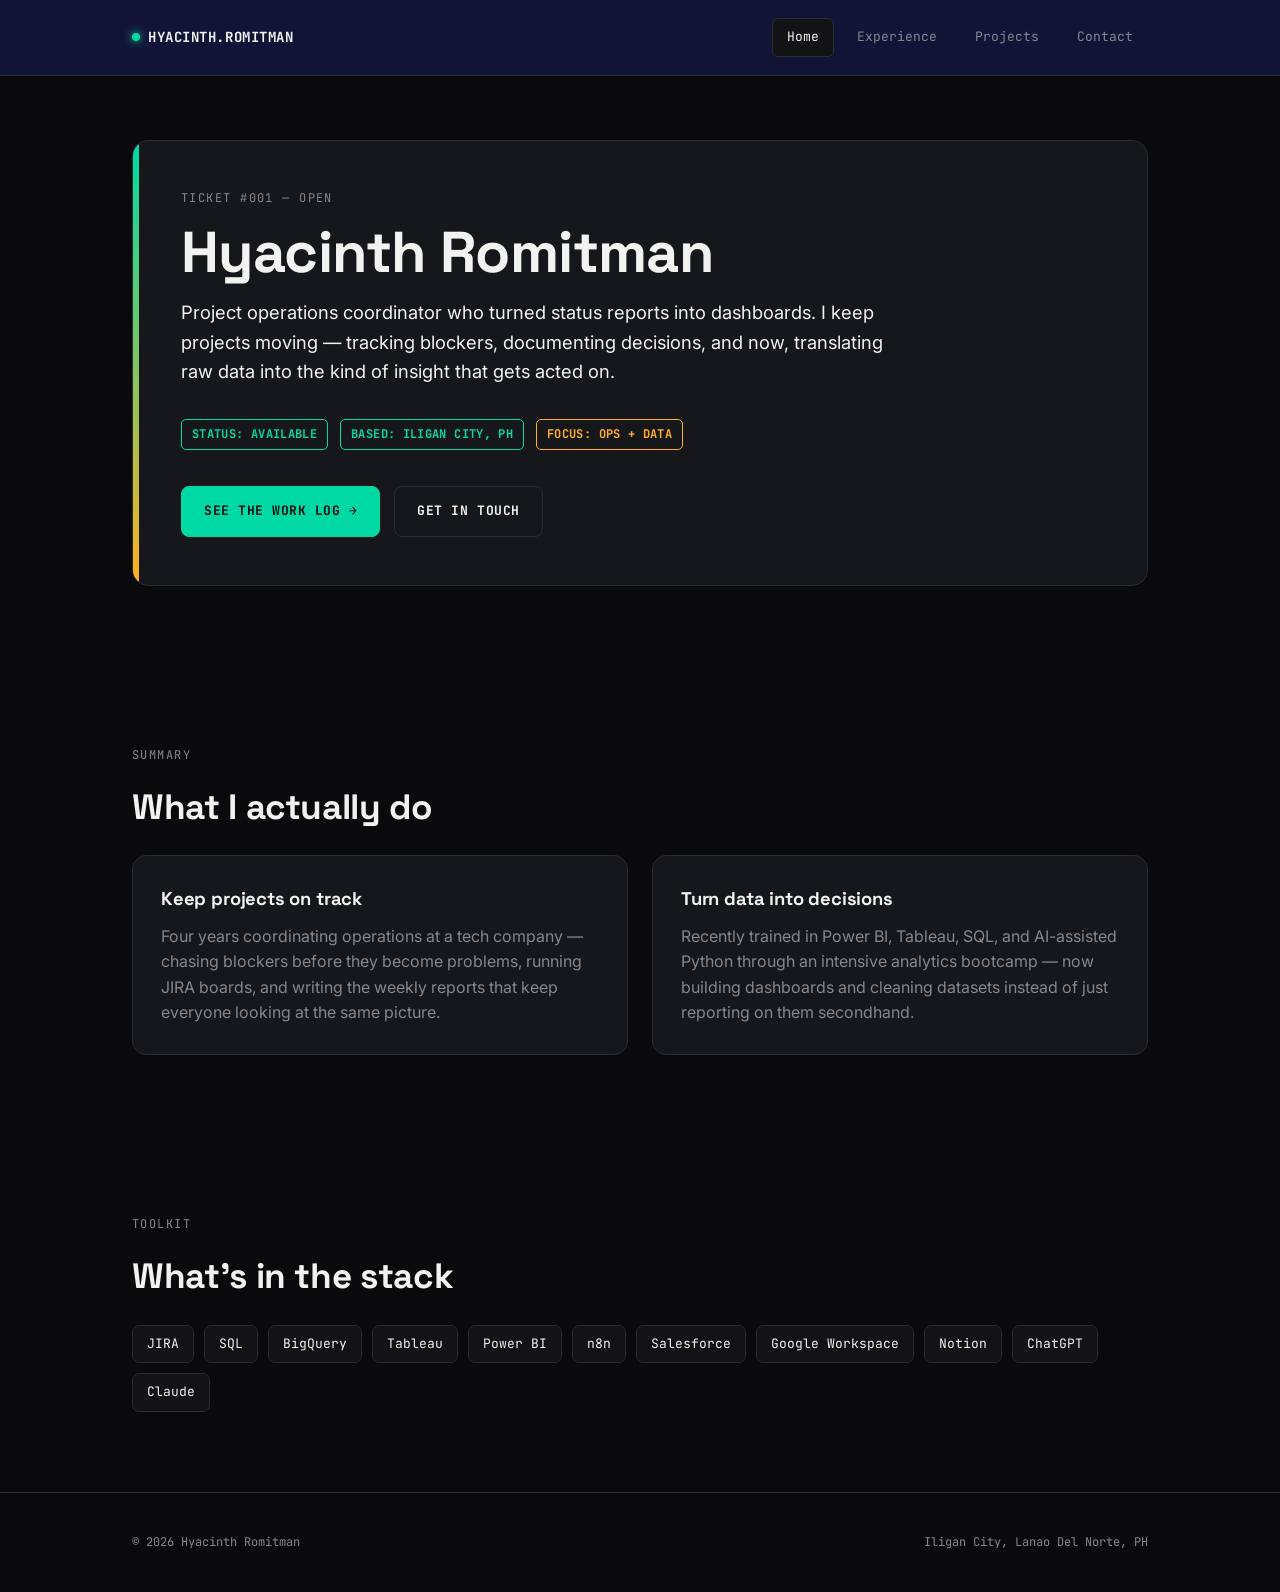
==== index.html @ 68352f59 "Add files via upload" ====
<!DOCTYPE html>
<html lang="en">
<head>
<meta charset="UTF-8">
<meta name="viewport" content="width=device-width, initial-scale=1.0">
<title>Hyacinth Romitman — Project Ops &amp; Data</title>
<link rel="stylesheet" href="style.css">
</head>
<body>

<nav class="statusbar">
  <div class="statusbar-inner">
    <div class="brand"><span class="dot"></span>HYACINTH.ROMITMAN</div>
    <div class="navlinks">
      <a href="index.html" class="active">Home</a>
      <a href="experience.html">Experience</a>
      <a href="projects.html">Projects</a>
      <a href="contact.html">Contact</a>
    </div>
  </div>
</nav>

<main class="wrap">

  <section style="padding-top:64px;">
    <div class="ticket">
      <span class="eyebrow">TICKET #001 — OPEN</span>
      <h1>Hyacinth Romitman</h1>
      <p class="lead" style="margin-top:16px;">
        Project operations coordinator who turned status reports into dashboards.
        I keep projects moving — tracking blockers, documenting decisions, and
        now, translating raw data into the kind of insight that gets acted on.
      </p>

      <div style="display:flex; gap:12px; margin-top:32px; flex-wrap:wrap;">
        <span class="chip teal">Status: Available</span>
        <span class="chip teal">Based: Iligan City, PH</span>
        <span class="chip yellow">Focus: Ops + Data</span>
      </div>

      <div style="margin-top:36px; display:flex; gap:14px; flex-wrap:wrap;">
        <a href="experience.html" class="btn">See the work log →</a>
        <a href="contact.html" class="btn ghost">Get in touch</a>
      </div>
    </div>
  </section>

  <section>
    <span class="eyebrow">SUMMARY</span>
    <h2>What I actually do</h2>
    <div class="grid grid-2">
      <div class="card">
        <h3>Keep projects on track</h3>
        <p style="margin-top:10px;">Four years coordinating operations at a tech company —
        chasing blockers before they become problems, running JIRA boards, and
        writing the weekly reports that keep everyone looking at the same picture.</p>
      </div>
      <div class="card">
        <h3>Turn data into decisions</h3>
        <p style="margin-top:10px;">Recently trained in Power BI, Tableau, SQL, and
        AI-assisted Python through an intensive analytics bootcamp — now building
        dashboards and cleaning datasets instead of just reporting on them secondhand.</p>
      </div>
    </div>
  </section>

  <section>
    <span class="eyebrow">TOOLKIT</span>
    <h2>What's in the stack</h2>
    <div class="skills">
      <span class="skill">JIRA</span>
      <span class="skill">SQL</span>
      <span class="skill">BigQuery</span>
      <span class="skill">Tableau</span>
      <span class="skill">Power BI</span>
      <span class="skill">n8n</span>
      <span class="skill">Salesforce</span>
      <span class="skill">Google Workspace</span>
      <span class="skill">Notion</span>
      <span class="skill">ChatGPT</span>
      <span class="skill">Claude</span>
    </div>
  </section>

</main>

<footer>
  <div class="wrap">
    <span>© 2026 Hyacinth Romitman</span>
    <span>Iligan City, Lanao Del Norte, PH</span>
  </div>
</footer>

</body>
</html>
---- style.css ----
/* ===================================================================
   HYACINTH ROMITMAN — PORTFOLIO
   Design concept: her world is ticket boards, sprints, and status
   reports — so the site borrows that language. Every section is
   framed like a ticket ("card"), status chips replace generic tags,
   and the palette is bold enough to read as a dashboard, not a resume.
=================================================================== */

@import url('https://fonts.googleapis.com/css2?family=Space+Grotesk:wght@500;600;700&family=Inter:wght@400;500;600&family=JetBrains+Mono:wght@500;700&display=swap');

:root{
  --bg:        #0A0A0D;
  --bg-alt:    #131316;
  --card:      #16171B;
  --ink:       #F2F2F0;
  --muted:     #85878E;
  --coral:     #5B5E68;
  --yellow:    #FFB020;
  --teal:      #00D9A3;
  --line:      #2A2C33;

  --display: 'Space Grotesk', sans-serif;
  --body:    'Inter', sans-serif;
  --mono:    'JetBrains Mono', monospace;
}

*{ box-sizing:border-box; margin:0; padding:0; }

html{ scroll-behavior:smooth; }

body{
  background:var(--bg);
  color:var(--ink);
  font-family:var(--body);
  line-height:1.6;
  -webkit-font-smoothing:antialiased;
}

/* subtle grid texture, like graph paper under a dashboard */
body::before{
  content:'';
  position:fixed; inset:0;
  background-image:
    linear-gradient(var(--line) 1px, transparent 1px),
    linear-gradient(90deg, var(--line) 1px, transparent 1px);
  background-size:48px 48px;
  opacity:0.06;
  pointer-events:none;
  z-index:0;
}

a{ color:inherit; text-decoration:none; }

img{ max-width:100%; display:block; }

.wrap{
  max-width:1080px;
  margin:0 auto;
  padding:0 32px;
  position:relative;
  z-index:1;
}

/* ---------- STATUS BAR / NAV ---------- */
.statusbar{
  position:sticky; top:0; z-index:50;
  background:rgba(20,22,59,0.92);
  backdrop-filter:blur(8px);
  border-bottom:1px solid var(--line);
}
.statusbar-inner{
  max-width:1080px; margin:0 auto; padding:18px 32px;
  display:flex; align-items:center; justify-content:space-between;
  gap:24px; flex-wrap:wrap;
}
.brand{
  font-family:var(--mono); font-weight:700; font-size:14px;
  letter-spacing:0.04em; color:var(--ink);
  display:flex; align-items:center; gap:8px;
}
.brand .dot{
  width:8px; height:8px; border-radius:50%;
  background:var(--teal);
  box-shadow:0 0 8px var(--teal);
  animation:pulse 2s ease-in-out infinite;
}
@keyframes pulse{ 0%,100%{opacity:1;} 50%{opacity:0.4;} }

.navlinks{ display:flex; gap:8px; font-family:var(--mono); font-size:13px; }
.navlinks a{
  padding:8px 14px; border-radius:6px;
  color:var(--muted);
  border:1px solid transparent;
  transition:all .15s ease;
}
.navlinks a:hover, .navlinks a.active{
  color:var(--ink); border-color:var(--line); background:var(--bg-alt);
}

/* ---------- TICKET CHIP (status labels) ---------- */
.chip{
  display:inline-flex; align-items:center; gap:6px;
  font-family:var(--mono); font-size:12px; font-weight:700;
  letter-spacing:0.03em; text-transform:uppercase;
  padding:5px 10px; border-radius:5px;
  border:1px solid currentColor;
}
.chip.coral{ color:var(--coral); }
.chip.yellow{ color:var(--yellow); }
.chip.teal{ color:var(--teal); }

/* ---------- HERO TICKET STUB ---------- */
.ticket{
  position:relative;
  background:var(--card);
  border:1px solid var(--line);
  border-radius:16px;
  padding:48px;
  overflow:hidden;
}
.ticket::before{
  content:'';
  position:absolute; left:0; top:0; bottom:0; width:6px;
  background:linear-gradient(180deg, var(--teal), var(--yellow));
}

/* perforated divider, echoes a ticket stub tear-line */
.perf{
  border:none;
  border-top:2px dashed var(--line);
  margin:40px 0;
}

/* ---------- HEADINGS ---------- */
h1,h2,h3{ font-family:var(--display); font-weight:700; letter-spacing:-0.01em; }
h1{ font-size:clamp(2.4rem, 5vw, 3.6rem); line-height:1.05; }
h2{ font-size:clamp(1.6rem, 3vw, 2.2rem); margin-bottom:20px; }
h3{ font-size:1.15rem; }

.eyebrow{
  font-family:var(--mono); font-size:12px; color:var(--muted);
  text-transform:uppercase; letter-spacing:0.12em; margin-bottom:14px;
  display:block;
}

p{ color:var(--muted); }
.lead{ font-size:1.15rem; color:var(--ink); max-width:60ch; }

section{ padding:80px 0; position:relative; z-index:1; }

/* ---------- BUTTONS ---------- */
.btn{
  display:inline-flex; align-items:center; gap:8px;
  font-family:var(--mono); font-weight:700; font-size:13px;
  text-transform:uppercase; letter-spacing:0.04em;
  padding:14px 22px; border-radius:8px;
  border:1px solid var(--teal); color:var(--bg);
  background:var(--teal);
  transition:transform .15s ease, box-shadow .15s ease;
}
.btn:hover{ transform:translateY(-2px); box-shadow:0 8px 20px rgba(0,217,163,0.25); }
.btn.ghost{
  background:transparent; color:var(--ink); border-color:var(--line);
}
.btn.ghost:hover{ border-color:var(--teal); color:var(--teal); box-shadow:none; }

/* ---------- CARDS GRID ---------- */
.grid{ display:grid; gap:24px; }
.grid-2{ grid-template-columns:repeat(2, 1fr); }
.grid-3{ grid-template-columns:repeat(3, 1fr); }

.card{
  background:var(--card);
  border:1px solid var(--line);
  border-radius:14px;
  padding:28px;
  transition:border-color .15s ease, transform .15s ease;
}
.card:hover{ border-color:var(--teal); transform:translateY(-3px); }

/* ---------- EXPERIENCE TIMELINE ---------- */
.job{
  border-left:2px solid var(--line);
  padding:4px 0 4px 28px;
  position:relative;
  margin-bottom:44px;
}
.job:last-child{ margin-bottom:0; }
.job::before{
  content:'';
  position:absolute; left:-7px; top:6px;
  width:12px; height:12px; border-radius:50%;
  background:var(--bg); border:2px solid var(--coral);
}
.job.current::before{ border-color:var(--teal); box-shadow:0 0 0 4px rgba(0,217,163,0.15); }
.job-meta{
  font-family:var(--mono); font-size:12px; color:var(--muted);
  margin-bottom:6px; display:flex; gap:10px; flex-wrap:wrap; align-items:center;
}
.job h3{ margin-bottom:4px; }
.job .role{ color:var(--muted); font-size:14px; margin-bottom:12px; }
.job ul{ list-style:none; }
.job li{
  color:var(--muted); font-size:14.5px; padding-left:20px; position:relative; margin-bottom:8px;
}
.job li::before{
  content:'→'; position:absolute; left:0; color:var(--yellow);
}

/* ---------- SKILL CHIPS ---------- */
.skillset{ margin-bottom:28px; }
.skillset .label{
  font-family:var(--mono); font-size:12px; color:var(--muted);
  text-transform:uppercase; letter-spacing:0.08em; margin-bottom:12px; display:block;
}
.skills{ display:flex; flex-wrap:wrap; gap:10px; }
.skill{
  font-family:var(--mono); font-size:13px;
  padding:8px 14px; border-radius:7px;
  background:var(--bg-alt); border:1px solid var(--line);
  color:var(--ink);
}

/* ---------- PROJECT CARD ---------- */
.project{
  background:var(--card); border:1px solid var(--line); border-radius:16px;
  padding:32px; margin-bottom:24px;
}
.project-head{
  display:flex; justify-content:space-between; align-items:flex-start;
  gap:16px; margin-bottom:16px; flex-wrap:wrap;
}
.project h3{ font-size:1.4rem; margin-bottom:6px; }
.project .stack{
  display:flex; flex-wrap:wrap; gap:8px; margin-top:18px;
}
.project .stack span{
  font-family:var(--mono); font-size:11.5px; color:var(--teal);
  border:1px solid var(--teal); padding:4px 9px; border-radius:5px;
}
.project .live-badge{
  font-family:var(--mono); font-size:11.5px; color:var(--yellow);
  border:1px solid var(--yellow); padding:4px 9px; border-radius:5px;
  display:inline-flex; align-items:center; gap:6px;
}
.project .live-badge .dot{
  width:6px; height:6px; border-radius:50%; background:var(--yellow);
  animation:pulse 2s ease-in-out infinite;
}

/* ---------- FOOTER ---------- */
footer{
  border-top:1px solid var(--line);
  padding:40px 0;
  font-family:var(--mono); font-size:12px; color:var(--muted);
}
footer .wrap{
  display:flex; justify-content:space-between; align-items:center; flex-wrap:wrap; gap:12px;
}

/* ---------- SCREENSHOT GALLERY (Off Duty) ---------- */
.shot-note{
  font-family:var(--mono); font-size:11px; color:var(--muted);
  margin:22px 0 14px; display:flex; align-items:center; gap:8px;
}
.shot-note .flag{ color:var(--yellow); }
.shot-grid{
  display:grid; grid-template-columns:1.3fr 1fr; gap:14px;
}
.shot-grid .wide{ grid-column:1 / -1; }
.shot{
  display:block; border-radius:10px; overflow:hidden;
  border:1px solid var(--line); background:var(--bg);
}
.shot img{ width:100%; display:block; }
.shot-cap{
  font-family:var(--mono); font-size:11px; color:var(--muted);
  padding:8px 12px; border-top:1px solid var(--line);
}

@media (max-width:700px){
  .shot-grid{ grid-template-columns:1fr; }
}

@media (max-width:760px){
  .grid-2, .grid-3{ grid-template-columns:1fr; }
  .ticket{ padding:28px; }
  .statusbar-inner{ padding:14px 20px; }
  .wrap{ padding:0 20px; }
  section{ padding:56px 0; }
}

/* respect reduced motion */
@media (prefers-reduced-motion: reduce){
  *{ animation:none !important; transition:none !important; }
  html{ scroll-behavior:auto; }
}
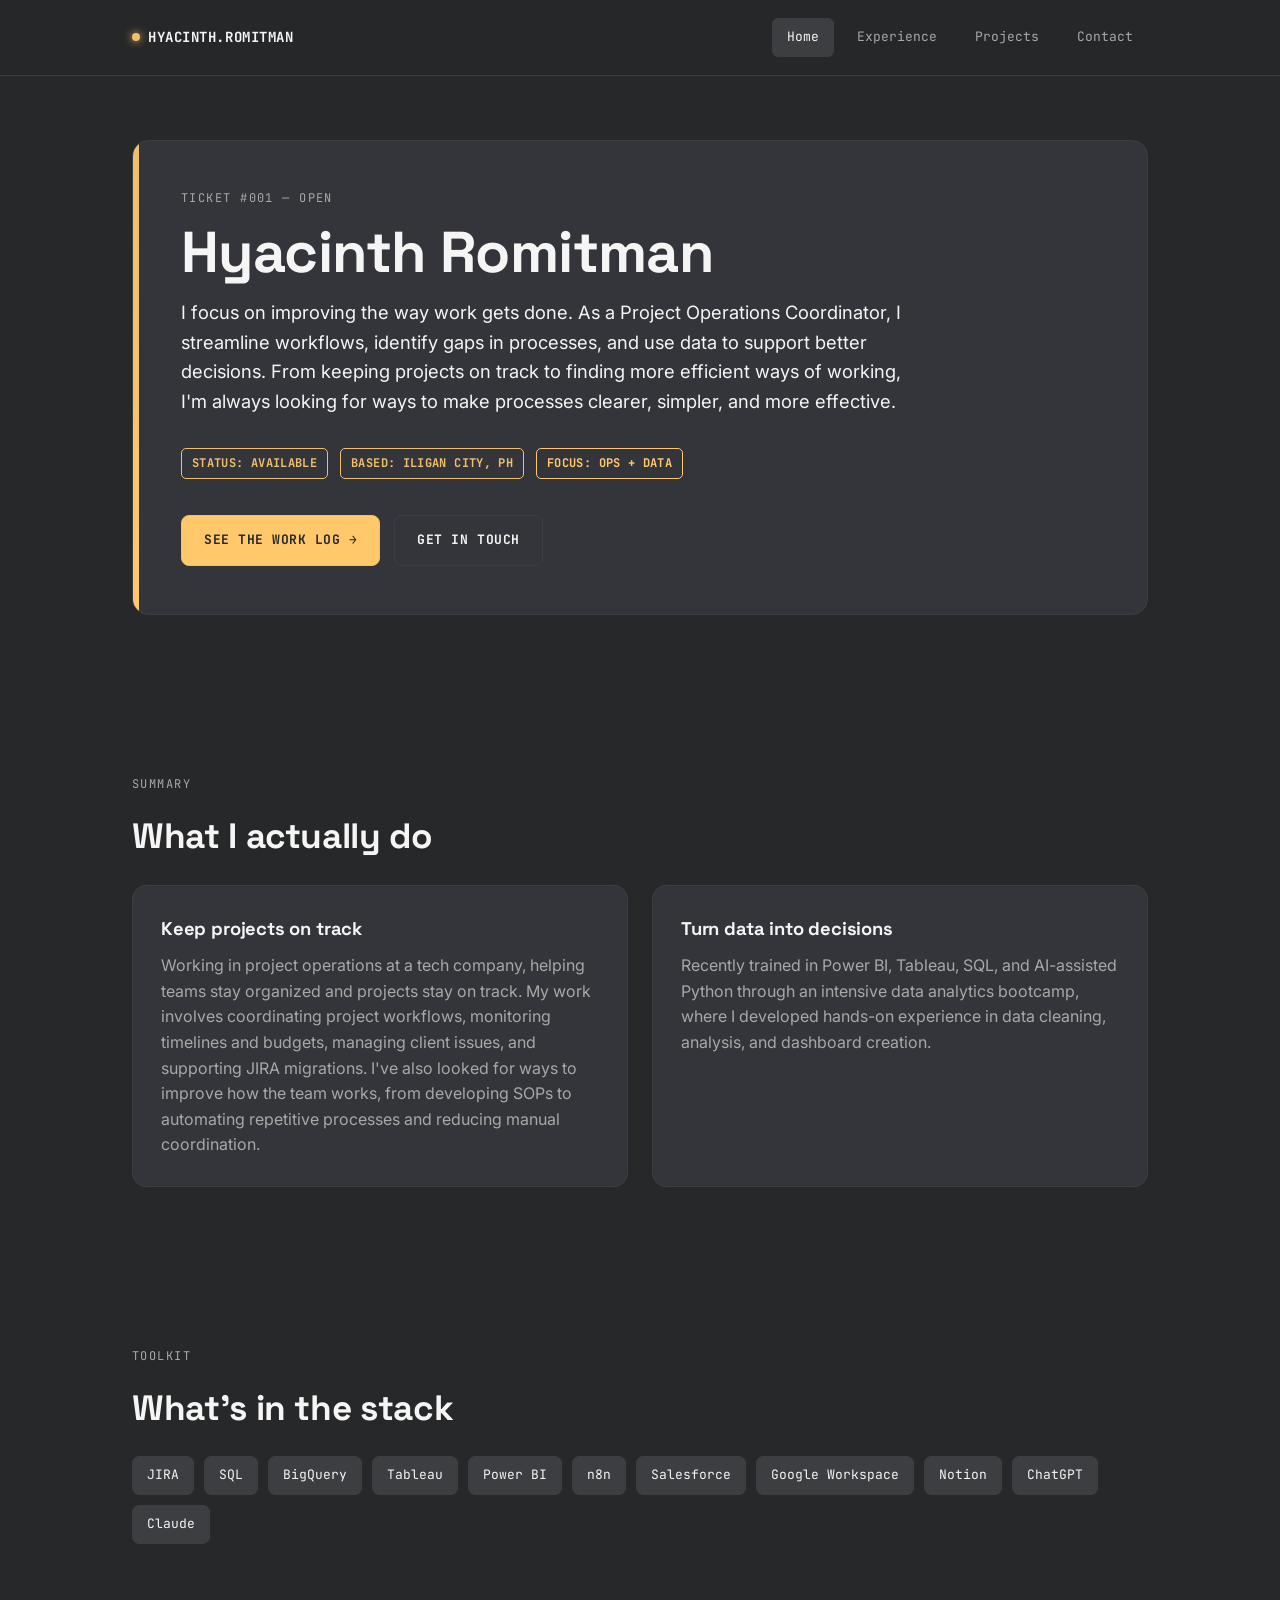
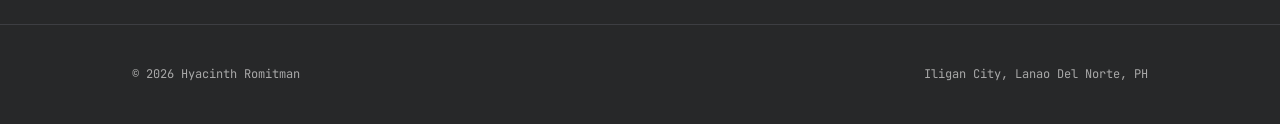
==== commit 0c237060: "Add files via upload" ====
--- a/index.html
+++ b/index.html
@@ -3,7 +3,13 @@
 <head>
 <meta charset="UTF-8">
 <meta name="viewport" content="width=device-width, initial-scale=1.0">
-<title>Hyacinth Romitman — Project Ops &amp; Data</title>
+<title>Hyacinth Romitman — Portfolio</title>
+<meta property="og:title" content="Hyacinth Romitman — Portfolio">
+<meta property="og:description" content="Project operations coordinator moving into data analytics. Experience, tools, and personal projects.">
+<meta property="og:type" content="website">
+<meta name="twitter:card" content="summary">
+<meta name="twitter:title" content="Hyacinth Romitman — Portfolio">
+<meta name="twitter:description" content="Project operations coordinator moving into data analytics. Experience, tools, and personal projects.">
 <link rel="stylesheet" href="style.css">
 </head>
 <body>
@@ -27,9 +33,11 @@
       <span class="eyebrow">TICKET #001 — OPEN</span>
       <h1>Hyacinth Romitman</h1>
       <p class="lead" style="margin-top:16px;">
-        Project operations coordinator who turned status reports into dashboards.
-        I keep projects moving — tracking blockers, documenting decisions, and
-        now, translating raw data into the kind of insight that gets acted on.
+        I focus on improving the way work gets done. As a Project Operations
+        Coordinator, I streamline workflows, identify gaps in processes, and
+        use data to support better decisions. From keeping projects on track
+        to finding more efficient ways of working, I'm always looking for
+        ways to make processes clearer, simpler, and more effective.
       </p>
 
       <div style="display:flex; gap:12px; margin-top:32px; flex-wrap:wrap;">
@@ -51,15 +59,20 @@
     <div class="grid grid-2">
       <div class="card">
         <h3>Keep projects on track</h3>
-        <p style="margin-top:10px;">Four years coordinating operations at a tech company —
-        chasing blockers before they become problems, running JIRA boards, and
-        writing the weekly reports that keep everyone looking at the same picture.</p>
+        <p style="margin-top:10px;">Working in project operations at a tech
+        company, helping teams stay organized and projects stay on track.
+        My work involves coordinating project workflows, monitoring timelines
+        and budgets, managing client issues, and supporting JIRA migrations.
+        I've also looked for ways to improve how the team works, from
+        developing SOPs to automating repetitive processes and reducing
+        manual coordination.</p>
       </div>
       <div class="card">
         <h3>Turn data into decisions</h3>
-        <p style="margin-top:10px;">Recently trained in Power BI, Tableau, SQL, and
-        AI-assisted Python through an intensive analytics bootcamp — now building
-        dashboards and cleaning datasets instead of just reporting on them secondhand.</p>
+        <p style="margin-top:10px;">Recently trained in Power BI, Tableau, SQL,
+        and AI-assisted Python through an intensive data analytics bootcamp,
+        where I developed hands-on experience in data cleaning, analysis, and
+        dashboard creation.</p>
       </div>
     </div>
   </section>
--- a/style.css
+++ b/style.css
@@ -9,15 +9,15 @@
 @import url('https://fonts.googleapis.com/css2?family=Space+Grotesk:wght@500;600;700&family=Inter:wght@400;500;600&family=JetBrains+Mono:wght@500;700&display=swap');
 
 :root{
-  --bg:        #0A0A0D;
-  --bg-alt:    #131316;
-  --card:      #16171B;
-  --ink:       #F2F2F0;
-  --muted:     #85878E;
-  --coral:     #5B5E68;
-  --yellow:    #FFB020;
-  --teal:      #00D9A3;
-  --line:      #2A2C33;
+  --bg:        #272829;
+  --bg-alt:    #3D3E42;
+  --card:      #34353A;
+  --ink:       #F5F5F5;
+  --muted:     #A8A8A8;
+  --coral:     #3D3E42;
+  --yellow:    #FFC86B;
+  --teal:      #F0BF6C;
+  --line:      #3D3E42;
 
   --display: 'Space Grotesk', sans-serif;
   --body:    'Inter', sans-serif;
@@ -64,7 +64,7 @@
 /* ---------- STATUS BAR / NAV ---------- */
 .statusbar{
   position:sticky; top:0; z-index:50;
-  background:rgba(20,22,59,0.92);
+  background:rgba(39,40,41,0.92);
   backdrop-filter:blur(8px);
   border-bottom:1px solid var(--line);
 }
@@ -155,10 +155,10 @@
   text-transform:uppercase; letter-spacing:0.04em;
   padding:14px 22px; border-radius:8px;
   border:1px solid var(--teal); color:var(--bg);
-  background:var(--teal);
+  background:var(--yellow);
   transition:transform .15s ease, box-shadow .15s ease;
 }
-.btn:hover{ transform:translateY(-2px); box-shadow:0 8px 20px rgba(0,217,163,0.25); }
+.btn:hover{ transform:translateY(-2px); box-shadow:0 8px 20px rgba(255,200,107,0.3); }
 .btn.ghost{
   background:transparent; color:var(--ink); border-color:var(--line);
 }
@@ -192,7 +192,7 @@
   width:12px; height:12px; border-radius:50%;
   background:var(--bg); border:2px solid var(--coral);
 }
-.job.current::before{ border-color:var(--teal); box-shadow:0 0 0 4px rgba(0,217,163,0.15); }
+.job.current::before{ border-color:var(--teal); box-shadow:0 0 0 4px rgba(240,191,108,0.18); }
 .job-meta{
   font-family:var(--mono); font-size:12px; color:var(--muted);
   margin-bottom:6px; display:flex; gap:10px; flex-wrap:wrap; align-items:center;
@@ -221,31 +221,87 @@
   color:var(--ink);
 }
 
-/* ---------- PROJECT CARD ---------- */
-.project{
+/* ---------- CERTIFICATION CARD ---------- */
+.cert-card{
+  background:var(--card); border:1px solid var(--line); border-radius:14px;
+  padding:28px; margin-bottom:20px;
+}
+.cert-head{
+  display:flex; justify-content:space-between; align-items:flex-start;
+  gap:16px; flex-wrap:wrap;
+}
+.cert-btn:disabled{
+  opacity:0.4; cursor:not-allowed;
+}
+.cert-btn:disabled:hover{ border-color:var(--line); color:var(--ink); }
+
+/* ---------- PROJECT TILES + MODAL ---------- */
+.project-grid{
+  display:grid; grid-template-columns:repeat(2, 1fr); gap:24px;
+}
+.project-tile{
   background:var(--card); border:1px solid var(--line); border-radius:16px;
-  padding:32px; margin-bottom:24px;
-}
+  overflow:hidden; cursor:pointer;
+  transition:border-color .15s ease, transform .15s ease;
+}
+.project-tile:hover{ border-color:var(--teal); transform:translateY(-3px); }
+.tile-thumb{
+  aspect-ratio:16/9; overflow:hidden; background:var(--bg);
+  display:flex; align-items:center; justify-content:center;
+}
+.tile-thumb img{ width:100%; height:100%; object-fit:cover; display:block; }
+.tile-placeholder{
+  font-family:var(--display); font-weight:700; font-size:48px;
+  color:var(--line); letter-spacing:0.05em;
+}
+.tile-body{ padding:22px; }
+
 .project-head{
   display:flex; justify-content:space-between; align-items:flex-start;
   gap:16px; margin-bottom:16px; flex-wrap:wrap;
 }
-.project h3{ font-size:1.4rem; margin-bottom:6px; }
-.project .stack{
-  display:flex; flex-wrap:wrap; gap:8px; margin-top:18px;
-}
-.project .stack span{
+.project-head h3{ font-size:1.4rem; margin-bottom:6px; }
+.stack{ display:flex; flex-wrap:wrap; gap:8px; margin-top:18px; }
+.stack span{
   font-family:var(--mono); font-size:11.5px; color:var(--teal);
   border:1px solid var(--teal); padding:4px 9px; border-radius:5px;
 }
-.project .live-badge{
+.live-badge{
   font-family:var(--mono); font-size:11.5px; color:var(--yellow);
   border:1px solid var(--yellow); padding:4px 9px; border-radius:5px;
-  display:inline-flex; align-items:center; gap:6px;
-}
-.project .live-badge .dot{
+  display:inline-flex; align-items:center; gap:6px; flex-shrink:0;
+}
+.live-badge .dot{
   width:6px; height:6px; border-radius:50%; background:var(--yellow);
   animation:pulse 2s ease-in-out infinite;
+}
+
+.project-modal{
+  display:none;
+  position:fixed; inset:0; z-index:300;
+  background:rgba(10,10,11,0.82);
+  align-items:flex-start; justify-content:center;
+  padding:60px 20px; overflow-y:auto;
+}
+.project-modal.active{ display:flex; }
+.project-modal-panel{
+  position:relative;
+  background:var(--card); border:1px solid var(--line); border-radius:16px;
+  max-width:820px; width:100%; padding:40px;
+}
+.project-modal-close{
+  position:absolute; top:20px; right:20px;
+  width:38px; height:38px; border-radius:50%;
+  background:var(--bg-alt); border:1px solid var(--line); color:var(--ink);
+  font-size:15px; cursor:pointer;
+  display:flex; align-items:center; justify-content:center;
+  transition:border-color .15s ease, color .15s ease;
+}
+.project-modal-close:hover{ border-color:var(--teal); color:var(--teal); }
+
+@media (max-width:760px){
+  .project-grid{ grid-template-columns:1fr; }
+  .project-modal-panel{ padding:26px; }
 }
 
 /* ---------- FOOTER ---------- */
@@ -272,7 +328,8 @@
   display:block; border-radius:10px; overflow:hidden;
   border:1px solid var(--line); background:var(--bg);
 }
-.shot img{ width:100%; display:block; }
+.shot img{ width:100%; display:block; cursor:zoom-in; transition:opacity .15s ease; }
+.shot img:hover{ opacity:0.85; }
 .shot-cap{
   font-family:var(--mono); font-size:11px; color:var(--muted);
   padding:8px 12px; border-top:1px solid var(--line);
@@ -281,6 +338,81 @@
 @media (max-width:700px){
   .shot-grid{ grid-template-columns:1fr; }
 }
+
+/* ---------- CAROUSEL (Off Duty screenshots) ---------- */
+.carousel{
+  position:relative;
+  margin-top:24px;
+  background:var(--bg); border:1px solid var(--line); border-radius:12px;
+  padding:20px 56px 52px;
+}
+.carousel-track{ position:relative; min-height:1px; }
+.carousel-slide{ display:none; }
+.carousel-slide.active{ display:block; }
+.carousel-slide img{
+  width:100%; display:block; border-radius:8px; cursor:zoom-in;
+  transition:opacity .15s ease;
+}
+.carousel-slide img:hover{ opacity:0.88; }
+.carousel-slide .shot-cap{
+  font-family:var(--mono); font-size:11px; color:var(--muted);
+  padding:12px 2px 0;
+}
+.carousel-arrow{
+  position:absolute; top:calc(50% - 22px); transform:translateY(-50%);
+  width:38px; height:38px; border-radius:50%;
+  background:var(--card); border:1px solid var(--line); color:var(--ink);
+  font-size:20px; line-height:1; cursor:pointer;
+  display:flex; align-items:center; justify-content:center;
+  transition:border-color .15s ease, color .15s ease;
+  z-index:2;
+}
+.carousel-arrow:hover{ border-color:var(--teal); color:var(--teal); }
+.carousel-arrow.prev{ left:10px; }
+.carousel-arrow.next{ right:10px; }
+.carousel-dots{
+  position:absolute; bottom:18px; left:0; right:0;
+  display:flex; justify-content:center; gap:8px;
+}
+.carousel-dot{
+  width:8px; height:8px; border-radius:50%;
+  background:var(--line); cursor:pointer;
+  transition:background .15s ease, transform .15s ease;
+}
+.carousel-dot:hover{ transform:scale(1.2); }
+.carousel-dot.active{ background:var(--teal); }
+
+@media (max-width:700px){
+  .carousel{ padding:16px 44px 46px; }
+  .carousel-arrow{ width:32px; height:32px; font-size:16px; }
+}
+
+/* ---------- LIGHTBOX ---------- */
+.lightbox{
+  display:none;
+  position:fixed; inset:0; z-index:200;
+  background:rgba(5,5,7,0.92);
+  align-items:center; justify-content:center;
+  padding:40px;
+  cursor:zoom-out;
+}
+.lightbox.active{ display:flex; }
+.lightbox img{
+  max-width:100%; max-height:100%;
+  border-radius:8px;
+  border:1px solid var(--line);
+  box-shadow:0 20px 60px rgba(0,0,0,0.5);
+  cursor:default;
+}
+.lightbox-close{
+  position:absolute; top:24px; right:28px;
+  width:40px; height:40px; border-radius:50%;
+  background:var(--card); border:1px solid var(--line); color:var(--ink);
+  font-size:16px; cursor:pointer;
+  display:flex; align-items:center; justify-content:center;
+  transition:border-color .15s ease, color .15s ease;
+}
+.lightbox-close:hover{ border-color:var(--teal); color:var(--teal); }
 
 @media (max-width:760px){
   .grid-2, .grid-3{ grid-template-columns:1fr; }
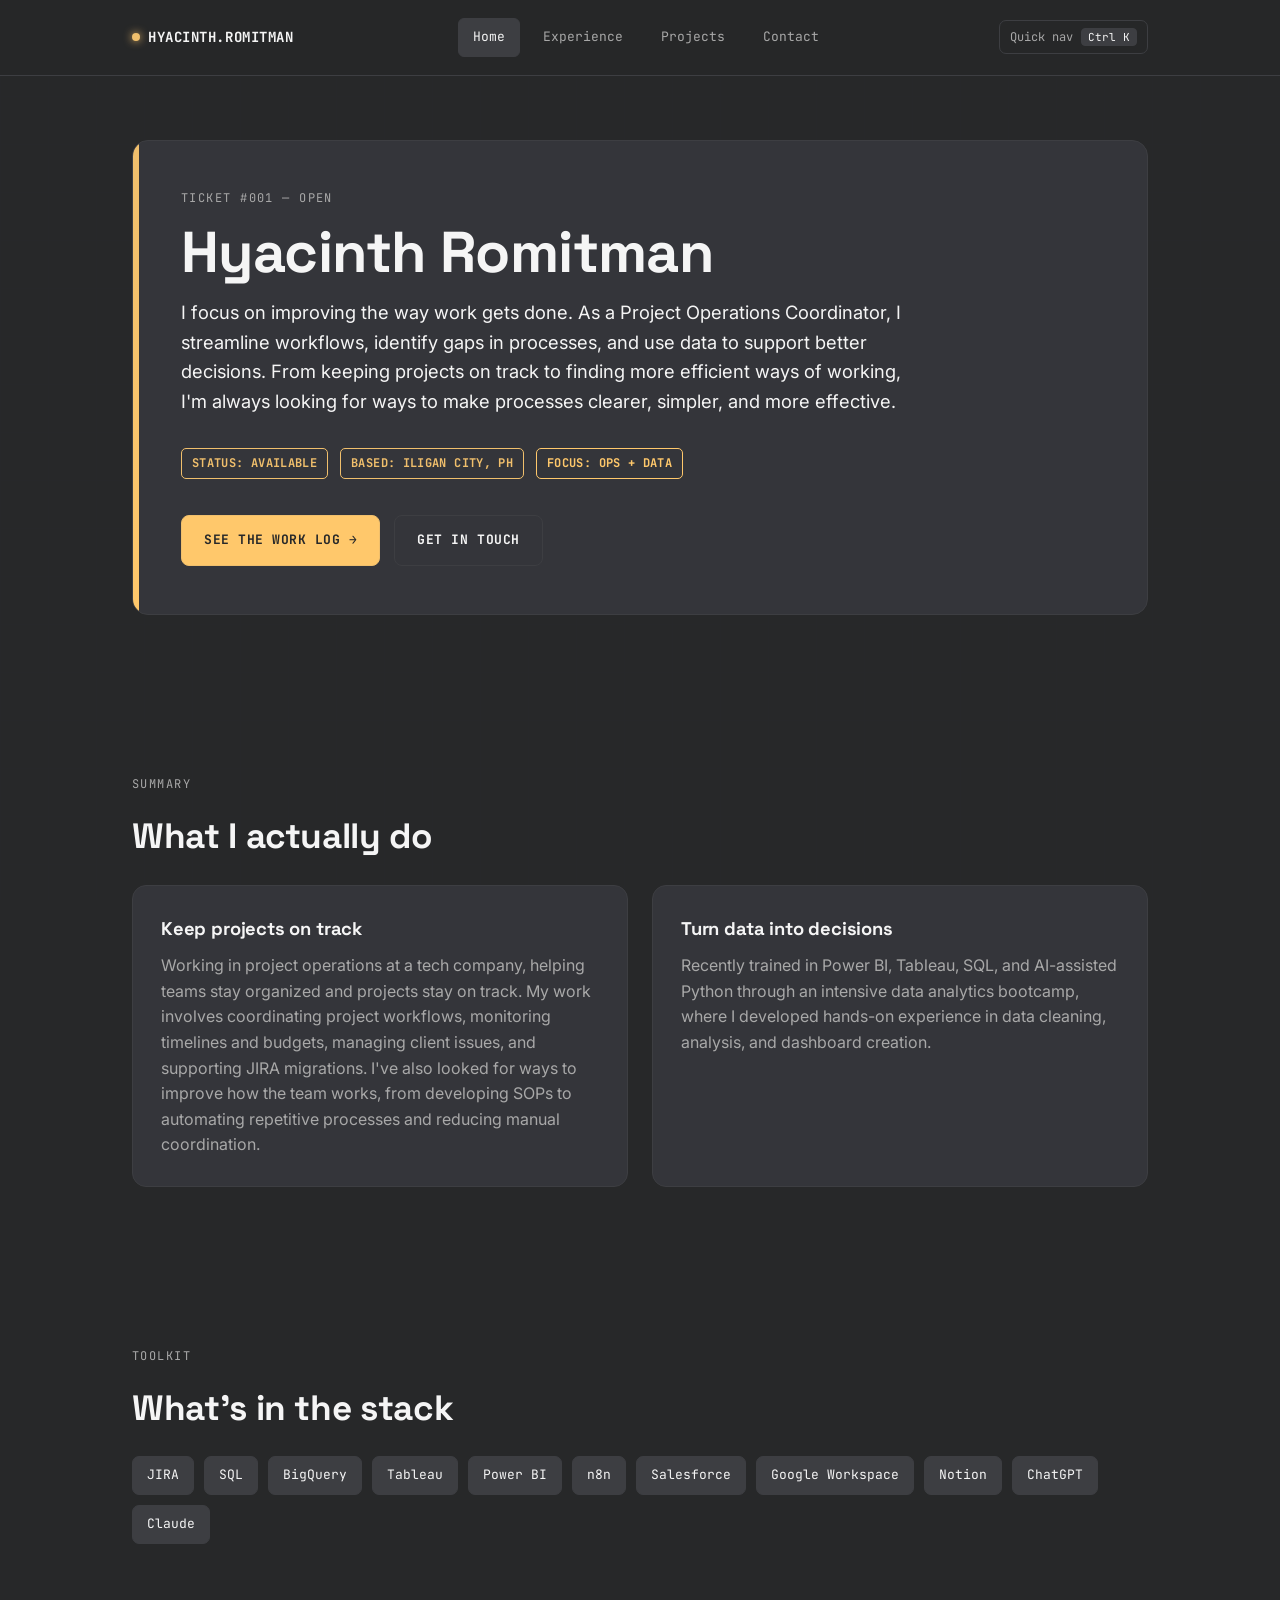
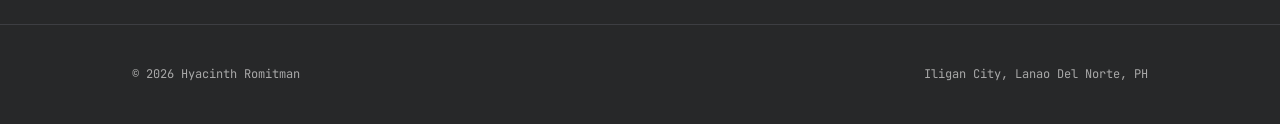
==== commit 9c60a2ea: "Add files via upload" ====
--- a/index.html
+++ b/index.html
@@ -23,6 +23,7 @@
       <a href="projects.html">Projects</a>
       <a href="contact.html">Contact</a>
     </div>
+    <button class="cmdk-trigger" data-cmdk-trigger type="button">Quick nav <span class="cmdk-key">Ctrl K</span></button>
   </div>
 </nav>
 
@@ -53,7 +54,7 @@
     </div>
   </section>
 
-  <section>
+  <section id="what-i-do">
     <span class="eyebrow">SUMMARY</span>
     <h2>What I actually do</h2>
     <div class="grid grid-2">
@@ -77,7 +78,7 @@
     </div>
   </section>
 
-  <section>
+  <section id="toolkit">
     <span class="eyebrow">TOOLKIT</span>
     <h2>What's in the stack</h2>
     <div class="skills">
@@ -104,5 +105,13 @@
   </div>
 </footer>
 
+<script>
+window.pageCommands = [
+  { label: 'Jump to What I Do', hint: 'Section', action: () => document.getElementById('what-i-do').scrollIntoView({behavior:'smooth'}) },
+  { label: 'Jump to Toolkit', hint: 'Section', action: () => document.getElementById('toolkit').scrollIntoView({behavior:'smooth'}) }
+];
+</script>
+<script src="command-palette.js"></script>
+
 </body>
 </html>
--- a/style.css
+++ b/style.css
@@ -235,6 +235,32 @@
 }
 .cert-btn:disabled:hover{ border-color:var(--line); color:var(--ink); }
 
+/* ---------- TESTIMONIAL CARD ---------- */
+.testimonial-grid{
+  display:grid; grid-template-columns:repeat(2, 1fr); gap:24px;
+}
+.testimonial-card{
+  background:var(--card); border:1px solid var(--line); border-radius:16px;
+  padding:32px; position:relative;
+}
+.quote-mark{
+  font-family:var(--display); font-weight:700; font-size:64px; line-height:1;
+  color:var(--teal); opacity:0.55; margin-bottom:-6px;
+}
+.testimonial-text{
+  font-size:1.02rem; color:var(--ink); line-height:1.75; font-style:italic;
+}
+.testimonial-attr{
+  margin-top:22px; display:flex; flex-direction:column; gap:3px;
+}
+.testimonial-attr strong{
+  font-family:var(--display); font-size:14px; color:var(--ink); font-weight:700;
+}
+.testimonial-attr span{
+  font-family:var(--mono); font-size:11px; color:var(--muted);
+  text-transform:uppercase; letter-spacing:0.05em;
+}
+
 /* ---------- PROJECT TILES + MODAL ---------- */
 .project-grid{
   display:grid; grid-template-columns:repeat(2, 1fr); gap:24px;
@@ -250,6 +276,11 @@
   display:flex; align-items:center; justify-content:center;
 }
 .tile-thumb img{ width:100%; height:100%; object-fit:cover; display:block; }
+.tile-thumb.icon{ padding:36px; }
+.tile-thumb.icon img{
+  width:auto; height:100%; max-width:60%; object-fit:contain;
+  border-radius:22%;
+}
 .tile-placeholder{
   font-family:var(--display); font-weight:700; font-size:48px;
   color:var(--line); letter-spacing:0.05em;
@@ -302,6 +333,7 @@
 @media (max-width:760px){
   .project-grid{ grid-template-columns:1fr; }
   .project-modal-panel{ padding:26px; }
+  .testimonial-grid{ grid-template-columns:1fr; }
 }
 
 /* ---------- FOOTER ---------- */
@@ -387,10 +419,63 @@
   .carousel-arrow{ width:32px; height:32px; font-size:16px; }
 }
 
+/* ---------- COMMAND PALETTE ---------- */
+.cmdk-trigger{
+  display:inline-flex; align-items:center; gap:8px;
+  font-family:var(--mono); font-size:12px; color:var(--muted);
+  background:transparent; border:1px solid var(--line); border-radius:7px;
+  padding:7px 10px; cursor:pointer;
+  transition:border-color .15s ease, color .15s ease;
+}
+.cmdk-trigger:hover{ border-color:var(--teal); color:var(--ink); }
+.cmdk-key{
+  font-family:var(--mono); font-size:11px; color:var(--ink);
+  background:var(--bg-alt); border:1px solid var(--line); border-radius:4px;
+  padding:1px 6px;
+}
+
+.cmdk-overlay{
+  display:none;
+  position:fixed; inset:0; z-index:500;
+  background:rgba(10,10,11,0.75);
+  align-items:flex-start; justify-content:center;
+  padding-top:14vh;
+}
+.cmdk-overlay.active{ display:flex; }
+.cmdk-panel{
+  width:100%; max-width:560px; margin:0 20px;
+  background:var(--card); border:1px solid var(--line); border-radius:14px;
+  overflow:hidden;
+  box-shadow:0 20px 60px rgba(0,0,0,0.5);
+}
+.cmdk-input{
+  width:100%; box-sizing:border-box;
+  background:transparent; border:none; border-bottom:1px solid var(--line);
+  outline:none; color:var(--ink);
+  font-family:var(--body); font-size:15px;
+  padding:18px 20px;
+}
+.cmdk-input::placeholder{ color:var(--muted); }
+.cmdk-list{ max-height:340px; overflow-y:auto; padding:8px; }
+.cmdk-item{
+  display:flex; justify-content:space-between; align-items:center;
+  padding:11px 12px; border-radius:8px; cursor:pointer;
+  font-family:var(--body); font-size:14px; color:var(--ink);
+}
+.cmdk-item.active{ background:var(--bg-alt); }
+.cmdk-hint{
+  font-family:var(--mono); font-size:10.5px; color:var(--muted);
+  text-transform:uppercase; letter-spacing:0.05em;
+}
+.cmdk-empty{
+  padding:24px 12px; text-align:center;
+  font-family:var(--mono); font-size:12.5px; color:var(--muted);
+}
+
 /* ---------- LIGHTBOX ---------- */
 .lightbox{
   display:none;
-  position:fixed; inset:0; z-index:200;
+  position:fixed; inset:0; z-index:400;
   background:rgba(5,5,7,0.92);
   align-items:center; justify-content:center;
   padding:40px;
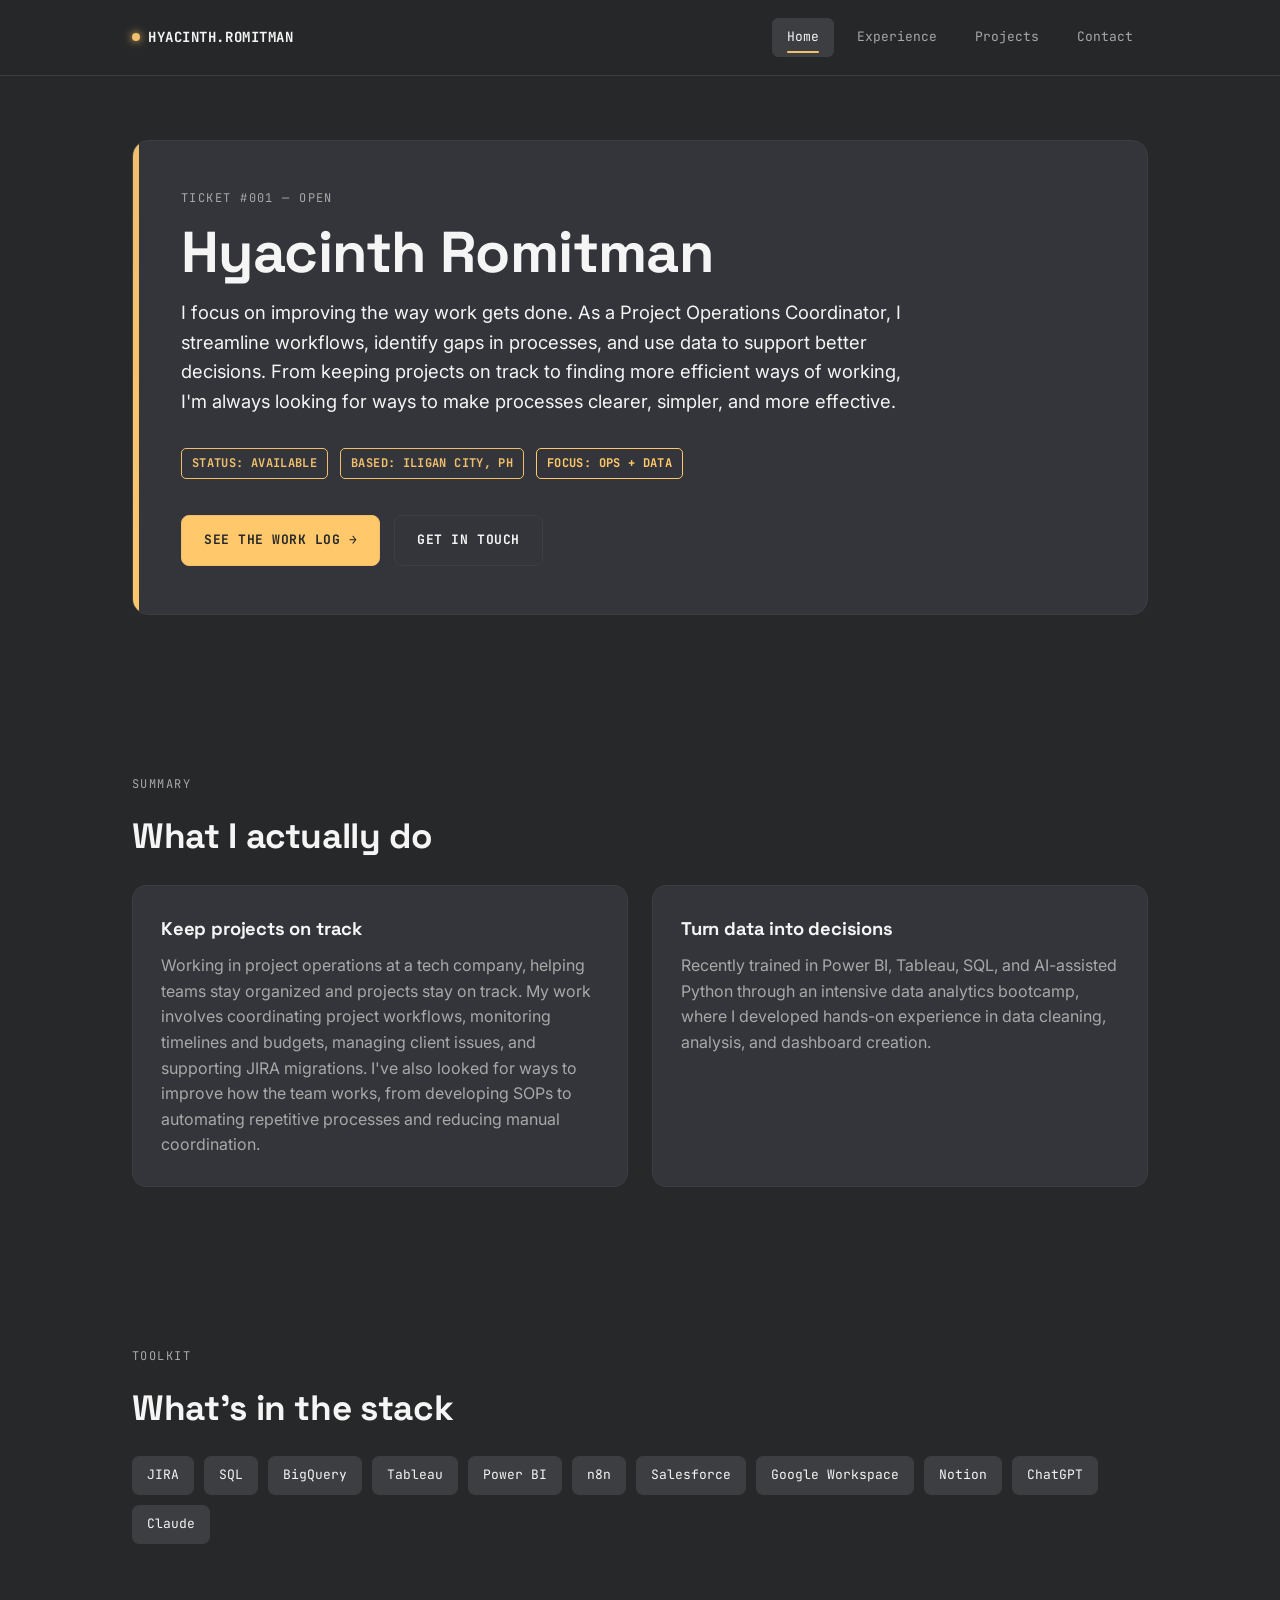
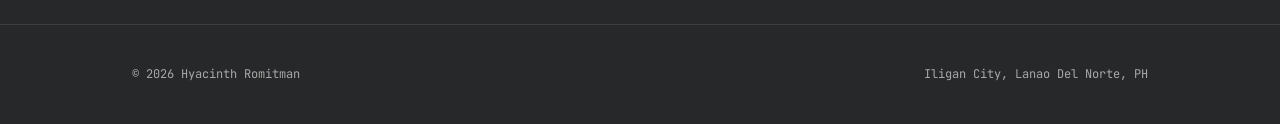
==== commit 79d07cc0: "Add files via upload" ====
--- a/index.html
+++ b/index.html
@@ -23,7 +23,6 @@
       <a href="projects.html">Projects</a>
       <a href="contact.html">Contact</a>
     </div>
-    <button class="cmdk-trigger" data-cmdk-trigger type="button">Quick nav <span class="cmdk-key">Ctrl K</span></button>
   </div>
 </nav>
 
@@ -105,13 +104,7 @@
   </div>
 </footer>
 
-<script>
-window.pageCommands = [
-  { label: 'Jump to What I Do', hint: 'Section', action: () => document.getElementById('what-i-do').scrollIntoView({behavior:'smooth'}) },
-  { label: 'Jump to Toolkit', hint: 'Section', action: () => document.getElementById('toolkit').scrollIntoView({behavior:'smooth'}) }
-];
-</script>
-<script src="command-palette.js"></script>
+<script src="interactions.js"></script>
 
 </body>
 </html>
--- a/style.css
+++ b/style.css
@@ -88,6 +88,7 @@
 
 .navlinks{ display:flex; gap:8px; font-family:var(--mono); font-size:13px; }
 .navlinks a{
+  position:relative;
   padding:8px 14px; border-radius:6px;
   color:var(--muted);
   border:1px solid transparent;
@@ -96,6 +97,14 @@
 .navlinks a:hover, .navlinks a.active{
   color:var(--ink); border-color:var(--line); background:var(--bg-alt);
 }
+.navlinks a::after{
+  content:'';
+  position:absolute; left:14px; right:14px; bottom:3px; height:2px;
+  background:var(--teal); border-radius:2px;
+  transform:scaleX(0); transform-origin:left;
+  transition:transform .25s cubic-bezier(.34,1.56,.64,1);
+}
+.navlinks a:hover::after, .navlinks a.active::after{ transform:scaleX(1); }
 
 /* ---------- TICKET CHIP (status labels) ---------- */
 .chip{
@@ -117,12 +126,27 @@
   border-radius:16px;
   padding:48px;
   overflow:hidden;
+  --mx:50%; --my:50%;
 }
 .ticket::before{
   content:'';
   position:absolute; left:0; top:0; bottom:0; width:6px;
-  background:linear-gradient(180deg, var(--teal), var(--yellow));
-}
+  background:linear-gradient(180deg, var(--teal), var(--yellow), var(--teal));
+  background-size:100% 240%;
+  animation:shimmerStripe 7s ease-in-out infinite;
+}
+@keyframes shimmerStripe{
+  0%,100%{ background-position:0% 0%; }
+  50%{ background-position:0% 100%; }
+}
+.ticket::after{
+  content:'';
+  position:absolute; inset:0;
+  background:radial-gradient(circle at var(--mx) var(--my), rgba(240,191,108,0.16), transparent 55%);
+  opacity:0; transition:opacity .3s ease;
+  pointer-events:none;
+}
+.ticket:hover::after{ opacity:1; }
 
 /* perforated divider, echoes a ticket stub tear-line */
 .perf{
@@ -174,9 +198,9 @@
   border:1px solid var(--line);
   border-radius:14px;
   padding:28px;
-  transition:border-color .15s ease, transform .15s ease;
-}
-.card:hover{ border-color:var(--teal); transform:translateY(-3px); }
+  transition:border-color .2s ease, transform .35s cubic-bezier(.34,1.56,.64,1);
+}
+.card:hover{ border-color:var(--teal); transform:translateY(-4px); }
 
 /* ---------- EXPERIENCE TIMELINE ---------- */
 .job{
@@ -268,14 +292,15 @@
 .project-tile{
   background:var(--card); border:1px solid var(--line); border-radius:16px;
   overflow:hidden; cursor:pointer;
-  transition:border-color .15s ease, transform .15s ease;
-}
-.project-tile:hover{ border-color:var(--teal); transform:translateY(-3px); }
+  transition:border-color .2s ease, transform .35s cubic-bezier(.34,1.56,.64,1);
+}
+.project-tile:hover{ border-color:var(--teal); transform:translateY(-5px); }
+.project-tile:hover .tile-thumb img{ transform:scale(1.05); }
 .tile-thumb{
   aspect-ratio:16/9; overflow:hidden; background:var(--bg);
   display:flex; align-items:center; justify-content:center;
 }
-.tile-thumb img{ width:100%; height:100%; object-fit:cover; display:block; }
+.tile-thumb img{ width:100%; height:100%; object-fit:cover; display:block; transition:transform .4s ease; }
 .tile-thumb.icon{ padding:36px; }
 .tile-thumb.icon img{
   width:auto; height:100%; max-width:60%; object-fit:contain;
@@ -419,59 +444,6 @@
   .carousel-arrow{ width:32px; height:32px; font-size:16px; }
 }
 
-/* ---------- COMMAND PALETTE ---------- */
-.cmdk-trigger{
-  display:inline-flex; align-items:center; gap:8px;
-  font-family:var(--mono); font-size:12px; color:var(--muted);
-  background:transparent; border:1px solid var(--line); border-radius:7px;
-  padding:7px 10px; cursor:pointer;
-  transition:border-color .15s ease, color .15s ease;
-}
-.cmdk-trigger:hover{ border-color:var(--teal); color:var(--ink); }
-.cmdk-key{
-  font-family:var(--mono); font-size:11px; color:var(--ink);
-  background:var(--bg-alt); border:1px solid var(--line); border-radius:4px;
-  padding:1px 6px;
-}
-
-.cmdk-overlay{
-  display:none;
-  position:fixed; inset:0; z-index:500;
-  background:rgba(10,10,11,0.75);
-  align-items:flex-start; justify-content:center;
-  padding-top:14vh;
-}
-.cmdk-overlay.active{ display:flex; }
-.cmdk-panel{
-  width:100%; max-width:560px; margin:0 20px;
-  background:var(--card); border:1px solid var(--line); border-radius:14px;
-  overflow:hidden;
-  box-shadow:0 20px 60px rgba(0,0,0,0.5);
-}
-.cmdk-input{
-  width:100%; box-sizing:border-box;
-  background:transparent; border:none; border-bottom:1px solid var(--line);
-  outline:none; color:var(--ink);
-  font-family:var(--body); font-size:15px;
-  padding:18px 20px;
-}
-.cmdk-input::placeholder{ color:var(--muted); }
-.cmdk-list{ max-height:340px; overflow-y:auto; padding:8px; }
-.cmdk-item{
-  display:flex; justify-content:space-between; align-items:center;
-  padding:11px 12px; border-radius:8px; cursor:pointer;
-  font-family:var(--body); font-size:14px; color:var(--ink);
-}
-.cmdk-item.active{ background:var(--bg-alt); }
-.cmdk-hint{
-  font-family:var(--mono); font-size:10.5px; color:var(--muted);
-  text-transform:uppercase; letter-spacing:0.05em;
-}
-.cmdk-empty{
-  padding:24px 12px; text-align:center;
-  font-family:var(--mono); font-size:12.5px; color:var(--muted);
-}
-
 /* ---------- LIGHTBOX ---------- */
 .lightbox{
   display:none;
@@ -507,6 +479,27 @@
   section{ padding:56px 0; }
 }
 
+/* ---------- SCROLL REVEAL + LOAD MOTION ---------- */
+/* Gated behind .js-ready (added by interactions.js) so content is fully
+   visible by default if JS is ever unavailable — never hidden forever. */
+.js-ready .reveal{
+  opacity:0; transform:translateY(24px);
+  transition:opacity .6s cubic-bezier(.16,1,.3,1), transform .6s cubic-bezier(.16,1,.3,1);
+}
+.js-ready .reveal.in-view{ opacity:1; transform:translateY(0); }
+
+.js-ready .skillset .skill{
+  opacity:0; transform:translateY(8px);
+  transition:opacity .4s ease, transform .4s ease;
+}
+.js-ready .skillset.in-view .skill{ opacity:1; transform:translateY(0); }
+
+body{ animation:pageFadeIn .5s ease both; }
+@keyframes pageFadeIn{
+  from{ opacity:0; transform:translateY(6px); }
+  to{ opacity:1; transform:translateY(0); }
+}
+
 /* respect reduced motion */
 @media (prefers-reduced-motion: reduce){
   *{ animation:none !important; transition:none !important; }
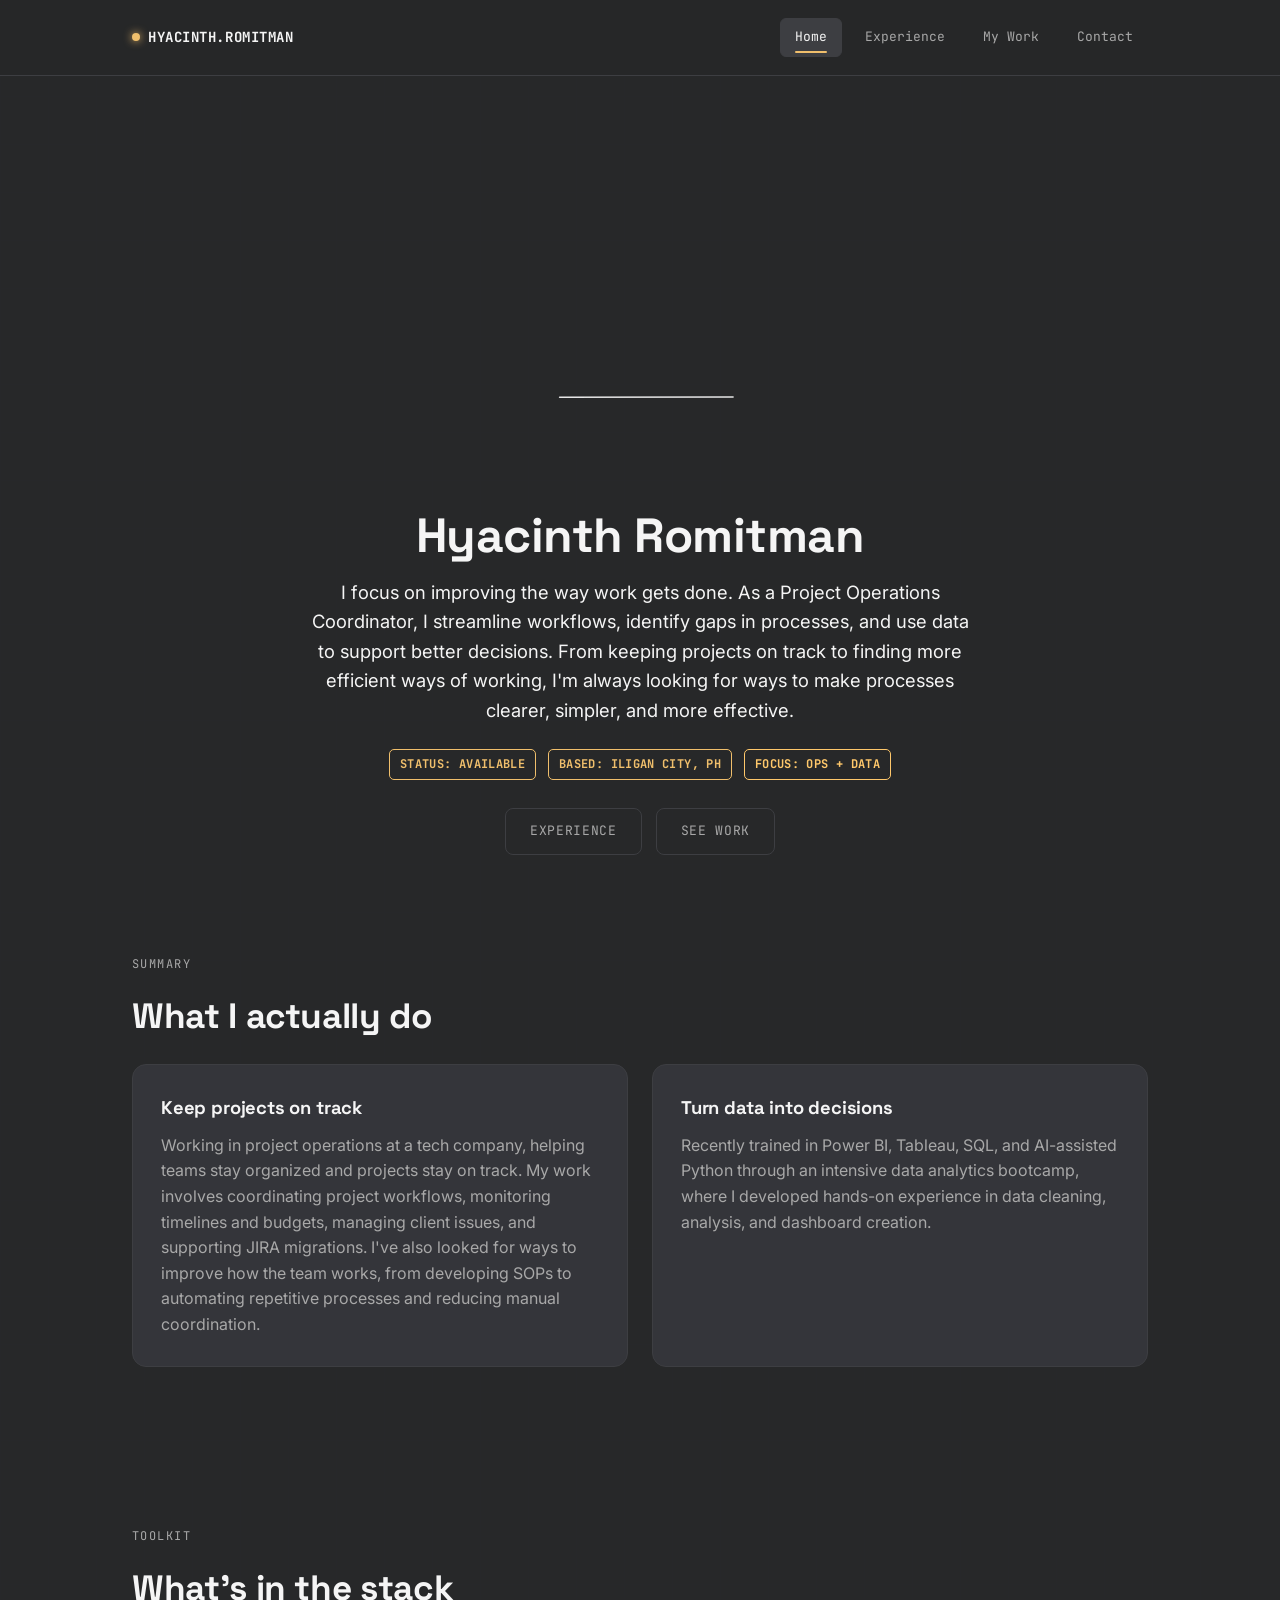
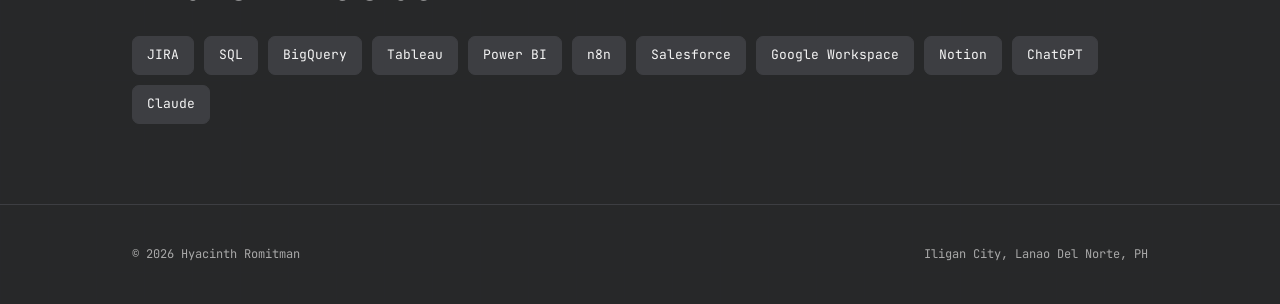
==== commit 3b9e5722: "Add files via upload" ====
--- a/index.html
+++ b/index.html
@@ -20,7 +20,7 @@
     <div class="navlinks">
       <a href="index.html" class="active">Home</a>
       <a href="experience.html">Experience</a>
-      <a href="projects.html">Projects</a>
+      <a href="projects.html">My Work</a>
       <a href="contact.html">Contact</a>
     </div>
   </div>
@@ -28,27 +28,30 @@
 
 <main class="wrap">
 
-  <section style="padding-top:64px;">
-    <div class="ticket">
-      <span class="eyebrow">TICKET #001 — OPEN</span>
+  <section class="hero-stage" style="padding-top:48px;">
+    <div class="hero-illo-wrap" id="hero-illo-wrap">
+      <svg class="illo illo-a" id="illo-a" viewBox="0 0 760.239 799.616" xmlns="http://www.w3.org/2000/svg"><g transform="translate(-417.288 -143.963)"><g transform="translate(417.288 233.883)"><rect width="220.76" height="122.745" rx="6" fill="#e6e6e6"/><rect width="213.342" height="114.427" rx="4" transform="translate(3.822 4.271)" fill="#fff"/><g transform="translate(26.304 33.203)"><path d="M715.379,329.316a1.254,1.254,0,0,1-.234-1.076,29.7,29.7,0,0,0,0-13.794,1.254,1.254,0,0,1,.235-1.076,1.233,1.233,0,0,1,.972-.469h11.573a1.249,1.249,0,0,1,1.23,1.047,48.614,48.614,0,0,1,0,14.8,1.249,1.249,0,0,1-1.23,1.047H716.351A1.233,1.233,0,0,1,715.379,329.316Z" transform="translate(-715.109 -312.9)" fill="#F0BF6C"/><path d="M734.776,329.52h-6.1a.858.858,0,0,1-.857-.857V328.3a.858.858,0,0,1,.857-.857h6.1a.858.858,0,0,1,.857.857v.364A.858.858,0,0,1,734.776,329.52Z" transform="translate(-724.192 -323.29)" fill="#fff"/><path d="M734.776,342.069h-6.1a.858.858,0,0,1-.857-.857v-.363a.858.858,0,0,1,.857-.857h6.1a.858.858,0,0,1,.857.857v.364A.858.858,0,0,1,734.776,342.069Z" transform="translate(-724.192 -332.256)" fill="#fff"/></g><path d="M538.555,272.485H351.147a.31.31,0,1,1,0-.62H538.555a.31.31,0,1,1,0,.62Z" transform="translate(-334.521 -254.721)" fill="#3f3d56"/><path d="M522.148,341.028a.31.31,0,0,1-.31-.31V238.805a.31.31,0,0,1,.62,0V340.718a.31.31,0,0,1-.31.31Z" transform="translate(-452.551 -231.688)" fill="#3f3d56"/><path d="M673.148,341.028a.31.31,0,0,1-.31-.31V238.805a.31.31,0,0,1,.62,0V340.718a.31.31,0,0,1-.31.31Z" transform="translate(-556.776 -231.688)" fill="#3f3d56"/><path d="M824.148,341.028a.31.31,0,0,1-.31-.31V238.805a.31.31,0,0,1,.62,0V340.718a.31.31,0,0,1-.31.31Z" transform="translate(-661.003 -231.688)" fill="#3f3d56"/><path d="M773.429,393.108H762.111a1.4,1.4,0,0,1-1.394-1.394V378.357a1.4,1.4,0,0,1,1.394-1.394h11.318a1.4,1.4,0,0,1,1.394,1.394v13.357A1.4,1.4,0,0,1,773.429,393.108Z" transform="translate(-617.434 -327.262)" fill="#090814"/><path d="M702.429,409.108H691.111a1.4,1.4,0,0,1-1.394-1.394V394.357a1.4,1.4,0,0,1,1.394-1.394h11.318a1.4,1.4,0,0,1,1.394,1.394v13.357A1.4,1.4,0,0,1,702.429,409.108Z" transform="translate(-568.428 -338.307)" fill="#e6e6e6"/><path d="M549.429,477.108H538.111a1.4,1.4,0,0,1-1.394-1.394V462.357a1.4,1.4,0,0,1,1.394-1.394h11.318a1.4,1.4,0,0,1,1.394,1.394v13.357A1.4,1.4,0,0,1,549.429,477.108Z" transform="translate(-462.821 -385.243)" fill="#e6e6e6"/><path d="M364.429,420.108H353.111a1.4,1.4,0,0,1-1.394-1.394V405.357a1.4,1.4,0,0,1,1.394-1.394h11.318a1.4,1.4,0,0,1,1.394,1.394v13.357A1.4,1.4,0,0,1,364.429,420.108Z" transform="translate(-335.128 -345.899)" fill="#090814"/><path d="M467.428,341.108H456.11a1.4,1.4,0,0,1-1.394-1.394V326.357a1.4,1.4,0,0,1,1.394-1.394h11.318a1.4,1.4,0,0,1,1.394,1.394v13.357a1.4,1.4,0,0,1-1.394,1.394Z" transform="translate(-406.222 -291.37)" fill="#e6e6e6"/><path d="M423.734,251.973H406.078a1.239,1.239,0,0,1,0-2.478h17.656a1.239,1.239,0,0,1,0,2.478Z" transform="translate(-371.794 -239.281)" fill="#e6e6e6"/><path d="M584.734,251.973H567.078a1.239,1.239,0,0,1,0-2.478h17.656a1.239,1.239,0,0,1,0,2.478Z" transform="translate(-482.922 -239.281)" fill="#e6e6e6"/><path d="M735.734,251.973H718.078a1.239,1.239,0,0,1,0-2.478h17.656a1.239,1.239,0,0,1,0,2.478Z" transform="translate(-587.147 -239.281)" fill="#e6e6e6"/><path d="M876.734,251.973H859.078a1.239,1.239,0,0,1,0-2.478h17.656a1.239,1.239,0,0,1,0,2.478Z" transform="translate(-684.471 -239.281)" fill="#e6e6e6"/><path d="M926.429,332.108H915.111a1.4,1.4,0,0,1-1.394-1.394V317.357a1.4,1.4,0,0,1,1.394-1.394h11.318a1.4,1.4,0,0,1,1.394,1.394v13.357A1.4,1.4,0,0,1,926.429,332.108Z" transform="translate(-723.04 -285.16)" fill="#e6e6e6"/><path d="M897.429,409.108H886.111a1.4,1.4,0,0,1-1.394-1.394V394.357a1.4,1.4,0,0,1,1.394-1.394h11.318a1.4,1.4,0,0,1,1.394,1.394v13.357A1.4,1.4,0,0,1,897.429,409.108Z" transform="translate(-703.023 -338.307)" fill="#e6e6e6"/><g transform="translate(45.872 72.35)"><path d="M715.379,329.316a1.254,1.254,0,0,1-.234-1.076,29.7,29.7,0,0,0,0-13.794,1.254,1.254,0,0,1,.235-1.076,1.233,1.233,0,0,1,.972-.469h11.573a1.249,1.249,0,0,1,1.23,1.047,48.614,48.614,0,0,1,0,14.8,1.249,1.249,0,0,1-1.23,1.047H716.351A1.233,1.233,0,0,1,715.379,329.316Z" transform="translate(-715.109 -312.9)" fill="#F0BF6C"/><path d="M734.776,329.52h-6.1a.858.858,0,0,1-.857-.857V328.3a.858.858,0,0,1,.857-.857h6.1a.858.858,0,0,1,.857.857v.364A.858.858,0,0,1,734.776,329.52Z" transform="translate(-724.192 -323.29)" fill="#fff"/><path d="M734.776,342.069h-6.1a.858.858,0,0,1-.857-.857v-.363a.858.858,0,0,1,.857-.857h6.1a.858.858,0,0,1,.857.857v.364A.858.858,0,0,1,734.776,342.069Z" transform="translate(-724.192 -332.256)" fill="#fff"/></g><g transform="translate(92.984 40.885)"><path d="M715.379,329.316a1.254,1.254,0,0,1-.234-1.076,29.7,29.7,0,0,0,0-13.794,1.254,1.254,0,0,1,.235-1.076,1.233,1.233,0,0,1,.972-.469h11.573a1.249,1.249,0,0,1,1.23,1.047,48.614,48.614,0,0,1,0,14.8,1.249,1.249,0,0,1-1.23,1.047H716.351A1.233,1.233,0,0,1,715.379,329.316Z" transform="translate(-715.109 -312.9)" fill="#F0BF6C"/><path d="M734.776,329.52h-6.1a.858.858,0,0,1-.857-.857V328.3a.858.858,0,0,1,.857-.857h6.1a.858.858,0,0,1,.857.857v.364A.858.858,0,0,1,734.776,329.52Z" transform="translate(-724.192 -323.29)" fill="#fff"/><path d="M734.776,342.069h-6.1a.858.858,0,0,1-.857-.857v-.363a.858.858,0,0,1,.857-.857h6.1a.858.858,0,0,1,.857.857v.364A.858.858,0,0,1,734.776,342.069Z" transform="translate(-724.192 -332.256)" fill="#fff"/></g><g transform="translate(125.146 26.345)"><path d="M715.379,329.316a1.254,1.254,0,0,1-.234-1.076,29.7,29.7,0,0,0,0-13.794,1.254,1.254,0,0,1,.235-1.076,1.233,1.233,0,0,1,.972-.469h11.573a1.249,1.249,0,0,1,1.23,1.047,48.614,48.614,0,0,1,0,14.8,1.249,1.249,0,0,1-1.23,1.047H716.351A1.233,1.233,0,0,1,715.379,329.316Z" transform="translate(-715.109 -312.9)" fill="#F0BF6C"/><path d="M734.776,329.52h-6.1a.858.858,0,0,1-.857-.857V328.3a.858.858,0,0,1,.857-.857h6.1a.858.858,0,0,1,.857.857v.364A.858.858,0,0,1,734.776,329.52Z" transform="translate(-724.192 -323.29)" fill="#fff"/><path d="M734.776,342.069h-6.1a.858.858,0,0,1-.857-.857v-.363a.858.858,0,0,1,.857-.857h6.1a.858.858,0,0,1,.857.857v.364A.858.858,0,0,1,734.776,342.069Z" transform="translate(-724.192 -332.256)" fill="#fff"/></g><g transform="translate(170.14 28.283)"><path d="M715.379,329.316a1.254,1.254,0,0,1-.234-1.076,29.7,29.7,0,0,0,0-13.794,1.254,1.254,0,0,1,.235-1.076,1.233,1.233,0,0,1,.972-.469h11.573a1.249,1.249,0,0,1,1.23,1.047,48.614,48.614,0,0,1,0,14.8,1.249,1.249,0,0,1-1.23,1.047H716.351A1.233,1.233,0,0,1,715.379,329.316Z" transform="translate(-715.109 -312.9)" fill="#F0BF6C"/><path d="M734.776,329.52h-6.1a.858.858,0,0,1-.857-.857V328.3a.858.858,0,0,1,.857-.857h6.1a.858.858,0,0,1,.857.857v.364A.858.858,0,0,1,734.776,329.52Z" transform="translate(-724.192 -323.29)" fill="#fff"/><path d="M734.776,342.069h-6.1a.858.858,0,0,1-.857-.857v-.363a.858.858,0,0,1,.857-.857h6.1a.858.858,0,0,1,.857.857v.364A.858.858,0,0,1,734.776,342.069Z" transform="translate(-724.192 -332.256)" fill="#fff"/></g></g><g transform="translate(870.49 540.323)"><path d="M387.537,598.921a11.662,11.662,0,0,0,13.307,11.557,19.634,19.634,0,0,0,18,11.79h0a19.633,19.633,0,0,0,19.633-19.633V585.624c0-4.378-3.55-5.844-7.928-5.844h-23.41c-4.378,0-7.928,1.465-7.928,5.844v1.623a11.687,11.687,0,0,0-11.674,11.674Zm3.184,0a8.5,8.5,0,0,1,8.49-8.49v12.2a19.666,19.666,0,0,0,.581,4.747c-.193.013-.385.029-.581.029A8.5,8.5,0,0,1,390.721,598.921Z" transform="translate(-387.537 -579.78)" fill="#F0BF6C"/><ellipse cx="14.589" cy="2.084" rx="14.589" ry="2.084" transform="translate(16.674 1.2)" fill="#2f2e41"/></g><g transform="translate(682.398 326.365)"><rect width="22.137" height="29.178" transform="translate(164.883 566.133)" fill="#ed9da0"/><path d="M656.394,508.39H703.45a27.139,27.139,0,0,0,11.688-2.664l8.674-4.168a5.211,5.211,0,0,0-.868-9.717l-17.9-4.952L674.43,470.8l-.023.116c-.572,2.9-1.459,7.281-1.573,7.547-3.14,3.6-6.365,5.254-9.587,4.928-5.619-.57-9.355-7.058-9.391-7.124l-.028-.05-.057.006a3.726,3.726,0,0,0-2.893,1.578c-1.282,1.933-.5,4.909-.371,5.359-1.535,1.5-2.224,9.89-2.277,10.567-2.22,2.353-3.274,4.614-3.135,6.723a7.24,7.24,0,0,0,3.038,5.087,13.141,13.141,0,0,0,8.261,2.86Z" transform="translate(-487.732 107.057)" fill="#090814"/><rect width="22.137" height="29.178" transform="translate(31.982 587.027) rotate(-163.78)" fill="#ed9da0"/><path d="M774.757,496.182l45.183,13.145a27.141,27.141,0,0,0,11.967.708l9.495-1.581a5.21,5.21,0,0,0,1.876-9.572l-15.8-9.754-24.906-24-.054.1c-1.355,2.624-3.439,6.583-3.618,6.807-4.019,2.577-7.579,3.267-10.581,2.054-5.237-2.116-7.01-9.39-7.028-9.463l-.014-.056-.056-.01a3.726,3.726,0,0,0-3.218.706c-1.772,1.5-1.851,4.575-1.853,5.042-1.894,1.013-4.9,8.875-5.139,9.51-2.789,1.639-4.433,3.516-4.887,5.579a7.239,7.239,0,0,0,1.5,5.732,13.141,13.141,0,0,0,7.133,5.053Z" transform="translate(-766.022 105.05)" fill="#090814"/><path d="M709.709,72.492a35.989,35.989,0,1,1,46.773,34.343l-6.957,45.979-35.467-29.556a89.348,89.348,0,0,0,11.776-20.764,35.952,35.952,0,0,1-16.117-30Z" transform="translate(-627.789 -30.712)" fill="#ed9da0"/><path d="M719.959,231.8l-5.195-72.731a48.1,48.1,0,0,1,2.346-18.641l15.4-46.184,45.347,14.565,19.134,43.775,10.421,19.106a22.335,22.335,0,0,1-3.814,26.487l-6.607,6.607L806.2,238.56l-.969-.034,1.3.168S868.1,423.917,865.891,581.44H786.862l-4.689-182.856L768.445,588.537l-104.138-6L719.955,231.8Z" transform="translate(-652.241 -12.395)" fill="#e6e6e6"/><path d="M704.794,121.171s1.681,12.75,17.251,13.167l31.584.845s-26.7-64.977-15.718-57.657,40.254-23.368,40.254-23.368l8.638,16.2s20.633-7.473-2.234-25.773c0,0-27.289-21.1-56.261-8.428S704.794,121.171,704.794,121.171Z" transform="translate(-634.429 -32.107)" fill="#090814"/><path d="M800.363,233.659c.417-8.12-7.19-15.11-17-15.62a19.315,19.315,0,0,0-14.14,4.794l-.223-.011L710.846,216.8l4.362-57.717c1.614-11.165-1.52-22.416-12.515-24.945h0a21.681,21.681,0,0,0-26.542,21.229l.333,72.7a18.682,18.682,0,0,0,18.8,18.6l72.983-5.454a19.315,19.315,0,0,0,13.571,6.229c9.811.508,18.105-5.665,18.524-13.784Z" transform="translate(-602.272 0.083)" fill="#ed9da0"/><path d="M788.738,135.028l-3.5,65.845-48.673-3.3,8.608-68.483" transform="translate(-670.208 -1.341)" fill="#e6e6e6"/></g><path d="M989.485,708.944l-357.96.4a1.568,1.568,0,0,1,0-3.137l357.96-.4a1.568,1.568,0,0,1,0,3.137Z" transform="translate(-8.59 234.23)" fill="#e6e6e6"/><g transform="translate(959.524 204.547)"><g transform="translate(0 10.802)"><path d="M441.6,264.727l-89,22.917a11.768,11.768,0,0,1-14.315-8.452l-26.913-104.52a11.768,11.768,0,0,1,8.452-14.315l82.8-21.321,21.191,9.487,26.237,101.892A11.768,11.768,0,0,1,441.6,264.727Z" transform="translate(-311.007 -139.036)" fill="#e6e6e6"/><path d="M326.786,170.092a8.38,8.38,0,0,0-6.019,10.193l26.915,104.52a8.38,8.38,0,0,0,10.193,6.019l89-22.921a8.38,8.38,0,0,0,6.019-10.193L427.062,157.4l-18.625-8.334Z" transform="translate(-317.12 -145.493)" fill="#fff"/><path d="M588.817,149.572l-13.777,3.547a3.912,3.912,0,0,1-4.768-2.815l-2.619-10.173a.245.245,0,0,1,.34-.285l20.862,9.265a.245.245,0,0,1-.038.461Z" transform="translate(-476.232 -139.543)" fill="#e6e6e6"/><path d="M529.08,410.8l-40.519,10.435a1.957,1.957,0,0,1-.976-3.791L528.1,407.009a1.958,1.958,0,1,1,.976,3.791Z" transform="translate(-423.741 -311.516)" fill="#ccc"/><path d="M541.524,423.108l-48.338,12.448a1.957,1.957,0,0,1-.976-3.791l48.338-12.448a1.957,1.957,0,1,1,.976,3.791Z" transform="translate(-426.718 -319.44)" fill="#ccc"/><circle cx="6.918" cy="6.918" r="6.918" transform="translate(41.364 108.448)" fill="#F0BF6C"/><path d="M463.324,266.212l-53.815,13.853a6.062,6.062,0,0,1-7.373-4.355L390.859,231.9a6.062,6.062,0,0,1,4.355-7.37l53.813-13.852a6.062,6.062,0,0,1,7.373,4.355l11.277,43.809a6.062,6.062,0,0,1-4.353,7.369Z" transform="translate(-362.292 -185.034)" fill="#fff"/><path d="M463.324,266.212l-53.815,13.853a6.062,6.062,0,0,1-7.373-4.355L390.859,231.9a6.062,6.062,0,0,1,4.355-7.37l53.813-13.852a6.062,6.062,0,0,1,7.373,4.355l11.277,43.809a6.062,6.062,0,0,1-4.353,7.369ZM395.392,225.22a5.348,5.348,0,0,0-3.841,6.507l11.277,43.809a5.349,5.349,0,0,0,6.507,3.841l53.81-13.855a5.349,5.349,0,0,0,3.841-6.507L455.71,215.206a5.349,5.349,0,0,0-6.507-3.841Z" transform="translate(-362.292 -185.034)" fill="#e6e6e6"/><path d="M495.544,248.888l-27.158,6.991a.973.973,0,0,1-1.179-.611.936.936,0,0,1,.66-1.191l27.646-7.117c1.117.566.822,1.723.031,1.927Z" transform="translate(-411.541 -208.517)" fill="#f2f2f2"/><path d="M498.984,262.261l-27.158,6.991a.973.973,0,0,1-1.179-.612.935.935,0,0,1,.66-1.191l27.646-7.117c1.117.566.823,1.723.031,1.927Z" transform="translate(-413.756 -217.125)" fill="#f2f2f2"/><path d="M437.6,275.8l-8.289,2.133a1.054,1.054,0,0,1-1.283-.758l-2.518-9.78a1.054,1.054,0,0,1,.758-1.283l8.289-2.134a1.055,1.055,0,0,1,1.283.758l2.518,9.78a1.054,1.054,0,0,1-.758,1.283Z" transform="translate(-384.703 -219.454)" fill="#F0BF6C"/><path d="M479.985,289.7l-41.449,10.67a.973.973,0,0,1-1.179-.611.935.935,0,0,1,.66-1.191l41.937-10.795c1.117.566.823,1.723.031,1.927Z" transform="translate(-392.323 -234.793)" fill="#f2f2f2"/><path d="M483.429,303.08l-41.45,10.67a.973.973,0,0,1-1.179-.611.936.936,0,0,1,.66-1.191L483.4,301.153c1.117.566.823,1.723.031,1.927Z" transform="translate(-394.54 -243.406)" fill="#f2f2f2"/><path d="M486.87,316.449l-41.449,10.67a.973.973,0,0,1-1.179-.611.936.936,0,0,1,.66-1.191l41.937-10.795C487.956,315.088,487.658,316.245,486.87,316.449Z" transform="translate(-396.756 -252.013)" fill="#f2f2f2"/><path d="M490.313,329.826,448.864,340.5a.973.973,0,0,1-1.179-.611.936.936,0,0,1,.66-1.191L490.283,327.9C491.4,328.465,491.105,329.622,490.313,329.826Z" transform="translate(-398.972 -260.625)" fill="#f2f2f2"/><path d="M493.755,343.2l-41.449,10.67a.973.973,0,0,1-1.179-.611.935.935,0,0,1,.66-1.191l41.937-10.795C494.84,341.835,494.547,343,493.755,343.2Z" transform="translate(-401.188 -269.232)" fill="#f2f2f2"/><path d="M442.953,459.152a.716.716,0,0,1-.454-.031h-.009l-1.885-.8a.723.723,0,0,1,.566-1.33l1.221.52,1.6-3.765a.722.722,0,0,1,.947-.382h0l-.009.025.01-.025a.723.723,0,0,1,.382.947l-1.883,4.422a.723.723,0,0,1-.486.416Z" transform="translate(-394.16 -341.36)" fill="#fff"/></g><g transform="translate(62.341 21.142) rotate(-8)"><g transform="translate(42.793 0) rotate(19)"><path d="M103.655,131.439h-91.9A11.768,11.768,0,0,1,0,119.683V11.755A11.768,11.768,0,0,1,11.755,0h85.5l18.154,14.472V119.683a11.768,11.768,0,0,1-11.755,11.756Z" transform="translate(0 0)" fill="#e6e6e6"/><path d="M8.371,0A8.38,8.38,0,0,0,0,8.371V116.3a8.38,8.38,0,0,0,8.371,8.371h91.9a8.38,8.38,0,0,0,8.371-8.371V12.718L92.685,0Z" transform="translate(3.384 3.384)" fill="#fff"/><path d="M43.8,3.912H1.956A1.956,1.956,0,1,1,1.956,0H43.8a1.956,1.956,0,1,1,0,3.912Z" transform="translate(41.982 30.852)" fill="#F0BF6C"/><path d="M51.872,3.912H1.956A1.956,1.956,0,1,1,1.956,0H51.872a1.956,1.956,0,1,1,0,3.912Z" transform="translate(41.982 37.458)" fill="#F0BF6C"/><path d="M43.8,0H1.956a1.956,1.956,0,1,0,0,3.912H43.8A1.956,1.956,0,1,0,43.8,0Z" transform="translate(41.983 60.457)" fill="#ccc"/><path d="M51.872,0H1.956a1.956,1.956,0,1,0,0,3.912H51.872a1.956,1.956,0,0,0,0-3.912Z" transform="translate(41.983 67.065)" fill="#ccc"/><path d="M43.8,3.912H1.956A1.956,1.956,0,1,1,1.956,0H43.8a1.956,1.956,0,1,1,0,3.912Z" transform="translate(41.982 90.065)" fill="#ccc"/><path d="M51.872,3.912H1.956A1.956,1.956,0,1,1,1.956,0H51.872a1.956,1.956,0,1,1,0,3.912Z" transform="translate(41.982 96.672)" fill="#ccc"/><circle cx="6.918" cy="6.918" r="6.918" transform="translate(19.597 29.194)" fill="#F0BF6C"/><path d="M2.349,5.261a.718.718,0,0,1-.432-.144l-.008-.006L.283,3.868a.723.723,0,1,1,.879-1.147l1.054.808L4.7.283A.722.722,0,0,1,5.717.149h0L5.7.17l.02-.021a.723.723,0,0,1,.134,1.013L2.923,4.979a.723.723,0,0,1-.575.281Z" transform="translate(23.482 33.49)" fill="#fff"/><path d="M13.835,6.919A6.918,6.918,0,0,1,6.918,13.84a1.487,1.487,0,0,1-.178-.007,6.918,6.918,0,1,1,7.1-6.914Z" transform="translate(20.31 58.8)" fill="#F0BF6C"/><circle cx="6.918" cy="6.918" r="6.918" transform="translate(19.597 88.407)" fill="#F0BF6C"/><path d="M18.138,14.664H3.912A3.912,3.912,0,0,1,0,10.752V.245A.245.245,0,0,1,.4.052L18.29,14.226a.245.245,0,0,1-.152.436Z" transform="translate(96.918 0.274)" fill="#e6e6e6"/></g></g></g><g transform="translate(703.506 143.963)"><rect width="217.924" height="121.168" rx="6" fill="#e6e6e6"/><rect width="210.6" height="112.957" rx="4" transform="translate(3.773 4.218)" fill="#fff"/><path d="M860.043,427.728H706.236a.481.481,0,0,1-.481-.481v-73.72a.481.481,0,1,1,.963,0v73.239H860.043a.481.481,0,1,1,0,.963Z" transform="translate(-674.177 -329.692)" fill="#3f3d56"/><path d="M748.027,445.968h-13.99a1.431,1.431,0,0,1-1.429-1.429V425.255a1.431,1.431,0,0,1,1.429-1.429h13.989a1.43,1.43,0,0,1,1.429,1.429v19.284a1.43,1.43,0,0,1-1.429,1.429Z" transform="translate(-683.106 -353.227)" fill="#F0BF6C"/><path d="M786.246,436.854h-13.99a1.431,1.431,0,0,1-1.429-1.429V397.848a1.431,1.431,0,0,1,1.429-1.429h13.989a1.43,1.43,0,0,1,1.429,1.429v37.575a1.43,1.43,0,0,1-1.429,1.429Z" transform="translate(-695.815 -344.112)" fill="#F0BF6C"/><path d="M824.465,445.968h-13.99a1.431,1.431,0,0,1-1.429-1.429V425.255a1.431,1.431,0,0,1,1.429-1.429h13.989a1.43,1.43,0,0,1,1.429,1.429v19.284a1.43,1.43,0,0,1-1.429,1.429Z" transform="translate(-708.522 -353.227)" fill="#F0BF6C"/><path d="M862.684,433.26h-13.99a1.4,1.4,0,0,1-1.429-1.364V386.97a1.4,1.4,0,0,1,1.429-1.364h13.989a1.4,1.4,0,0,1,1.429,1.364V431.9a1.4,1.4,0,0,1-1.428,1.364Z" transform="translate(-721.229 -340.52)" fill="#F0BF6C"/><path d="M900.9,426.787h-13.99a1.43,1.43,0,0,1-1.429-1.429V367.566a1.43,1.43,0,0,1,1.429-1.429H900.9a1.43,1.43,0,0,1,1.429,1.429v57.792a1.43,1.43,0,0,1-1.429,1.429Z" transform="translate(-733.937 -334.044)" fill="#F0BF6C"/></g></g></svg>
+      <svg class="illo illo-b" id="illo-b" viewBox="0 0 773.053 800" xmlns="http://www.w3.org/2000/svg"><g transform="translate(-683.539 -100)"><path d="M596.274,441.244H925c5.466,0,9.895-1.115,9.9-2.49V410.877c-.007-1.374-4.435-2.487-9.9-2.49H596.274c-5.466,0-9.895,1.115-9.9,2.49v27.878c.007,1.374,4.435,2.487,9.9,2.49Z" transform="translate(266.189 80.723)" fill="#f1f1f1"/><path d="M595.082,321.539l.364-.268.009-.007a4.448,4.448,0,0,1,6.222.919L675.669,421.8h8.141v-1.911a1.779,1.779,0,0,1,1.779-1.779h4.856a1.779,1.779,0,0,1,1.779,1.779v1.913h2.811v-1.913a1.779,1.779,0,0,1,1.779-1.779h4.856a1.779,1.779,0,0,1,1.779,1.779v1.913h2.8v-1.913a1.779,1.779,0,0,1,1.779-1.779h4.856a1.779,1.779,0,0,1,1.779,1.779v1.913h2.812v-1.913a1.779,1.779,0,0,1,1.779-1.779h4.857a1.779,1.779,0,0,1,1.779,1.779v1.913h2.8v-1.913a1.779,1.779,0,0,1,1.779-1.779h4.856a1.779,1.779,0,0,1,1.779,1.779v1.912h2.811v-1.912a1.779,1.779,0,0,1,1.779-1.779h4.851a1.779,1.779,0,0,1,1.779,1.779v1.913h2.811v-1.913a1.779,1.779,0,0,1,1.779-1.779h4.856a1.779,1.779,0,0,1,1.779,1.779v1.913h2.8v-1.913a1.779,1.779,0,0,1,1.779-1.779h4.856a1.779,1.779,0,0,1,1.779,1.779v1.913h2.811v-1.913a1.779,1.779,0,0,1,1.779-1.779h4.856a1.779,1.779,0,0,1,1.779,1.779v1.913h2.8v-1.913a1.779,1.779,0,0,1,1.779-1.779h4.856a1.779,1.779,0,0,1,1.779,1.779v1.913h3.526a4.448,4.448,0,0,1,4.448,4.448v4.239a4.448,4.448,0,0,1-4.448,4.448H676.4a6.627,6.627,0,0,1-6.488-5.281l-.047.032-75.7-101.924-.007-.009a4.448,4.448,0,0,1,.919-6.222Z" transform="translate(391.309 59.283)" fill="#090814"/><path d="M128.315,741.875H899.7a1.344,1.344,0,0,0,0-2.487H128.315a1.344,1.344,0,0,0,0,2.487Z" transform="translate(556.06 158.125)" fill="#cbcbcb"/><path d="M368.587,0H10.777C4.828,0,.007,1.115,0,2.49V30.367c.007,1.375,4.828,2.49,10.777,2.49h357.81c5.949,0,10.77-1.115,10.777-2.49V2.491C379.357,1.117,374.536,0,368.587,0Z" transform="translate(1043.248 518.149) rotate(90)" fill="#f1f1f1"/><g transform="translate(1112.62 213.972)"><rect width="24.586" height="32.405" transform="translate(57.763 628.766)" fill="#ed9da0"/><path d="M723.229,512.549H670.968a30.14,30.14,0,0,1-12.981-2.957l-9.633-4.63a5.788,5.788,0,0,1,.964-10.792l19.88-5.5L703.2,470.8l.025.126c.632,3.22,1.621,8.086,1.747,8.382,3.487,4,7.07,5.834,10.647,5.473,6.242-.632,10.389-7.847,10.43-7.912l.032-.056.063.007a4.138,4.138,0,0,1,3.213,1.753c1.424,2.151.555,5.451.413,5.953,1.706,1.666,2.47,10.984,2.529,11.737,2.465,2.616,3.639,5.124,3.482,7.463a8.039,8.039,0,0,1-3.374,5.65,14.6,14.6,0,0,1-9.176,3.176Z" transform="translate(-645.077 170.987)" fill="#090814"/><rect width="24.586" height="32.405" transform="translate(220.902 620.855) rotate(-16.22)" fill="#ed9da0"/><path d="M844.867,499.693l-50.183,14.6a30.138,30.138,0,0,1-13.29.787l-10.545-1.756a5.787,5.787,0,0,1-2.083-10.625l17.547-10.834,27.662-26.656.059.114c1.506,2.909,3.82,7.311,4.018,7.56,4.464,2.863,8.416,3.629,11.752,2.275,5.818-2.35,7.785-10.429,7.805-10.51l.016-.063.061-.011a4.139,4.139,0,0,1,3.575.784c1.969,1.666,2.055,5.081,2.059,5.6,2.1,1.125,5.439,9.857,5.707,10.562,3.1,1.82,4.922,3.9,5.427,6.2a8.039,8.039,0,0,1-1.666,6.369,14.594,14.594,0,0,1-7.922,5.613Z" transform="translate(-589.093 168.055)" fill="#090814"/><path d="M789.654,76.468a39.97,39.97,0,1,0-51.948,38.142l7.727,51.065,39.391-32.82a99.239,99.239,0,0,1-13.079-23.061,39.93,39.93,0,0,0,17.9-33.323Z" transform="translate(-615.162 -30.074)" fill="#ed9da0"/><path d="M826.44,247.018l5.771-80.778a53.428,53.428,0,0,0-2.606-20.7L812.5,94.248l-50.365,16.176-21.25,48.618-11.573,21.22a24.807,24.807,0,0,0,4.236,29.416l7.337,7.336-10.228,37.513,1.076-.038-1.443.188S661.91,460.392,664.365,635.343h87.771l5.21-203.083,15.248,210.964,115.664-6.661L826.445,247.018Z" transform="translate(-636.175 -3.342)" fill="#e6e6e6"/><path d="M804.959,131.024s-1.868,14.166-19.16,14.625l-35.078.938s29.654-72.166,17.454-64.036S723.468,56.6,723.468,56.6L713.874,74.59s-22.916-8.3,2.482-28.624c0,0,30.309-23.429,62.484-9.36S804.959,131.024,804.959,131.024Z" transform="translate(-617.634 -32.108)" fill="#090814"/><path d="M676.166,244.73c-.463-9.019,7.985-16.782,18.879-17.347a21.453,21.453,0,0,1,15.705,5.324l.252-.013,64.588-6.689-4.845-64.1c-1.792-12.4,1.689-24.9,13.9-27.7h0a24.079,24.079,0,0,1,29.479,23.578l-.37,80.743a20.743,20.743,0,0,1-20.88,20.658l-81.058-6.057a21.452,21.452,0,0,1-15.072,6.917c-10.9.569-20.111-6.292-20.573-15.3Z" transform="translate(-630.697 14.871)" fill="#ed9da0"/><path d="M736.562,135.682l3.891,73.129,54.057-3.668-9.56-76.06" transform="translate(-602.73 12.789)" fill="#e6e6e6"/></g><g transform="translate(1036.385 100)"><path d="M834.807,229.333h-.43a8.646,8.646,0,0,1,3.86.913h-1.958a7.967,7.967,0,0,0-7.958,7.958v21.083a7.967,7.967,0,0,0,7.958,7.958h1.248a8.655,8.655,0,0,1-3.148.6h.43a8.724,8.724,0,0,0,8.713-8.713V238.046a8.724,8.724,0,0,0-8.713-8.713Z" transform="translate(-692.909 -229.333)" fill="#FFC86B"/><path d="M834.807,229.333h-.43a8.646,8.646,0,0,1,3.86.913h-1.958a7.967,7.967,0,0,0-7.958,7.958v21.083a7.967,7.967,0,0,0,7.958,7.958h1.248a8.655,8.655,0,0,1-3.148.6h.43a8.724,8.724,0,0,0,8.713-8.713V238.046a8.724,8.724,0,0,0-8.713-8.713Z" transform="translate(-692.909 -229.333)" opacity="0.21"/><path d="M832.091,267.323a7.967,7.967,0,0,1-7.958-7.958V238.282a7.967,7.967,0,0,1,7.958-7.958h1.958a8.647,8.647,0,0,0-3.86-.913H809.108a8.724,8.724,0,0,0-8.713,8.713v21.083a8.723,8.723,0,0,0,8.713,8.713h21.083a8.654,8.654,0,0,0,3.148-.6Z" transform="translate(-688.64 -229.345)" fill="#F0BF6C"/><path d="M832.091,267.323a7.967,7.967,0,0,1-7.958-7.958V238.282a7.967,7.967,0,0,1,7.958-7.958h1.958a8.647,8.647,0,0,0-3.86-.913H809.108a8.724,8.724,0,0,0-8.713,8.713v21.083a8.723,8.723,0,0,0,8.713,8.713h21.083a8.654,8.654,0,0,0,3.148-.6Z" transform="translate(-688.64 -229.345)" fill="#FFC86B"/><path d="M900.768,229.333h-.43a8.646,8.646,0,0,1,3.859.913h-1.96a7.967,7.967,0,0,0-7.959,7.958v21.083a7.967,7.967,0,0,0,7.958,7.958h1.251a8.653,8.653,0,0,1-3.148.6h.43a8.724,8.724,0,0,0,8.713-8.713V238.046a8.724,8.724,0,0,0-8.713-8.713Z" transform="translate(-814.748 -229.333)" fill="#3f3d56"/><path d="M900.768,229.333h-.43a8.646,8.646,0,0,1,3.859.913h-1.96a7.967,7.967,0,0,0-7.959,7.958v21.083a7.967,7.967,0,0,0,7.958,7.958h1.251a8.653,8.653,0,0,1-3.148.6h.43a8.724,8.724,0,0,0,8.713-8.713V238.046a8.724,8.724,0,0,0-8.713-8.713Z" transform="translate(-814.748 -229.333)" opacity="0.21"/><path d="M834.807,229.333h-.43a8.646,8.646,0,0,1,3.86.913h-1.958a7.967,7.967,0,0,0-7.958,7.958v21.083a7.967,7.967,0,0,0,7.958,7.958h1.248a8.655,8.655,0,0,1-3.148.6h.43a8.724,8.724,0,0,0,8.713-8.713V238.046a8.724,8.724,0,0,0-8.713-8.713Z" transform="translate(-804.665 -229.333)" fill="#F0BF6C"/><path d="M834.807,229.333h-.43a8.646,8.646,0,0,1,3.86.913h-1.958a7.967,7.967,0,0,0-7.958,7.958v21.083a7.967,7.967,0,0,0,7.958,7.958h1.248a8.655,8.655,0,0,1-3.148.6h.43a8.724,8.724,0,0,0,8.713-8.713V238.046a8.724,8.724,0,0,0-8.713-8.713Z" transform="translate(-804.665 -229.333)" opacity="0.21"/><path d="M832.091,267.323a7.967,7.967,0,0,1-7.958-7.958V238.282a7.967,7.967,0,0,1,7.958-7.958h1.958a8.647,8.647,0,0,0-3.86-.913H809.108a8.724,8.724,0,0,0-8.713,8.713v21.083a8.723,8.723,0,0,0,8.713,8.713h21.083a8.654,8.654,0,0,0,3.148-.6Z" transform="translate(-800.395 -229.345)" fill="#F0BF6C"/><path d="M898.053,267.323a7.967,7.967,0,0,1-7.959-7.958V238.282a7.967,7.967,0,0,1,7.959-7.958h1.958a8.645,8.645,0,0,0-3.86-.912H875.07a8.724,8.724,0,0,0-8.714,8.713v21.083a8.723,8.723,0,0,0,8.714,8.713h21.083a8.654,8.654,0,0,0,3.148-.6Z" transform="translate(-810.48 -229.345)" fill="#3f3d56"/><path d="M897.383,284.231,890,273.169l-5.4-8.087a3,3,0,0,0-5.368.777l-2.273,7.309-4.576,14.686a3.009,3.009,0,0,0,4.455,3.451l1.624-1a2.254,2.254,0,0,1,3.428,1.714l1.488,16.235a3.014,3.014,0,0,0,2.99,2.734c.092,0,.184-.007.276-.015l2.281-.2a3,3,0,0,0,2.718-3.27l-1.533-16.763a2.251,2.251,0,0,1,3.187-2.251l.333.151a3,3,0,0,0,3.753-4.4Z" transform="translate(-811.38 -234.593)" fill="#ccc"/><path d="M832.091,267.323a7.967,7.967,0,0,1-7.958-7.958V238.282a7.967,7.967,0,0,1,7.958-7.958h1.958a8.647,8.647,0,0,0-3.86-.913H809.108a8.724,8.724,0,0,0-8.713,8.713v21.083a8.723,8.723,0,0,0,8.713,8.713h21.083a8.654,8.654,0,0,0,3.148-.6Z" transform="translate(-800.395 -229.345)" fill="#F0BF6C"/></g><g transform="translate(874.262 138.196)"><path d="M421.634,284.039v1.9a9.844,9.844,0,0,0-1.906-.186h-9.781v20.99a11.726,11.726,0,0,1-11.714,11.714H383.785v3.233a9.792,9.792,0,0,0,.757,3.775h-2a11.511,11.511,0,0,1-.627-3.776v-3.233h-7.944v-1.869h7.944V295.6a11.726,11.726,0,0,1,11.714-11.714h14.444V280.61h1.869v3.271h9.781a11.671,11.671,0,0,1,1.906.159Z" transform="translate(-360.426 -268.927)" fill="#F0BF6C"/><path d="M398.858,269.467H372.766a11.726,11.726,0,0,0-11.714,11.714v26.092a11.726,11.726,0,0,0,11.714,11.714h26.092a11.726,11.726,0,0,0,11.714-11.714V281.149A11.725,11.725,0,0,0,398.858,269.467Zm9.85,37.811a9.863,9.863,0,0,1-9.85,9.85H372.766a9.863,9.863,0,0,1-9.85-9.85V281.187a9.864,9.864,0,0,1,9.85-9.85h26.092a9.862,9.862,0,0,1,9.85,9.813Z" transform="translate(-361.052 -269.467)" fill="#3f3d56"/><path d="M381.55,316.438v1.869h1.869v-1.869Zm0,0v1.869h1.869v-1.869Zm39.718-32.55a11.667,11.667,0,0,0-1.906-.159H393.269a11.726,11.726,0,0,0-11.714,11.714v26.092a11.508,11.508,0,0,0,.627,3.776,11.723,11.723,0,0,0,11.093,7.944h26.091a11.726,11.726,0,0,0,11.714-11.714V295.449a11.715,11.715,0,0,0-9.814-11.561Zm7.944,37.653a9.863,9.863,0,0,1-9.85,9.85H393.269a9.864,9.864,0,0,1-9.85-9.85V295.449a9.863,9.863,0,0,1,9.85-9.85h26.1a9.854,9.854,0,0,1,9.85,9.85Zm-47.661-5.1v1.869h1.869v-1.869Z" transform="translate(-360.06 -268.775)" fill="#3f3d56"/></g><g transform="translate(731.735 235.007)"><ellipse cx="24.753" cy="24.753" rx="24.753" ry="24.753" transform="translate(0 19.729)" fill="#3f3d56" opacity="0.74"/><ellipse cx="24.753" cy="24.753" rx="24.753" ry="24.753" transform="translate(24.753 19.729)" fill="#FFC86B" opacity="0.74"/><ellipse cx="24.753" cy="24.753" rx="24.753" ry="24.753" transform="translate(12.586 0)" fill="#F0BF6C" opacity="0.74"/><rect width="66.646" height="1.442" transform="translate(38.485 37.637) rotate(-17.441)" fill="#3f3d56"/><ellipse cx="2.885" cy="2.885" rx="2.885" ry="2.885" transform="translate(99.588 15.233)" fill="#3f3d56"/></g><g transform="translate(776.112 807.203)"><g transform="translate(14.329)"><path d="M532.06,773.792s16.659-22.908,33.78-20.819C565.84,752.982,547.563,772.405,532.06,773.792Z" transform="translate(-505.497 -743.888)" fill="#F0BF6C"/><path d="M502.132,779.883s-19.326-20.7-14.036-37.113C488.122,742.762,503.741,764.4,502.132,779.883Z" transform="translate(-487.179 -742.77)" fill="#F0BF6C"/><path d="M9.334,30.575S-3.61,12.084.988,0C1.012-.006,10.733,19.172,9.334,30.575Z" transform="matrix(0.985, 0.174, -0.174, 0.985, 19.242, 6.392)" fill="#e6e6e6"/></g><path d="M545.426,779.86l-2.756,44.216-.477,7.52a5.974,5.974,0,0,1-5.965,5.6H482.951a5.974,5.974,0,0,1-5.965-5.6l-.65-10.374L473.75,779.86Z" transform="translate(-471.359 -746.889)" fill="#f2f2f2"/><path d="M398.5,733.255H469.13l.524-8.365H397.98Z" transform="translate(-395.589 -691.325)" opacity="0.1"/><rect width="76.45" height="14.935" rx="4.5" transform="translate(0 26.401)" fill="#F0BF6C"/><path d="M542.985,828.492l-.477,7.52a5.974,5.974,0,0,1-5.965,5.6H483.274a5.974,5.974,0,0,1-5.965-5.6l-.649-10.374c5.734-4.578,14.686-8.32,27.273-4.329C521.513,826.882,532.317,828.758,542.985,828.492Z" transform="translate(-471.682 -751.304)" fill="#d6d6e3"/></g></g></svg>
+      <div class="hero-loading" id="hero-loading">Loading…</div>
+    </div>
+
+    <div class="hero-reveal" id="hero-reveal">
       <h1>Hyacinth Romitman</h1>
-      <p class="lead" style="margin-top:16px;">
+      <p class="lead" style="margin:16px auto 0; max-width:56ch;">
         I focus on improving the way work gets done. As a Project Operations
         Coordinator, I streamline workflows, identify gaps in processes, and
         use data to support better decisions. From keeping projects on track
         to finding more efficient ways of working, I'm always looking for
         ways to make processes clearer, simpler, and more effective.
       </p>
-
-      <div style="display:flex; gap:12px; margin-top:32px; flex-wrap:wrap;">
+      <div style="display:flex; gap:12px; margin-top:24px; flex-wrap:wrap; justify-content:center;">
         <span class="chip teal">Status: Available</span>
         <span class="chip teal">Based: Iligan City, PH</span>
         <span class="chip yellow">Focus: Ops + Data</span>
       </div>
-
-      <div style="margin-top:36px; display:flex; gap:14px; flex-wrap:wrap;">
-        <a href="experience.html" class="btn">See the work log →</a>
-        <a href="contact.html" class="btn ghost">Get in touch</a>
+      <div class="hero-links">
+        <a href="experience.html">Experience</a>
+        <a href="projects.html">See Work</a>
       </div>
     </div>
   </section>
@@ -105,6 +108,7 @@
 </footer>
 
 <script src="interactions.js"></script>
+<script src="hero-animation.js"></script>
 
 </body>
 </html>
--- a/style.css
+++ b/style.css
@@ -60,6 +60,7 @@
   position:relative;
   z-index:1;
 }
+.wrap-wide{ max-width:1600px; }
 
 /* ---------- STATUS BAR / NAV ---------- */
 .statusbar{
@@ -107,6 +108,65 @@
 .navlinks a:hover::after, .navlinks a.active::after{ transform:scaleX(1); }
 
 /* ---------- TICKET CHIP (status labels) ---------- */
+/* ---------- HOME HERO: ILLUSTRATION + LOADING + REVEAL ---------- */
+.hero-stage{ text-align:center; padding-bottom:20px; }
+
+.hero-illo-wrap{
+  position:relative;
+  width:380px; max-width:82vw;
+  aspect-ratio:1/1.02;
+  margin:0 auto;
+}
+.illo{
+  position:absolute; inset:0; width:100%; height:100%;
+  transition:opacity .5s ease, transform .5s ease;
+}
+.illo-a{ opacity:1; transform:translateY(0) scale(1); }
+.illo-b{ opacity:0; transform:translateY(-10px) scale(0.97); }
+.hero-illo-wrap.stood .illo-a{ opacity:0; transform:translateY(10px) scale(0.97); }
+.hero-illo-wrap.stood .illo-b{ opacity:1; transform:translateY(0) scale(1); }
+
+/* each top-level piece of the active illustration fades/slides in with a
+   stagger on first load — see hero-animation.js */
+.illo-piece{
+  opacity:0; transform:translateY(18px);
+  transition:opacity .55s ease, transform .55s ease;
+}
+.illo-piece.in{ opacity:1; transform:translateY(0); }
+
+.hero-loading{
+  position:absolute; left:0; right:0; bottom:-28px;
+  font-family:var(--mono); font-size:12px; color:var(--muted);
+  text-align:center; letter-spacing:0.05em;
+  opacity:1; transition:opacity .4s ease;
+}
+.hero-loading.done{ opacity:0; }
+
+.hero-reveal{
+  opacity:0; transform:translateY(14px);
+  transition:opacity .6s ease, transform .6s ease;
+}
+.hero-reveal.visible{ opacity:1; transform:translateY(0); }
+.hero-reveal h1{ font-size:clamp(2rem, 4.5vw, 3rem); }
+.hero-reveal .lead{ text-align:center; }
+
+.hero-links{
+  display:flex; gap:14px; justify-content:center; flex-wrap:wrap;
+  margin-top:28px;
+}
+.hero-links a{
+  font-family:var(--mono); font-size:13px; text-transform:uppercase;
+  letter-spacing:0.05em; color:var(--muted);
+  border:1px solid var(--line); padding:12px 24px; border-radius:8px;
+  text-decoration:none;
+  transition:border-color .2s ease, color .2s ease, transform .2s ease;
+}
+.hero-links a:hover{ border-color:var(--teal); color:var(--teal); transform:translateY(-2px); }
+
+@media (max-width:600px){
+  .hero-illo-wrap{ width:280px; }
+}
+
 .chip{
   display:inline-flex; align-items:center; gap:6px;
   font-family:var(--mono); font-size:12px; font-weight:700;
@@ -230,6 +290,12 @@
 .job li::before{
   content:'→'; position:absolute; left:0; color:var(--yellow);
 }
+.job li strong{ color:var(--ink); font-weight:700; }
+.job p{ color:var(--muted); font-size:14.5px; line-height:1.65; }
+.job-subhead{
+  font-family:var(--mono); font-size:11px; color:var(--muted);
+  text-transform:uppercase; letter-spacing:0.08em; margin-bottom:12px;
+}
 
 /* ---------- SKILL CHIPS ---------- */
 .skillset{ margin-bottom:28px; }
@@ -500,6 +566,94 @@
   to{ opacity:1; transform:translateY(0); }
 }
 
+/* ---------- EXPERIENCE PAGE: TAB BAR ---------- */
+.exp-tabs-wrap{
+  display:flex; justify-content:center; justify-content:safe center;
+  overflow-x:auto; -webkit-overflow-scrolling:touch;
+  scrollbar-width:none; -ms-overflow-style:none;
+  margin-bottom:44px;
+}
+.exp-tabs-wrap::-webkit-scrollbar{ display:none; }
+
+.exp-tabs{
+  position:relative;
+  display:inline-flex; gap:4px;
+  background:var(--card); border:1px solid var(--line);
+  border-radius:999px; padding:8px;
+}
+.exp-tab-highlight{
+  position:absolute; top:8px; bottom:8px; left:8px; width:0;
+  background:var(--bg-alt); border:1px solid var(--teal);
+  border-radius:999px;
+  transition:transform .35s cubic-bezier(.65,0,.35,1), width .35s cubic-bezier(.65,0,.35,1);
+  z-index:0;
+}
+.exp-tab{
+  position:relative; z-index:1;
+  display:flex; align-items:center; gap:10px;
+  padding:15px 26px; border:none; background:transparent;
+  color:var(--muted); font-family:var(--body); font-size:15.5px; font-weight:500;
+  white-space:nowrap; cursor:pointer; border-radius:999px;
+  transition:color .2s ease;
+}
+.exp-tab svg{ width:19px; height:19px; flex-shrink:0; }
+.exp-tab:hover{ color:var(--ink); }
+.exp-tab.active{ color:var(--ink); }
+
+.exp-panel{ display:none; }
+.exp-panel.active{ display:block; }
+.exp-panels{ max-width:1000px; margin:0 auto; }
+
+/* ---------- CERTIFICATIONS: TWO-COLUMN "ON THIS PAGE" LAYOUT ---------- */
+.cert-layout{
+  display:grid; grid-template-columns:1fr 240px; gap:48px; align-items:start;
+}
+.cert-scroll{ min-width:0; }
+.cert-entry{ margin-bottom:64px; scroll-margin-top:88px; }
+.cert-entry:last-child{ margin-bottom:0; }
+.cert-image{
+  width:100%; display:block; border-radius:12px;
+  border:1px solid var(--line); box-shadow:0 10px 24px rgba(0,0,0,0.3);
+  margin-bottom:20px;
+}
+.cert-entry h3{ margin-bottom:4px; }
+
+.cert-nav{
+  position:sticky; top:88px;
+  display:flex; flex-direction:column; gap:3px;
+}
+.cert-nav-label{
+  font-family:var(--mono); font-size:11px; color:var(--muted);
+  text-transform:uppercase; letter-spacing:0.08em; margin-bottom:10px;
+}
+.cert-nav-link{
+  display:flex; flex-direction:column; gap:3px;
+  padding:10px 14px; border-left:2px solid var(--line);
+  text-decoration:none; border-radius:0 8px 8px 0;
+  transition:border-color .25s ease, background .25s ease;
+}
+.cert-nav-link:hover{ background:var(--bg-alt); }
+.cert-nav-title{
+  font-family:var(--body); font-size:14px; color:var(--muted);
+  font-weight:500; transition:color .25s ease;
+}
+.cert-nav-date{ font-family:var(--mono); font-size:11px; color:var(--muted); opacity:0.7; }
+.cert-nav-link.active{ border-left-color:var(--teal); background:var(--bg-alt); }
+.cert-nav-link.active .cert-nav-title{ color:var(--ink); font-weight:700; }
+
+@media (max-width:820px){
+  .cert-layout{ grid-template-columns:1fr; gap:24px; }
+  .cert-nav{ position:static; order:-1; flex-direction:row; overflow-x:auto; gap:8px; }
+  .cert-nav-label{ display:none; }
+  .cert-nav-link{ flex-shrink:0; border-left:none; border-bottom:2px solid var(--line); border-radius:8px 8px 0 0; }
+}
+
+@media (max-width:760px){
+  .exp-tab{ padding:12px 16px; font-size:13px; }
+  .exp-tab span{ display:none; }
+  .exp-tab svg{ width:20px; height:20px; }
+}
+
 /* respect reduced motion */
 @media (prefers-reduced-motion: reduce){
   *{ animation:none !important; transition:none !important; }
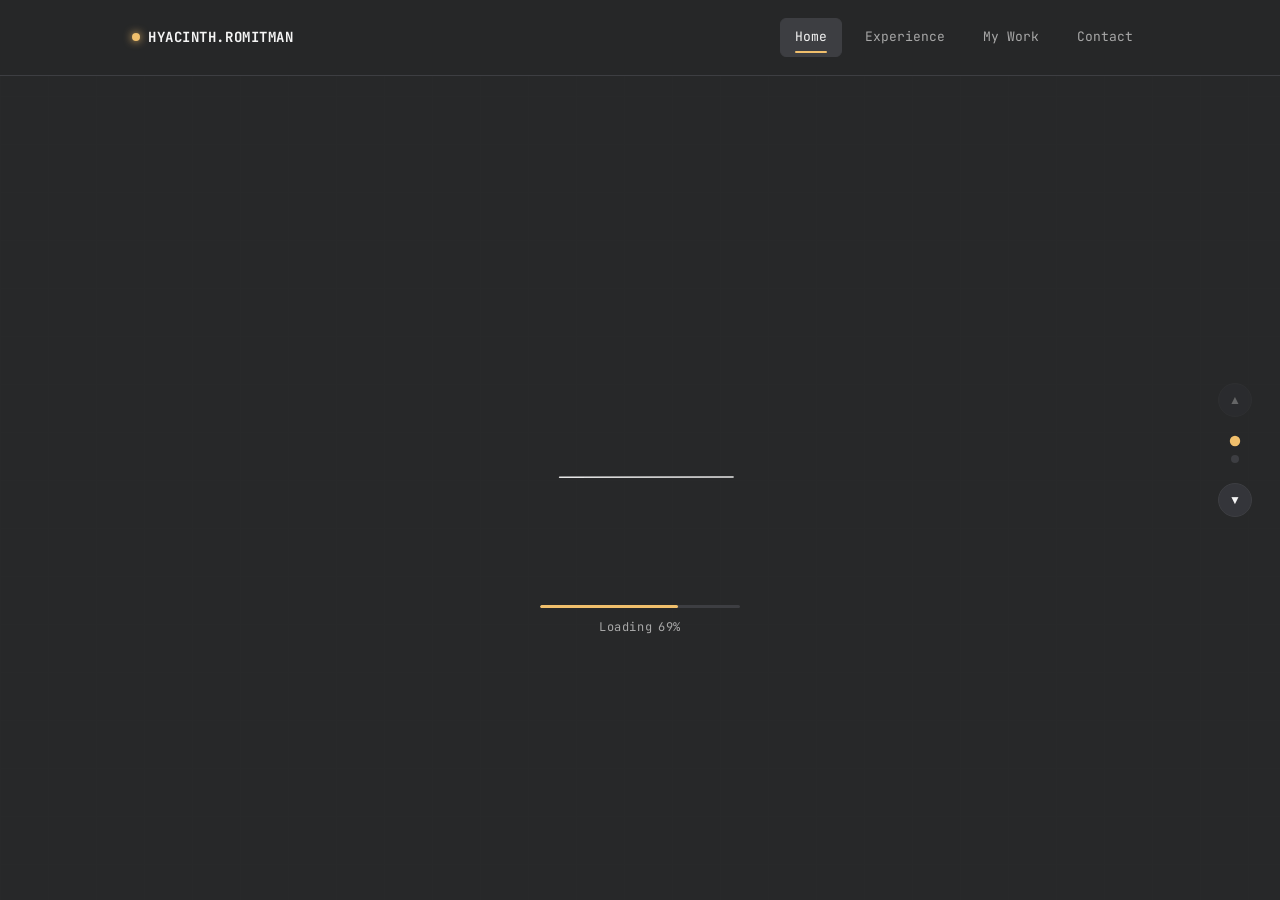
==== commit 5e785180: "Add files via upload" ====
--- a/index.html
+++ b/index.html
@@ -12,7 +12,7 @@
 <meta name="twitter:description" content="Project operations coordinator moving into data analytics. Experience, tools, and personal projects.">
 <link rel="stylesheet" href="style.css">
 </head>
-<body>
+<body class="home-page">
 
 <nav class="statusbar">
   <div class="statusbar-inner">
@@ -26,89 +26,74 @@
   </div>
 </nav>
 
-<main class="wrap">
+<div class="home-carousel" id="home-carousel">
+  <div class="home-track" id="home-track">
 
-  <section class="hero-stage" style="padding-top:48px;">
-    <div class="hero-illo-wrap" id="hero-illo-wrap">
-      <svg class="illo illo-a" id="illo-a" viewBox="0 0 760.239 799.616" xmlns="http://www.w3.org/2000/svg"><g transform="translate(-417.288 -143.963)"><g transform="translate(417.288 233.883)"><rect width="220.76" height="122.745" rx="6" fill="#e6e6e6"/><rect width="213.342" height="114.427" rx="4" transform="translate(3.822 4.271)" fill="#fff"/><g transform="translate(26.304 33.203)"><path d="M715.379,329.316a1.254,1.254,0,0,1-.234-1.076,29.7,29.7,0,0,0,0-13.794,1.254,1.254,0,0,1,.235-1.076,1.233,1.233,0,0,1,.972-.469h11.573a1.249,1.249,0,0,1,1.23,1.047,48.614,48.614,0,0,1,0,14.8,1.249,1.249,0,0,1-1.23,1.047H716.351A1.233,1.233,0,0,1,715.379,329.316Z" transform="translate(-715.109 -312.9)" fill="#F0BF6C"/><path d="M734.776,329.52h-6.1a.858.858,0,0,1-.857-.857V328.3a.858.858,0,0,1,.857-.857h6.1a.858.858,0,0,1,.857.857v.364A.858.858,0,0,1,734.776,329.52Z" transform="translate(-724.192 -323.29)" fill="#fff"/><path d="M734.776,342.069h-6.1a.858.858,0,0,1-.857-.857v-.363a.858.858,0,0,1,.857-.857h6.1a.858.858,0,0,1,.857.857v.364A.858.858,0,0,1,734.776,342.069Z" transform="translate(-724.192 -332.256)" fill="#fff"/></g><path d="M538.555,272.485H351.147a.31.31,0,1,1,0-.62H538.555a.31.31,0,1,1,0,.62Z" transform="translate(-334.521 -254.721)" fill="#3f3d56"/><path d="M522.148,341.028a.31.31,0,0,1-.31-.31V238.805a.31.31,0,0,1,.62,0V340.718a.31.31,0,0,1-.31.31Z" transform="translate(-452.551 -231.688)" fill="#3f3d56"/><path d="M673.148,341.028a.31.31,0,0,1-.31-.31V238.805a.31.31,0,0,1,.62,0V340.718a.31.31,0,0,1-.31.31Z" transform="translate(-556.776 -231.688)" fill="#3f3d56"/><path d="M824.148,341.028a.31.31,0,0,1-.31-.31V238.805a.31.31,0,0,1,.62,0V340.718a.31.31,0,0,1-.31.31Z" transform="translate(-661.003 -231.688)" fill="#3f3d56"/><path d="M773.429,393.108H762.111a1.4,1.4,0,0,1-1.394-1.394V378.357a1.4,1.4,0,0,1,1.394-1.394h11.318a1.4,1.4,0,0,1,1.394,1.394v13.357A1.4,1.4,0,0,1,773.429,393.108Z" transform="translate(-617.434 -327.262)" fill="#090814"/><path d="M702.429,409.108H691.111a1.4,1.4,0,0,1-1.394-1.394V394.357a1.4,1.4,0,0,1,1.394-1.394h11.318a1.4,1.4,0,0,1,1.394,1.394v13.357A1.4,1.4,0,0,1,702.429,409.108Z" transform="translate(-568.428 -338.307)" fill="#e6e6e6"/><path d="M549.429,477.108H538.111a1.4,1.4,0,0,1-1.394-1.394V462.357a1.4,1.4,0,0,1,1.394-1.394h11.318a1.4,1.4,0,0,1,1.394,1.394v13.357A1.4,1.4,0,0,1,549.429,477.108Z" transform="translate(-462.821 -385.243)" fill="#e6e6e6"/><path d="M364.429,420.108H353.111a1.4,1.4,0,0,1-1.394-1.394V405.357a1.4,1.4,0,0,1,1.394-1.394h11.318a1.4,1.4,0,0,1,1.394,1.394v13.357A1.4,1.4,0,0,1,364.429,420.108Z" transform="translate(-335.128 -345.899)" fill="#090814"/><path d="M467.428,341.108H456.11a1.4,1.4,0,0,1-1.394-1.394V326.357a1.4,1.4,0,0,1,1.394-1.394h11.318a1.4,1.4,0,0,1,1.394,1.394v13.357a1.4,1.4,0,0,1-1.394,1.394Z" transform="translate(-406.222 -291.37)" fill="#e6e6e6"/><path d="M423.734,251.973H406.078a1.239,1.239,0,0,1,0-2.478h17.656a1.239,1.239,0,0,1,0,2.478Z" transform="translate(-371.794 -239.281)" fill="#e6e6e6"/><path d="M584.734,251.973H567.078a1.239,1.239,0,0,1,0-2.478h17.656a1.239,1.239,0,0,1,0,2.478Z" transform="translate(-482.922 -239.281)" fill="#e6e6e6"/><path d="M735.734,251.973H718.078a1.239,1.239,0,0,1,0-2.478h17.656a1.239,1.239,0,0,1,0,2.478Z" transform="translate(-587.147 -239.281)" fill="#e6e6e6"/><path d="M876.734,251.973H859.078a1.239,1.239,0,0,1,0-2.478h17.656a1.239,1.239,0,0,1,0,2.478Z" transform="translate(-684.471 -239.281)" fill="#e6e6e6"/><path d="M926.429,332.108H915.111a1.4,1.4,0,0,1-1.394-1.394V317.357a1.4,1.4,0,0,1,1.394-1.394h11.318a1.4,1.4,0,0,1,1.394,1.394v13.357A1.4,1.4,0,0,1,926.429,332.108Z" transform="translate(-723.04 -285.16)" fill="#e6e6e6"/><path d="M897.429,409.108H886.111a1.4,1.4,0,0,1-1.394-1.394V394.357a1.4,1.4,0,0,1,1.394-1.394h11.318a1.4,1.4,0,0,1,1.394,1.394v13.357A1.4,1.4,0,0,1,897.429,409.108Z" transform="translate(-703.023 -338.307)" fill="#e6e6e6"/><g transform="translate(45.872 72.35)"><path d="M715.379,329.316a1.254,1.254,0,0,1-.234-1.076,29.7,29.7,0,0,0,0-13.794,1.254,1.254,0,0,1,.235-1.076,1.233,1.233,0,0,1,.972-.469h11.573a1.249,1.249,0,0,1,1.23,1.047,48.614,48.614,0,0,1,0,14.8,1.249,1.249,0,0,1-1.23,1.047H716.351A1.233,1.233,0,0,1,715.379,329.316Z" transform="translate(-715.109 -312.9)" fill="#F0BF6C"/><path d="M734.776,329.52h-6.1a.858.858,0,0,1-.857-.857V328.3a.858.858,0,0,1,.857-.857h6.1a.858.858,0,0,1,.857.857v.364A.858.858,0,0,1,734.776,329.52Z" transform="translate(-724.192 -323.29)" fill="#fff"/><path d="M734.776,342.069h-6.1a.858.858,0,0,1-.857-.857v-.363a.858.858,0,0,1,.857-.857h6.1a.858.858,0,0,1,.857.857v.364A.858.858,0,0,1,734.776,342.069Z" transform="translate(-724.192 -332.256)" fill="#fff"/></g><g transform="translate(92.984 40.885)"><path d="M715.379,329.316a1.254,1.254,0,0,1-.234-1.076,29.7,29.7,0,0,0,0-13.794,1.254,1.254,0,0,1,.235-1.076,1.233,1.233,0,0,1,.972-.469h11.573a1.249,1.249,0,0,1,1.23,1.047,48.614,48.614,0,0,1,0,14.8,1.249,1.249,0,0,1-1.23,1.047H716.351A1.233,1.233,0,0,1,715.379,329.316Z" transform="translate(-715.109 -312.9)" fill="#F0BF6C"/><path d="M734.776,329.52h-6.1a.858.858,0,0,1-.857-.857V328.3a.858.858,0,0,1,.857-.857h6.1a.858.858,0,0,1,.857.857v.364A.858.858,0,0,1,734.776,329.52Z" transform="translate(-724.192 -323.29)" fill="#fff"/><path d="M734.776,342.069h-6.1a.858.858,0,0,1-.857-.857v-.363a.858.858,0,0,1,.857-.857h6.1a.858.858,0,0,1,.857.857v.364A.858.858,0,0,1,734.776,342.069Z" transform="translate(-724.192 -332.256)" fill="#fff"/></g><g transform="translate(125.146 26.345)"><path d="M715.379,329.316a1.254,1.254,0,0,1-.234-1.076,29.7,29.7,0,0,0,0-13.794,1.254,1.254,0,0,1,.235-1.076,1.233,1.233,0,0,1,.972-.469h11.573a1.249,1.249,0,0,1,1.23,1.047,48.614,48.614,0,0,1,0,14.8,1.249,1.249,0,0,1-1.23,1.047H716.351A1.233,1.233,0,0,1,715.379,329.316Z" transform="translate(-715.109 -312.9)" fill="#F0BF6C"/><path d="M734.776,329.52h-6.1a.858.858,0,0,1-.857-.857V328.3a.858.858,0,0,1,.857-.857h6.1a.858.858,0,0,1,.857.857v.364A.858.858,0,0,1,734.776,329.52Z" transform="translate(-724.192 -323.29)" fill="#fff"/><path d="M734.776,342.069h-6.1a.858.858,0,0,1-.857-.857v-.363a.858.858,0,0,1,.857-.857h6.1a.858.858,0,0,1,.857.857v.364A.858.858,0,0,1,734.776,342.069Z" transform="translate(-724.192 -332.256)" fill="#fff"/></g><g transform="translate(170.14 28.283)"><path d="M715.379,329.316a1.254,1.254,0,0,1-.234-1.076,29.7,29.7,0,0,0,0-13.794,1.254,1.254,0,0,1,.235-1.076,1.233,1.233,0,0,1,.972-.469h11.573a1.249,1.249,0,0,1,1.23,1.047,48.614,48.614,0,0,1,0,14.8,1.249,1.249,0,0,1-1.23,1.047H716.351A1.233,1.233,0,0,1,715.379,329.316Z" transform="translate(-715.109 -312.9)" fill="#F0BF6C"/><path d="M734.776,329.52h-6.1a.858.858,0,0,1-.857-.857V328.3a.858.858,0,0,1,.857-.857h6.1a.858.858,0,0,1,.857.857v.364A.858.858,0,0,1,734.776,329.52Z" transform="translate(-724.192 -323.29)" fill="#fff"/><path d="M734.776,342.069h-6.1a.858.858,0,0,1-.857-.857v-.363a.858.858,0,0,1,.857-.857h6.1a.858.858,0,0,1,.857.857v.364A.858.858,0,0,1,734.776,342.069Z" transform="translate(-724.192 -332.256)" fill="#fff"/></g></g><g transform="translate(870.49 540.323)"><path d="M387.537,598.921a11.662,11.662,0,0,0,13.307,11.557,19.634,19.634,0,0,0,18,11.79h0a19.633,19.633,0,0,0,19.633-19.633V585.624c0-4.378-3.55-5.844-7.928-5.844h-23.41c-4.378,0-7.928,1.465-7.928,5.844v1.623a11.687,11.687,0,0,0-11.674,11.674Zm3.184,0a8.5,8.5,0,0,1,8.49-8.49v12.2a19.666,19.666,0,0,0,.581,4.747c-.193.013-.385.029-.581.029A8.5,8.5,0,0,1,390.721,598.921Z" transform="translate(-387.537 -579.78)" fill="#F0BF6C"/><ellipse cx="14.589" cy="2.084" rx="14.589" ry="2.084" transform="translate(16.674 1.2)" fill="#2f2e41"/></g><g transform="translate(682.398 326.365)"><rect width="22.137" height="29.178" transform="translate(164.883 566.133)" fill="#ed9da0"/><path d="M656.394,508.39H703.45a27.139,27.139,0,0,0,11.688-2.664l8.674-4.168a5.211,5.211,0,0,0-.868-9.717l-17.9-4.952L674.43,470.8l-.023.116c-.572,2.9-1.459,7.281-1.573,7.547-3.14,3.6-6.365,5.254-9.587,4.928-5.619-.57-9.355-7.058-9.391-7.124l-.028-.05-.057.006a3.726,3.726,0,0,0-2.893,1.578c-1.282,1.933-.5,4.909-.371,5.359-1.535,1.5-2.224,9.89-2.277,10.567-2.22,2.353-3.274,4.614-3.135,6.723a7.24,7.24,0,0,0,3.038,5.087,13.141,13.141,0,0,0,8.261,2.86Z" transform="translate(-487.732 107.057)" fill="#090814"/><rect width="22.137" height="29.178" transform="translate(31.982 587.027) rotate(-163.78)" fill="#ed9da0"/><path d="M774.757,496.182l45.183,13.145a27.141,27.141,0,0,0,11.967.708l9.495-1.581a5.21,5.21,0,0,0,1.876-9.572l-15.8-9.754-24.906-24-.054.1c-1.355,2.624-3.439,6.583-3.618,6.807-4.019,2.577-7.579,3.267-10.581,2.054-5.237-2.116-7.01-9.39-7.028-9.463l-.014-.056-.056-.01a3.726,3.726,0,0,0-3.218.706c-1.772,1.5-1.851,4.575-1.853,5.042-1.894,1.013-4.9,8.875-5.139,9.51-2.789,1.639-4.433,3.516-4.887,5.579a7.239,7.239,0,0,0,1.5,5.732,13.141,13.141,0,0,0,7.133,5.053Z" transform="translate(-766.022 105.05)" fill="#090814"/><path d="M709.709,72.492a35.989,35.989,0,1,1,46.773,34.343l-6.957,45.979-35.467-29.556a89.348,89.348,0,0,0,11.776-20.764,35.952,35.952,0,0,1-16.117-30Z" transform="translate(-627.789 -30.712)" fill="#ed9da0"/><path d="M719.959,231.8l-5.195-72.731a48.1,48.1,0,0,1,2.346-18.641l15.4-46.184,45.347,14.565,19.134,43.775,10.421,19.106a22.335,22.335,0,0,1-3.814,26.487l-6.607,6.607L806.2,238.56l-.969-.034,1.3.168S868.1,423.917,865.891,581.44H786.862l-4.689-182.856L768.445,588.537l-104.138-6L719.955,231.8Z" transform="translate(-652.241 -12.395)" fill="#e6e6e6"/><path d="M704.794,121.171s1.681,12.75,17.251,13.167l31.584.845s-26.7-64.977-15.718-57.657,40.254-23.368,40.254-23.368l8.638,16.2s20.633-7.473-2.234-25.773c0,0-27.289-21.1-56.261-8.428S704.794,121.171,704.794,121.171Z" transform="translate(-634.429 -32.107)" fill="#090814"/><path d="M800.363,233.659c.417-8.12-7.19-15.11-17-15.62a19.315,19.315,0,0,0-14.14,4.794l-.223-.011L710.846,216.8l4.362-57.717c1.614-11.165-1.52-22.416-12.515-24.945h0a21.681,21.681,0,0,0-26.542,21.229l.333,72.7a18.682,18.682,0,0,0,18.8,18.6l72.983-5.454a19.315,19.315,0,0,0,13.571,6.229c9.811.508,18.105-5.665,18.524-13.784Z" transform="translate(-602.272 0.083)" fill="#ed9da0"/><path d="M788.738,135.028l-3.5,65.845-48.673-3.3,8.608-68.483" transform="translate(-670.208 -1.341)" fill="#e6e6e6"/></g><path d="M989.485,708.944l-357.96.4a1.568,1.568,0,0,1,0-3.137l357.96-.4a1.568,1.568,0,0,1,0,3.137Z" transform="translate(-8.59 234.23)" fill="#e6e6e6"/><g transform="translate(959.524 204.547)"><g transform="translate(0 10.802)"><path d="M441.6,264.727l-89,22.917a11.768,11.768,0,0,1-14.315-8.452l-26.913-104.52a11.768,11.768,0,0,1,8.452-14.315l82.8-21.321,21.191,9.487,26.237,101.892A11.768,11.768,0,0,1,441.6,264.727Z" transform="translate(-311.007 -139.036)" fill="#e6e6e6"/><path d="M326.786,170.092a8.38,8.38,0,0,0-6.019,10.193l26.915,104.52a8.38,8.38,0,0,0,10.193,6.019l89-22.921a8.38,8.38,0,0,0,6.019-10.193L427.062,157.4l-18.625-8.334Z" transform="translate(-317.12 -145.493)" fill="#fff"/><path d="M588.817,149.572l-13.777,3.547a3.912,3.912,0,0,1-4.768-2.815l-2.619-10.173a.245.245,0,0,1,.34-.285l20.862,9.265a.245.245,0,0,1-.038.461Z" transform="translate(-476.232 -139.543)" fill="#e6e6e6"/><path d="M529.08,410.8l-40.519,10.435a1.957,1.957,0,0,1-.976-3.791L528.1,407.009a1.958,1.958,0,1,1,.976,3.791Z" transform="translate(-423.741 -311.516)" fill="#ccc"/><path d="M541.524,423.108l-48.338,12.448a1.957,1.957,0,0,1-.976-3.791l48.338-12.448a1.957,1.957,0,1,1,.976,3.791Z" transform="translate(-426.718 -319.44)" fill="#ccc"/><circle cx="6.918" cy="6.918" r="6.918" transform="translate(41.364 108.448)" fill="#F0BF6C"/><path d="M463.324,266.212l-53.815,13.853a6.062,6.062,0,0,1-7.373-4.355L390.859,231.9a6.062,6.062,0,0,1,4.355-7.37l53.813-13.852a6.062,6.062,0,0,1,7.373,4.355l11.277,43.809a6.062,6.062,0,0,1-4.353,7.369Z" transform="translate(-362.292 -185.034)" fill="#fff"/><path d="M463.324,266.212l-53.815,13.853a6.062,6.062,0,0,1-7.373-4.355L390.859,231.9a6.062,6.062,0,0,1,4.355-7.37l53.813-13.852a6.062,6.062,0,0,1,7.373,4.355l11.277,43.809a6.062,6.062,0,0,1-4.353,7.369ZM395.392,225.22a5.348,5.348,0,0,0-3.841,6.507l11.277,43.809a5.349,5.349,0,0,0,6.507,3.841l53.81-13.855a5.349,5.349,0,0,0,3.841-6.507L455.71,215.206a5.349,5.349,0,0,0-6.507-3.841Z" transform="translate(-362.292 -185.034)" fill="#e6e6e6"/><path d="M495.544,248.888l-27.158,6.991a.973.973,0,0,1-1.179-.611.936.936,0,0,1,.66-1.191l27.646-7.117c1.117.566.822,1.723.031,1.927Z" transform="translate(-411.541 -208.517)" fill="#f2f2f2"/><path d="M498.984,262.261l-27.158,6.991a.973.973,0,0,1-1.179-.612.935.935,0,0,1,.66-1.191l27.646-7.117c1.117.566.823,1.723.031,1.927Z" transform="translate(-413.756 -217.125)" fill="#f2f2f2"/><path d="M437.6,275.8l-8.289,2.133a1.054,1.054,0,0,1-1.283-.758l-2.518-9.78a1.054,1.054,0,0,1,.758-1.283l8.289-2.134a1.055,1.055,0,0,1,1.283.758l2.518,9.78a1.054,1.054,0,0,1-.758,1.283Z" transform="translate(-384.703 -219.454)" fill="#F0BF6C"/><path d="M479.985,289.7l-41.449,10.67a.973.973,0,0,1-1.179-.611.935.935,0,0,1,.66-1.191l41.937-10.795c1.117.566.823,1.723.031,1.927Z" transform="translate(-392.323 -234.793)" fill="#f2f2f2"/><path d="M483.429,303.08l-41.45,10.67a.973.973,0,0,1-1.179-.611.936.936,0,0,1,.66-1.191L483.4,301.153c1.117.566.823,1.723.031,1.927Z" transform="translate(-394.54 -243.406)" fill="#f2f2f2"/><path d="M486.87,316.449l-41.449,10.67a.973.973,0,0,1-1.179-.611.936.936,0,0,1,.66-1.191l41.937-10.795C487.956,315.088,487.658,316.245,486.87,316.449Z" transform="translate(-396.756 -252.013)" fill="#f2f2f2"/><path d="M490.313,329.826,448.864,340.5a.973.973,0,0,1-1.179-.611.936.936,0,0,1,.66-1.191L490.283,327.9C491.4,328.465,491.105,329.622,490.313,329.826Z" transform="translate(-398.972 -260.625)" fill="#f2f2f2"/><path d="M493.755,343.2l-41.449,10.67a.973.973,0,0,1-1.179-.611.935.935,0,0,1,.66-1.191l41.937-10.795C494.84,341.835,494.547,343,493.755,343.2Z" transform="translate(-401.188 -269.232)" fill="#f2f2f2"/><path d="M442.953,459.152a.716.716,0,0,1-.454-.031h-.009l-1.885-.8a.723.723,0,0,1,.566-1.33l1.221.52,1.6-3.765a.722.722,0,0,1,.947-.382h0l-.009.025.01-.025a.723.723,0,0,1,.382.947l-1.883,4.422a.723.723,0,0,1-.486.416Z" transform="translate(-394.16 -341.36)" fill="#fff"/></g><g transform="translate(62.341 21.142) rotate(-8)"><g transform="translate(42.793 0) rotate(19)"><path d="M103.655,131.439h-91.9A11.768,11.768,0,0,1,0,119.683V11.755A11.768,11.768,0,0,1,11.755,0h85.5l18.154,14.472V119.683a11.768,11.768,0,0,1-11.755,11.756Z" transform="translate(0 0)" fill="#e6e6e6"/><path d="M8.371,0A8.38,8.38,0,0,0,0,8.371V116.3a8.38,8.38,0,0,0,8.371,8.371h91.9a8.38,8.38,0,0,0,8.371-8.371V12.718L92.685,0Z" transform="translate(3.384 3.384)" fill="#fff"/><path d="M43.8,3.912H1.956A1.956,1.956,0,1,1,1.956,0H43.8a1.956,1.956,0,1,1,0,3.912Z" transform="translate(41.982 30.852)" fill="#F0BF6C"/><path d="M51.872,3.912H1.956A1.956,1.956,0,1,1,1.956,0H51.872a1.956,1.956,0,1,1,0,3.912Z" transform="translate(41.982 37.458)" fill="#F0BF6C"/><path d="M43.8,0H1.956a1.956,1.956,0,1,0,0,3.912H43.8A1.956,1.956,0,1,0,43.8,0Z" transform="translate(41.983 60.457)" fill="#ccc"/><path d="M51.872,0H1.956a1.956,1.956,0,1,0,0,3.912H51.872a1.956,1.956,0,0,0,0-3.912Z" transform="translate(41.983 67.065)" fill="#ccc"/><path d="M43.8,3.912H1.956A1.956,1.956,0,1,1,1.956,0H43.8a1.956,1.956,0,1,1,0,3.912Z" transform="translate(41.982 90.065)" fill="#ccc"/><path d="M51.872,3.912H1.956A1.956,1.956,0,1,1,1.956,0H51.872a1.956,1.956,0,1,1,0,3.912Z" transform="translate(41.982 96.672)" fill="#ccc"/><circle cx="6.918" cy="6.918" r="6.918" transform="translate(19.597 29.194)" fill="#F0BF6C"/><path d="M2.349,5.261a.718.718,0,0,1-.432-.144l-.008-.006L.283,3.868a.723.723,0,1,1,.879-1.147l1.054.808L4.7.283A.722.722,0,0,1,5.717.149h0L5.7.17l.02-.021a.723.723,0,0,1,.134,1.013L2.923,4.979a.723.723,0,0,1-.575.281Z" transform="translate(23.482 33.49)" fill="#fff"/><path d="M13.835,6.919A6.918,6.918,0,0,1,6.918,13.84a1.487,1.487,0,0,1-.178-.007,6.918,6.918,0,1,1,7.1-6.914Z" transform="translate(20.31 58.8)" fill="#F0BF6C"/><circle cx="6.918" cy="6.918" r="6.918" transform="translate(19.597 88.407)" fill="#F0BF6C"/><path d="M18.138,14.664H3.912A3.912,3.912,0,0,1,0,10.752V.245A.245.245,0,0,1,.4.052L18.29,14.226a.245.245,0,0,1-.152.436Z" transform="translate(96.918 0.274)" fill="#e6e6e6"/></g></g></g><g transform="translate(703.506 143.963)"><rect width="217.924" height="121.168" rx="6" fill="#e6e6e6"/><rect width="210.6" height="112.957" rx="4" transform="translate(3.773 4.218)" fill="#fff"/><path d="M860.043,427.728H706.236a.481.481,0,0,1-.481-.481v-73.72a.481.481,0,1,1,.963,0v73.239H860.043a.481.481,0,1,1,0,.963Z" transform="translate(-674.177 -329.692)" fill="#3f3d56"/><path d="M748.027,445.968h-13.99a1.431,1.431,0,0,1-1.429-1.429V425.255a1.431,1.431,0,0,1,1.429-1.429h13.989a1.43,1.43,0,0,1,1.429,1.429v19.284a1.43,1.43,0,0,1-1.429,1.429Z" transform="translate(-683.106 -353.227)" fill="#F0BF6C"/><path d="M786.246,436.854h-13.99a1.431,1.431,0,0,1-1.429-1.429V397.848a1.431,1.431,0,0,1,1.429-1.429h13.989a1.43,1.43,0,0,1,1.429,1.429v37.575a1.43,1.43,0,0,1-1.429,1.429Z" transform="translate(-695.815 -344.112)" fill="#F0BF6C"/><path d="M824.465,445.968h-13.99a1.431,1.431,0,0,1-1.429-1.429V425.255a1.431,1.431,0,0,1,1.429-1.429h13.989a1.43,1.43,0,0,1,1.429,1.429v19.284a1.43,1.43,0,0,1-1.429,1.429Z" transform="translate(-708.522 -353.227)" fill="#F0BF6C"/><path d="M862.684,433.26h-13.99a1.4,1.4,0,0,1-1.429-1.364V386.97a1.4,1.4,0,0,1,1.429-1.364h13.989a1.4,1.4,0,0,1,1.429,1.364V431.9a1.4,1.4,0,0,1-1.428,1.364Z" transform="translate(-721.229 -340.52)" fill="#F0BF6C"/><path d="M900.9,426.787h-13.99a1.43,1.43,0,0,1-1.429-1.429V367.566a1.43,1.43,0,0,1,1.429-1.429H900.9a1.43,1.43,0,0,1,1.429,1.429v57.792a1.43,1.43,0,0,1-1.429,1.429Z" transform="translate(-733.937 -334.044)" fill="#F0BF6C"/></g></g></svg>
-      <svg class="illo illo-b" id="illo-b" viewBox="0 0 773.053 800" xmlns="http://www.w3.org/2000/svg"><g transform="translate(-683.539 -100)"><path d="M596.274,441.244H925c5.466,0,9.895-1.115,9.9-2.49V410.877c-.007-1.374-4.435-2.487-9.9-2.49H596.274c-5.466,0-9.895,1.115-9.9,2.49v27.878c.007,1.374,4.435,2.487,9.9,2.49Z" transform="translate(266.189 80.723)" fill="#f1f1f1"/><path d="M595.082,321.539l.364-.268.009-.007a4.448,4.448,0,0,1,6.222.919L675.669,421.8h8.141v-1.911a1.779,1.779,0,0,1,1.779-1.779h4.856a1.779,1.779,0,0,1,1.779,1.779v1.913h2.811v-1.913a1.779,1.779,0,0,1,1.779-1.779h4.856a1.779,1.779,0,0,1,1.779,1.779v1.913h2.8v-1.913a1.779,1.779,0,0,1,1.779-1.779h4.856a1.779,1.779,0,0,1,1.779,1.779v1.913h2.812v-1.913a1.779,1.779,0,0,1,1.779-1.779h4.857a1.779,1.779,0,0,1,1.779,1.779v1.913h2.8v-1.913a1.779,1.779,0,0,1,1.779-1.779h4.856a1.779,1.779,0,0,1,1.779,1.779v1.912h2.811v-1.912a1.779,1.779,0,0,1,1.779-1.779h4.851a1.779,1.779,0,0,1,1.779,1.779v1.913h2.811v-1.913a1.779,1.779,0,0,1,1.779-1.779h4.856a1.779,1.779,0,0,1,1.779,1.779v1.913h2.8v-1.913a1.779,1.779,0,0,1,1.779-1.779h4.856a1.779,1.779,0,0,1,1.779,1.779v1.913h2.811v-1.913a1.779,1.779,0,0,1,1.779-1.779h4.856a1.779,1.779,0,0,1,1.779,1.779v1.913h2.8v-1.913a1.779,1.779,0,0,1,1.779-1.779h4.856a1.779,1.779,0,0,1,1.779,1.779v1.913h3.526a4.448,4.448,0,0,1,4.448,4.448v4.239a4.448,4.448,0,0,1-4.448,4.448H676.4a6.627,6.627,0,0,1-6.488-5.281l-.047.032-75.7-101.924-.007-.009a4.448,4.448,0,0,1,.919-6.222Z" transform="translate(391.309 59.283)" fill="#090814"/><path d="M128.315,741.875H899.7a1.344,1.344,0,0,0,0-2.487H128.315a1.344,1.344,0,0,0,0,2.487Z" transform="translate(556.06 158.125)" fill="#cbcbcb"/><path d="M368.587,0H10.777C4.828,0,.007,1.115,0,2.49V30.367c.007,1.375,4.828,2.49,10.777,2.49h357.81c5.949,0,10.77-1.115,10.777-2.49V2.491C379.357,1.117,374.536,0,368.587,0Z" transform="translate(1043.248 518.149) rotate(90)" fill="#f1f1f1"/><g transform="translate(1112.62 213.972)"><rect width="24.586" height="32.405" transform="translate(57.763 628.766)" fill="#ed9da0"/><path d="M723.229,512.549H670.968a30.14,30.14,0,0,1-12.981-2.957l-9.633-4.63a5.788,5.788,0,0,1,.964-10.792l19.88-5.5L703.2,470.8l.025.126c.632,3.22,1.621,8.086,1.747,8.382,3.487,4,7.07,5.834,10.647,5.473,6.242-.632,10.389-7.847,10.43-7.912l.032-.056.063.007a4.138,4.138,0,0,1,3.213,1.753c1.424,2.151.555,5.451.413,5.953,1.706,1.666,2.47,10.984,2.529,11.737,2.465,2.616,3.639,5.124,3.482,7.463a8.039,8.039,0,0,1-3.374,5.65,14.6,14.6,0,0,1-9.176,3.176Z" transform="translate(-645.077 170.987)" fill="#090814"/><rect width="24.586" height="32.405" transform="translate(220.902 620.855) rotate(-16.22)" fill="#ed9da0"/><path d="M844.867,499.693l-50.183,14.6a30.138,30.138,0,0,1-13.29.787l-10.545-1.756a5.787,5.787,0,0,1-2.083-10.625l17.547-10.834,27.662-26.656.059.114c1.506,2.909,3.82,7.311,4.018,7.56,4.464,2.863,8.416,3.629,11.752,2.275,5.818-2.35,7.785-10.429,7.805-10.51l.016-.063.061-.011a4.139,4.139,0,0,1,3.575.784c1.969,1.666,2.055,5.081,2.059,5.6,2.1,1.125,5.439,9.857,5.707,10.562,3.1,1.82,4.922,3.9,5.427,6.2a8.039,8.039,0,0,1-1.666,6.369,14.594,14.594,0,0,1-7.922,5.613Z" transform="translate(-589.093 168.055)" fill="#090814"/><path d="M789.654,76.468a39.97,39.97,0,1,0-51.948,38.142l7.727,51.065,39.391-32.82a99.239,99.239,0,0,1-13.079-23.061,39.93,39.93,0,0,0,17.9-33.323Z" transform="translate(-615.162 -30.074)" fill="#ed9da0"/><path d="M826.44,247.018l5.771-80.778a53.428,53.428,0,0,0-2.606-20.7L812.5,94.248l-50.365,16.176-21.25,48.618-11.573,21.22a24.807,24.807,0,0,0,4.236,29.416l7.337,7.336-10.228,37.513,1.076-.038-1.443.188S661.91,460.392,664.365,635.343h87.771l5.21-203.083,15.248,210.964,115.664-6.661L826.445,247.018Z" transform="translate(-636.175 -3.342)" fill="#e6e6e6"/><path d="M804.959,131.024s-1.868,14.166-19.16,14.625l-35.078.938s29.654-72.166,17.454-64.036S723.468,56.6,723.468,56.6L713.874,74.59s-22.916-8.3,2.482-28.624c0,0,30.309-23.429,62.484-9.36S804.959,131.024,804.959,131.024Z" transform="translate(-617.634 -32.108)" fill="#090814"/><path d="M676.166,244.73c-.463-9.019,7.985-16.782,18.879-17.347a21.453,21.453,0,0,1,15.705,5.324l.252-.013,64.588-6.689-4.845-64.1c-1.792-12.4,1.689-24.9,13.9-27.7h0a24.079,24.079,0,0,1,29.479,23.578l-.37,80.743a20.743,20.743,0,0,1-20.88,20.658l-81.058-6.057a21.452,21.452,0,0,1-15.072,6.917c-10.9.569-20.111-6.292-20.573-15.3Z" transform="translate(-630.697 14.871)" fill="#ed9da0"/><path d="M736.562,135.682l3.891,73.129,54.057-3.668-9.56-76.06" transform="translate(-602.73 12.789)" fill="#e6e6e6"/></g><g transform="translate(1036.385 100)"><path d="M834.807,229.333h-.43a8.646,8.646,0,0,1,3.86.913h-1.958a7.967,7.967,0,0,0-7.958,7.958v21.083a7.967,7.967,0,0,0,7.958,7.958h1.248a8.655,8.655,0,0,1-3.148.6h.43a8.724,8.724,0,0,0,8.713-8.713V238.046a8.724,8.724,0,0,0-8.713-8.713Z" transform="translate(-692.909 -229.333)" fill="#FFC86B"/><path d="M834.807,229.333h-.43a8.646,8.646,0,0,1,3.86.913h-1.958a7.967,7.967,0,0,0-7.958,7.958v21.083a7.967,7.967,0,0,0,7.958,7.958h1.248a8.655,8.655,0,0,1-3.148.6h.43a8.724,8.724,0,0,0,8.713-8.713V238.046a8.724,8.724,0,0,0-8.713-8.713Z" transform="translate(-692.909 -229.333)" opacity="0.21"/><path d="M832.091,267.323a7.967,7.967,0,0,1-7.958-7.958V238.282a7.967,7.967,0,0,1,7.958-7.958h1.958a8.647,8.647,0,0,0-3.86-.913H809.108a8.724,8.724,0,0,0-8.713,8.713v21.083a8.723,8.723,0,0,0,8.713,8.713h21.083a8.654,8.654,0,0,0,3.148-.6Z" transform="translate(-688.64 -229.345)" fill="#F0BF6C"/><path d="M832.091,267.323a7.967,7.967,0,0,1-7.958-7.958V238.282a7.967,7.967,0,0,1,7.958-7.958h1.958a8.647,8.647,0,0,0-3.86-.913H809.108a8.724,8.724,0,0,0-8.713,8.713v21.083a8.723,8.723,0,0,0,8.713,8.713h21.083a8.654,8.654,0,0,0,3.148-.6Z" transform="translate(-688.64 -229.345)" fill="#FFC86B"/><path d="M900.768,229.333h-.43a8.646,8.646,0,0,1,3.859.913h-1.96a7.967,7.967,0,0,0-7.959,7.958v21.083a7.967,7.967,0,0,0,7.958,7.958h1.251a8.653,8.653,0,0,1-3.148.6h.43a8.724,8.724,0,0,0,8.713-8.713V238.046a8.724,8.724,0,0,0-8.713-8.713Z" transform="translate(-814.748 -229.333)" fill="#3f3d56"/><path d="M900.768,229.333h-.43a8.646,8.646,0,0,1,3.859.913h-1.96a7.967,7.967,0,0,0-7.959,7.958v21.083a7.967,7.967,0,0,0,7.958,7.958h1.251a8.653,8.653,0,0,1-3.148.6h.43a8.724,8.724,0,0,0,8.713-8.713V238.046a8.724,8.724,0,0,0-8.713-8.713Z" transform="translate(-814.748 -229.333)" opacity="0.21"/><path d="M834.807,229.333h-.43a8.646,8.646,0,0,1,3.86.913h-1.958a7.967,7.967,0,0,0-7.958,7.958v21.083a7.967,7.967,0,0,0,7.958,7.958h1.248a8.655,8.655,0,0,1-3.148.6h.43a8.724,8.724,0,0,0,8.713-8.713V238.046a8.724,8.724,0,0,0-8.713-8.713Z" transform="translate(-804.665 -229.333)" fill="#F0BF6C"/><path d="M834.807,229.333h-.43a8.646,8.646,0,0,1,3.86.913h-1.958a7.967,7.967,0,0,0-7.958,7.958v21.083a7.967,7.967,0,0,0,7.958,7.958h1.248a8.655,8.655,0,0,1-3.148.6h.43a8.724,8.724,0,0,0,8.713-8.713V238.046a8.724,8.724,0,0,0-8.713-8.713Z" transform="translate(-804.665 -229.333)" opacity="0.21"/><path d="M832.091,267.323a7.967,7.967,0,0,1-7.958-7.958V238.282a7.967,7.967,0,0,1,7.958-7.958h1.958a8.647,8.647,0,0,0-3.86-.913H809.108a8.724,8.724,0,0,0-8.713,8.713v21.083a8.723,8.723,0,0,0,8.713,8.713h21.083a8.654,8.654,0,0,0,3.148-.6Z" transform="translate(-800.395 -229.345)" fill="#F0BF6C"/><path d="M898.053,267.323a7.967,7.967,0,0,1-7.959-7.958V238.282a7.967,7.967,0,0,1,7.959-7.958h1.958a8.645,8.645,0,0,0-3.86-.912H875.07a8.724,8.724,0,0,0-8.714,8.713v21.083a8.723,8.723,0,0,0,8.714,8.713h21.083a8.654,8.654,0,0,0,3.148-.6Z" transform="translate(-810.48 -229.345)" fill="#3f3d56"/><path d="M897.383,284.231,890,273.169l-5.4-8.087a3,3,0,0,0-5.368.777l-2.273,7.309-4.576,14.686a3.009,3.009,0,0,0,4.455,3.451l1.624-1a2.254,2.254,0,0,1,3.428,1.714l1.488,16.235a3.014,3.014,0,0,0,2.99,2.734c.092,0,.184-.007.276-.015l2.281-.2a3,3,0,0,0,2.718-3.27l-1.533-16.763a2.251,2.251,0,0,1,3.187-2.251l.333.151a3,3,0,0,0,3.753-4.4Z" transform="translate(-811.38 -234.593)" fill="#ccc"/><path d="M832.091,267.323a7.967,7.967,0,0,1-7.958-7.958V238.282a7.967,7.967,0,0,1,7.958-7.958h1.958a8.647,8.647,0,0,0-3.86-.913H809.108a8.724,8.724,0,0,0-8.713,8.713v21.083a8.723,8.723,0,0,0,8.713,8.713h21.083a8.654,8.654,0,0,0,3.148-.6Z" transform="translate(-800.395 -229.345)" fill="#F0BF6C"/></g><g transform="translate(874.262 138.196)"><path d="M421.634,284.039v1.9a9.844,9.844,0,0,0-1.906-.186h-9.781v20.99a11.726,11.726,0,0,1-11.714,11.714H383.785v3.233a9.792,9.792,0,0,0,.757,3.775h-2a11.511,11.511,0,0,1-.627-3.776v-3.233h-7.944v-1.869h7.944V295.6a11.726,11.726,0,0,1,11.714-11.714h14.444V280.61h1.869v3.271h9.781a11.671,11.671,0,0,1,1.906.159Z" transform="translate(-360.426 -268.927)" fill="#F0BF6C"/><path d="M398.858,269.467H372.766a11.726,11.726,0,0,0-11.714,11.714v26.092a11.726,11.726,0,0,0,11.714,11.714h26.092a11.726,11.726,0,0,0,11.714-11.714V281.149A11.725,11.725,0,0,0,398.858,269.467Zm9.85,37.811a9.863,9.863,0,0,1-9.85,9.85H372.766a9.863,9.863,0,0,1-9.85-9.85V281.187a9.864,9.864,0,0,1,9.85-9.85h26.092a9.862,9.862,0,0,1,9.85,9.813Z" transform="translate(-361.052 -269.467)" fill="#3f3d56"/><path d="M381.55,316.438v1.869h1.869v-1.869Zm0,0v1.869h1.869v-1.869Zm39.718-32.55a11.667,11.667,0,0,0-1.906-.159H393.269a11.726,11.726,0,0,0-11.714,11.714v26.092a11.508,11.508,0,0,0,.627,3.776,11.723,11.723,0,0,0,11.093,7.944h26.091a11.726,11.726,0,0,0,11.714-11.714V295.449a11.715,11.715,0,0,0-9.814-11.561Zm7.944,37.653a9.863,9.863,0,0,1-9.85,9.85H393.269a9.864,9.864,0,0,1-9.85-9.85V295.449a9.863,9.863,0,0,1,9.85-9.85h26.1a9.854,9.854,0,0,1,9.85,9.85Zm-47.661-5.1v1.869h1.869v-1.869Z" transform="translate(-360.06 -268.775)" fill="#3f3d56"/></g><g transform="translate(731.735 235.007)"><ellipse cx="24.753" cy="24.753" rx="24.753" ry="24.753" transform="translate(0 19.729)" fill="#3f3d56" opacity="0.74"/><ellipse cx="24.753" cy="24.753" rx="24.753" ry="24.753" transform="translate(24.753 19.729)" fill="#FFC86B" opacity="0.74"/><ellipse cx="24.753" cy="24.753" rx="24.753" ry="24.753" transform="translate(12.586 0)" fill="#F0BF6C" opacity="0.74"/><rect width="66.646" height="1.442" transform="translate(38.485 37.637) rotate(-17.441)" fill="#3f3d56"/><ellipse cx="2.885" cy="2.885" rx="2.885" ry="2.885" transform="translate(99.588 15.233)" fill="#3f3d56"/></g><g transform="translate(776.112 807.203)"><g transform="translate(14.329)"><path d="M532.06,773.792s16.659-22.908,33.78-20.819C565.84,752.982,547.563,772.405,532.06,773.792Z" transform="translate(-505.497 -743.888)" fill="#F0BF6C"/><path d="M502.132,779.883s-19.326-20.7-14.036-37.113C488.122,742.762,503.741,764.4,502.132,779.883Z" transform="translate(-487.179 -742.77)" fill="#F0BF6C"/><path d="M9.334,30.575S-3.61,12.084.988,0C1.012-.006,10.733,19.172,9.334,30.575Z" transform="matrix(0.985, 0.174, -0.174, 0.985, 19.242, 6.392)" fill="#e6e6e6"/></g><path d="M545.426,779.86l-2.756,44.216-.477,7.52a5.974,5.974,0,0,1-5.965,5.6H482.951a5.974,5.974,0,0,1-5.965-5.6l-.65-10.374L473.75,779.86Z" transform="translate(-471.359 -746.889)" fill="#f2f2f2"/><path d="M398.5,733.255H469.13l.524-8.365H397.98Z" transform="translate(-395.589 -691.325)" opacity="0.1"/><rect width="76.45" height="14.935" rx="4.5" transform="translate(0 26.401)" fill="#F0BF6C"/><path d="M542.985,828.492l-.477,7.52a5.974,5.974,0,0,1-5.965,5.6H483.274a5.974,5.974,0,0,1-5.965-5.6l-.649-10.374c5.734-4.578,14.686-8.32,27.273-4.329C521.513,826.882,532.317,828.758,542.985,828.492Z" transform="translate(-471.682 -751.304)" fill="#d6d6e3"/></g></g></svg>
-      <div class="hero-loading" id="hero-loading">Loading…</div>
+    <section class="home-slide">
+      <div class="home-slide-inner">
+        <div class="hero-stage">
+          <div class="hero-illo-wrap" id="hero-illo-wrap">
+            <svg class="illo illo-a" id="illo-a" viewBox="0 0 760.239 799.616" xmlns="http://www.w3.org/2000/svg"><g transform="translate(-417.288 -143.963)"><g transform="translate(417.288 233.883)"><rect width="220.76" height="122.745" rx="6" fill="#e6e6e6"/><rect width="213.342" height="114.427" rx="4" transform="translate(3.822 4.271)" fill="#fff"/><g transform="translate(26.304 33.203)"><path d="M715.379,329.316a1.254,1.254,0,0,1-.234-1.076,29.7,29.7,0,0,0,0-13.794,1.254,1.254,0,0,1,.235-1.076,1.233,1.233,0,0,1,.972-.469h11.573a1.249,1.249,0,0,1,1.23,1.047,48.614,48.614,0,0,1,0,14.8,1.249,1.249,0,0,1-1.23,1.047H716.351A1.233,1.233,0,0,1,715.379,329.316Z" transform="translate(-715.109 -312.9)" fill="#F0BF6C"/><path d="M734.776,329.52h-6.1a.858.858,0,0,1-.857-.857V328.3a.858.858,0,0,1,.857-.857h6.1a.858.858,0,0,1,.857.857v.364A.858.858,0,0,1,734.776,329.52Z" transform="translate(-724.192 -323.29)" fill="#fff"/><path d="M734.776,342.069h-6.1a.858.858,0,0,1-.857-.857v-.363a.858.858,0,0,1,.857-.857h6.1a.858.858,0,0,1,.857.857v.364A.858.858,0,0,1,734.776,342.069Z" transform="translate(-724.192 -332.256)" fill="#fff"/></g><path d="M538.555,272.485H351.147a.31.31,0,1,1,0-.62H538.555a.31.31,0,1,1,0,.62Z" transform="translate(-334.521 -254.721)" fill="#3f3d56"/><path d="M522.148,341.028a.31.31,0,0,1-.31-.31V238.805a.31.31,0,0,1,.62,0V340.718a.31.31,0,0,1-.31.31Z" transform="translate(-452.551 -231.688)" fill="#3f3d56"/><path d="M673.148,341.028a.31.31,0,0,1-.31-.31V238.805a.31.31,0,0,1,.62,0V340.718a.31.31,0,0,1-.31.31Z" transform="translate(-556.776 -231.688)" fill="#3f3d56"/><path d="M824.148,341.028a.31.31,0,0,1-.31-.31V238.805a.31.31,0,0,1,.62,0V340.718a.31.31,0,0,1-.31.31Z" transform="translate(-661.003 -231.688)" fill="#3f3d56"/><path d="M773.429,393.108H762.111a1.4,1.4,0,0,1-1.394-1.394V378.357a1.4,1.4,0,0,1,1.394-1.394h11.318a1.4,1.4,0,0,1,1.394,1.394v13.357A1.4,1.4,0,0,1,773.429,393.108Z" transform="translate(-617.434 -327.262)" fill="#090814"/><path d="M702.429,409.108H691.111a1.4,1.4,0,0,1-1.394-1.394V394.357a1.4,1.4,0,0,1,1.394-1.394h11.318a1.4,1.4,0,0,1,1.394,1.394v13.357A1.4,1.4,0,0,1,702.429,409.108Z" transform="translate(-568.428 -338.307)" fill="#e6e6e6"/><path d="M549.429,477.108H538.111a1.4,1.4,0,0,1-1.394-1.394V462.357a1.4,1.4,0,0,1,1.394-1.394h11.318a1.4,1.4,0,0,1,1.394,1.394v13.357A1.4,1.4,0,0,1,549.429,477.108Z" transform="translate(-462.821 -385.243)" fill="#e6e6e6"/><path d="M364.429,420.108H353.111a1.4,1.4,0,0,1-1.394-1.394V405.357a1.4,1.4,0,0,1,1.394-1.394h11.318a1.4,1.4,0,0,1,1.394,1.394v13.357A1.4,1.4,0,0,1,364.429,420.108Z" transform="translate(-335.128 -345.899)" fill="#090814"/><path d="M467.428,341.108H456.11a1.4,1.4,0,0,1-1.394-1.394V326.357a1.4,1.4,0,0,1,1.394-1.394h11.318a1.4,1.4,0,0,1,1.394,1.394v13.357a1.4,1.4,0,0,1-1.394,1.394Z" transform="translate(-406.222 -291.37)" fill="#e6e6e6"/><path d="M423.734,251.973H406.078a1.239,1.239,0,0,1,0-2.478h17.656a1.239,1.239,0,0,1,0,2.478Z" transform="translate(-371.794 -239.281)" fill="#e6e6e6"/><path d="M584.734,251.973H567.078a1.239,1.239,0,0,1,0-2.478h17.656a1.239,1.239,0,0,1,0,2.478Z" transform="translate(-482.922 -239.281)" fill="#e6e6e6"/><path d="M735.734,251.973H718.078a1.239,1.239,0,0,1,0-2.478h17.656a1.239,1.239,0,0,1,0,2.478Z" transform="translate(-587.147 -239.281)" fill="#e6e6e6"/><path d="M876.734,251.973H859.078a1.239,1.239,0,0,1,0-2.478h17.656a1.239,1.239,0,0,1,0,2.478Z" transform="translate(-684.471 -239.281)" fill="#e6e6e6"/><path d="M926.429,332.108H915.111a1.4,1.4,0,0,1-1.394-1.394V317.357a1.4,1.4,0,0,1,1.394-1.394h11.318a1.4,1.4,0,0,1,1.394,1.394v13.357A1.4,1.4,0,0,1,926.429,332.108Z" transform="translate(-723.04 -285.16)" fill="#e6e6e6"/><path d="M897.429,409.108H886.111a1.4,1.4,0,0,1-1.394-1.394V394.357a1.4,1.4,0,0,1,1.394-1.394h11.318a1.4,1.4,0,0,1,1.394,1.394v13.357A1.4,1.4,0,0,1,897.429,409.108Z" transform="translate(-703.023 -338.307)" fill="#e6e6e6"/><g transform="translate(45.872 72.35)"><path d="M715.379,329.316a1.254,1.254,0,0,1-.234-1.076,29.7,29.7,0,0,0,0-13.794,1.254,1.254,0,0,1,.235-1.076,1.233,1.233,0,0,1,.972-.469h11.573a1.249,1.249,0,0,1,1.23,1.047,48.614,48.614,0,0,1,0,14.8,1.249,1.249,0,0,1-1.23,1.047H716.351A1.233,1.233,0,0,1,715.379,329.316Z" transform="translate(-715.109 -312.9)" fill="#F0BF6C"/><path d="M734.776,329.52h-6.1a.858.858,0,0,1-.857-.857V328.3a.858.858,0,0,1,.857-.857h6.1a.858.858,0,0,1,.857.857v.364A.858.858,0,0,1,734.776,329.52Z" transform="translate(-724.192 -323.29)" fill="#fff"/><path d="M734.776,342.069h-6.1a.858.858,0,0,1-.857-.857v-.363a.858.858,0,0,1,.857-.857h6.1a.858.858,0,0,1,.857.857v.364A.858.858,0,0,1,734.776,342.069Z" transform="translate(-724.192 -332.256)" fill="#fff"/></g><g transform="translate(92.984 40.885)"><path d="M715.379,329.316a1.254,1.254,0,0,1-.234-1.076,29.7,29.7,0,0,0,0-13.794,1.254,1.254,0,0,1,.235-1.076,1.233,1.233,0,0,1,.972-.469h11.573a1.249,1.249,0,0,1,1.23,1.047,48.614,48.614,0,0,1,0,14.8,1.249,1.249,0,0,1-1.23,1.047H716.351A1.233,1.233,0,0,1,715.379,329.316Z" transform="translate(-715.109 -312.9)" fill="#F0BF6C"/><path d="M734.776,329.52h-6.1a.858.858,0,0,1-.857-.857V328.3a.858.858,0,0,1,.857-.857h6.1a.858.858,0,0,1,.857.857v.364A.858.858,0,0,1,734.776,329.52Z" transform="translate(-724.192 -323.29)" fill="#fff"/><path d="M734.776,342.069h-6.1a.858.858,0,0,1-.857-.857v-.363a.858.858,0,0,1,.857-.857h6.1a.858.858,0,0,1,.857.857v.364A.858.858,0,0,1,734.776,342.069Z" transform="translate(-724.192 -332.256)" fill="#fff"/></g><g transform="translate(125.146 26.345)"><path d="M715.379,329.316a1.254,1.254,0,0,1-.234-1.076,29.7,29.7,0,0,0,0-13.794,1.254,1.254,0,0,1,.235-1.076,1.233,1.233,0,0,1,.972-.469h11.573a1.249,1.249,0,0,1,1.23,1.047,48.614,48.614,0,0,1,0,14.8,1.249,1.249,0,0,1-1.23,1.047H716.351A1.233,1.233,0,0,1,715.379,329.316Z" transform="translate(-715.109 -312.9)" fill="#F0BF6C"/><path d="M734.776,329.52h-6.1a.858.858,0,0,1-.857-.857V328.3a.858.858,0,0,1,.857-.857h6.1a.858.858,0,0,1,.857.857v.364A.858.858,0,0,1,734.776,329.52Z" transform="translate(-724.192 -323.29)" fill="#fff"/><path d="M734.776,342.069h-6.1a.858.858,0,0,1-.857-.857v-.363a.858.858,0,0,1,.857-.857h6.1a.858.858,0,0,1,.857.857v.364A.858.858,0,0,1,734.776,342.069Z" transform="translate(-724.192 -332.256)" fill="#fff"/></g><g transform="translate(170.14 28.283)"><path d="M715.379,329.316a1.254,1.254,0,0,1-.234-1.076,29.7,29.7,0,0,0,0-13.794,1.254,1.254,0,0,1,.235-1.076,1.233,1.233,0,0,1,.972-.469h11.573a1.249,1.249,0,0,1,1.23,1.047,48.614,48.614,0,0,1,0,14.8,1.249,1.249,0,0,1-1.23,1.047H716.351A1.233,1.233,0,0,1,715.379,329.316Z" transform="translate(-715.109 -312.9)" fill="#F0BF6C"/><path d="M734.776,329.52h-6.1a.858.858,0,0,1-.857-.857V328.3a.858.858,0,0,1,.857-.857h6.1a.858.858,0,0,1,.857.857v.364A.858.858,0,0,1,734.776,329.52Z" transform="translate(-724.192 -323.29)" fill="#fff"/><path d="M734.776,342.069h-6.1a.858.858,0,0,1-.857-.857v-.363a.858.858,0,0,1,.857-.857h6.1a.858.858,0,0,1,.857.857v.364A.858.858,0,0,1,734.776,342.069Z" transform="translate(-724.192 -332.256)" fill="#fff"/></g></g><g transform="translate(870.49 540.323)"><path d="M387.537,598.921a11.662,11.662,0,0,0,13.307,11.557,19.634,19.634,0,0,0,18,11.79h0a19.633,19.633,0,0,0,19.633-19.633V585.624c0-4.378-3.55-5.844-7.928-5.844h-23.41c-4.378,0-7.928,1.465-7.928,5.844v1.623a11.687,11.687,0,0,0-11.674,11.674Zm3.184,0a8.5,8.5,0,0,1,8.49-8.49v12.2a19.666,19.666,0,0,0,.581,4.747c-.193.013-.385.029-.581.029A8.5,8.5,0,0,1,390.721,598.921Z" transform="translate(-387.537 -579.78)" fill="#F0BF6C"/><ellipse cx="14.589" cy="2.084" rx="14.589" ry="2.084" transform="translate(16.674 1.2)" fill="#2f2e41"/></g><g transform="translate(682.398 326.365)"><rect width="22.137" height="29.178" transform="translate(164.883 566.133)" fill="#ed9da0"/><path d="M656.394,508.39H703.45a27.139,27.139,0,0,0,11.688-2.664l8.674-4.168a5.211,5.211,0,0,0-.868-9.717l-17.9-4.952L674.43,470.8l-.023.116c-.572,2.9-1.459,7.281-1.573,7.547-3.14,3.6-6.365,5.254-9.587,4.928-5.619-.57-9.355-7.058-9.391-7.124l-.028-.05-.057.006a3.726,3.726,0,0,0-2.893,1.578c-1.282,1.933-.5,4.909-.371,5.359-1.535,1.5-2.224,9.89-2.277,10.567-2.22,2.353-3.274,4.614-3.135,6.723a7.24,7.24,0,0,0,3.038,5.087,13.141,13.141,0,0,0,8.261,2.86Z" transform="translate(-487.732 107.057)" fill="#090814"/><rect width="22.137" height="29.178" transform="translate(31.982 587.027) rotate(-163.78)" fill="#ed9da0"/><path d="M774.757,496.182l45.183,13.145a27.141,27.141,0,0,0,11.967.708l9.495-1.581a5.21,5.21,0,0,0,1.876-9.572l-15.8-9.754-24.906-24-.054.1c-1.355,2.624-3.439,6.583-3.618,6.807-4.019,2.577-7.579,3.267-10.581,2.054-5.237-2.116-7.01-9.39-7.028-9.463l-.014-.056-.056-.01a3.726,3.726,0,0,0-3.218.706c-1.772,1.5-1.851,4.575-1.853,5.042-1.894,1.013-4.9,8.875-5.139,9.51-2.789,1.639-4.433,3.516-4.887,5.579a7.239,7.239,0,0,0,1.5,5.732,13.141,13.141,0,0,0,7.133,5.053Z" transform="translate(-766.022 105.05)" fill="#090814"/><path d="M709.709,72.492a35.989,35.989,0,1,1,46.773,34.343l-6.957,45.979-35.467-29.556a89.348,89.348,0,0,0,11.776-20.764,35.952,35.952,0,0,1-16.117-30Z" transform="translate(-627.789 -30.712)" fill="#ed9da0"/><path d="M719.959,231.8l-5.195-72.731a48.1,48.1,0,0,1,2.346-18.641l15.4-46.184,45.347,14.565,19.134,43.775,10.421,19.106a22.335,22.335,0,0,1-3.814,26.487l-6.607,6.607L806.2,238.56l-.969-.034,1.3.168S868.1,423.917,865.891,581.44H786.862l-4.689-182.856L768.445,588.537l-104.138-6L719.955,231.8Z" transform="translate(-652.241 -12.395)" fill="#e6e6e6"/><path d="M704.794,121.171s1.681,12.75,17.251,13.167l31.584.845s-26.7-64.977-15.718-57.657,40.254-23.368,40.254-23.368l8.638,16.2s20.633-7.473-2.234-25.773c0,0-27.289-21.1-56.261-8.428S704.794,121.171,704.794,121.171Z" transform="translate(-634.429 -32.107)" fill="#090814"/><path d="M800.363,233.659c.417-8.12-7.19-15.11-17-15.62a19.315,19.315,0,0,0-14.14,4.794l-.223-.011L710.846,216.8l4.362-57.717c1.614-11.165-1.52-22.416-12.515-24.945h0a21.681,21.681,0,0,0-26.542,21.229l.333,72.7a18.682,18.682,0,0,0,18.8,18.6l72.983-5.454a19.315,19.315,0,0,0,13.571,6.229c9.811.508,18.105-5.665,18.524-13.784Z" transform="translate(-602.272 0.083)" fill="#ed9da0"/><path d="M788.738,135.028l-3.5,65.845-48.673-3.3,8.608-68.483" transform="translate(-670.208 -1.341)" fill="#e6e6e6"/></g><path d="M989.485,708.944l-357.96.4a1.568,1.568,0,0,1,0-3.137l357.96-.4a1.568,1.568,0,0,1,0,3.137Z" transform="translate(-8.59 234.23)" fill="#e6e6e6"/><g transform="translate(959.524 204.547)"><g transform="translate(0 10.802)"><path d="M441.6,264.727l-89,22.917a11.768,11.768,0,0,1-14.315-8.452l-26.913-104.52a11.768,11.768,0,0,1,8.452-14.315l82.8-21.321,21.191,9.487,26.237,101.892A11.768,11.768,0,0,1,441.6,264.727Z" transform="translate(-311.007 -139.036)" fill="#e6e6e6"/><path d="M326.786,170.092a8.38,8.38,0,0,0-6.019,10.193l26.915,104.52a8.38,8.38,0,0,0,10.193,6.019l89-22.921a8.38,8.38,0,0,0,6.019-10.193L427.062,157.4l-18.625-8.334Z" transform="translate(-317.12 -145.493)" fill="#fff"/><path d="M588.817,149.572l-13.777,3.547a3.912,3.912,0,0,1-4.768-2.815l-2.619-10.173a.245.245,0,0,1,.34-.285l20.862,9.265a.245.245,0,0,1-.038.461Z" transform="translate(-476.232 -139.543)" fill="#e6e6e6"/><path d="M529.08,410.8l-40.519,10.435a1.957,1.957,0,0,1-.976-3.791L528.1,407.009a1.958,1.958,0,1,1,.976,3.791Z" transform="translate(-423.741 -311.516)" fill="#ccc"/><path d="M541.524,423.108l-48.338,12.448a1.957,1.957,0,0,1-.976-3.791l48.338-12.448a1.957,1.957,0,1,1,.976,3.791Z" transform="translate(-426.718 -319.44)" fill="#ccc"/><circle cx="6.918" cy="6.918" r="6.918" transform="translate(41.364 108.448)" fill="#F0BF6C"/><path d="M463.324,266.212l-53.815,13.853a6.062,6.062,0,0,1-7.373-4.355L390.859,231.9a6.062,6.062,0,0,1,4.355-7.37l53.813-13.852a6.062,6.062,0,0,1,7.373,4.355l11.277,43.809a6.062,6.062,0,0,1-4.353,7.369Z" transform="translate(-362.292 -185.034)" fill="#fff"/><path d="M463.324,266.212l-53.815,13.853a6.062,6.062,0,0,1-7.373-4.355L390.859,231.9a6.062,6.062,0,0,1,4.355-7.37l53.813-13.852a6.062,6.062,0,0,1,7.373,4.355l11.277,43.809a6.062,6.062,0,0,1-4.353,7.369ZM395.392,225.22a5.348,5.348,0,0,0-3.841,6.507l11.277,43.809a5.349,5.349,0,0,0,6.507,3.841l53.81-13.855a5.349,5.349,0,0,0,3.841-6.507L455.71,215.206a5.349,5.349,0,0,0-6.507-3.841Z" transform="translate(-362.292 -185.034)" fill="#e6e6e6"/><path d="M495.544,248.888l-27.158,6.991a.973.973,0,0,1-1.179-.611.936.936,0,0,1,.66-1.191l27.646-7.117c1.117.566.822,1.723.031,1.927Z" transform="translate(-411.541 -208.517)" fill="#f2f2f2"/><path d="M498.984,262.261l-27.158,6.991a.973.973,0,0,1-1.179-.612.935.935,0,0,1,.66-1.191l27.646-7.117c1.117.566.823,1.723.031,1.927Z" transform="translate(-413.756 -217.125)" fill="#f2f2f2"/><path d="M437.6,275.8l-8.289,2.133a1.054,1.054,0,0,1-1.283-.758l-2.518-9.78a1.054,1.054,0,0,1,.758-1.283l8.289-2.134a1.055,1.055,0,0,1,1.283.758l2.518,9.78a1.054,1.054,0,0,1-.758,1.283Z" transform="translate(-384.703 -219.454)" fill="#F0BF6C"/><path d="M479.985,289.7l-41.449,10.67a.973.973,0,0,1-1.179-.611.935.935,0,0,1,.66-1.191l41.937-10.795c1.117.566.823,1.723.031,1.927Z" transform="translate(-392.323 -234.793)" fill="#f2f2f2"/><path d="M483.429,303.08l-41.45,10.67a.973.973,0,0,1-1.179-.611.936.936,0,0,1,.66-1.191L483.4,301.153c1.117.566.823,1.723.031,1.927Z" transform="translate(-394.54 -243.406)" fill="#f2f2f2"/><path d="M486.87,316.449l-41.449,10.67a.973.973,0,0,1-1.179-.611.936.936,0,0,1,.66-1.191l41.937-10.795C487.956,315.088,487.658,316.245,486.87,316.449Z" transform="translate(-396.756 -252.013)" fill="#f2f2f2"/><path d="M490.313,329.826,448.864,340.5a.973.973,0,0,1-1.179-.611.936.936,0,0,1,.66-1.191L490.283,327.9C491.4,328.465,491.105,329.622,490.313,329.826Z" transform="translate(-398.972 -260.625)" fill="#f2f2f2"/><path d="M493.755,343.2l-41.449,10.67a.973.973,0,0,1-1.179-.611.935.935,0,0,1,.66-1.191l41.937-10.795C494.84,341.835,494.547,343,493.755,343.2Z" transform="translate(-401.188 -269.232)" fill="#f2f2f2"/><path d="M442.953,459.152a.716.716,0,0,1-.454-.031h-.009l-1.885-.8a.723.723,0,0,1,.566-1.33l1.221.52,1.6-3.765a.722.722,0,0,1,.947-.382h0l-.009.025.01-.025a.723.723,0,0,1,.382.947l-1.883,4.422a.723.723,0,0,1-.486.416Z" transform="translate(-394.16 -341.36)" fill="#fff"/></g><g transform="translate(62.341 21.142) rotate(-8)"><g transform="translate(42.793 0) rotate(19)"><path d="M103.655,131.439h-91.9A11.768,11.768,0,0,1,0,119.683V11.755A11.768,11.768,0,0,1,11.755,0h85.5l18.154,14.472V119.683a11.768,11.768,0,0,1-11.755,11.756Z" transform="translate(0 0)" fill="#e6e6e6"/><path d="M8.371,0A8.38,8.38,0,0,0,0,8.371V116.3a8.38,8.38,0,0,0,8.371,8.371h91.9a8.38,8.38,0,0,0,8.371-8.371V12.718L92.685,0Z" transform="translate(3.384 3.384)" fill="#fff"/><path d="M43.8,3.912H1.956A1.956,1.956,0,1,1,1.956,0H43.8a1.956,1.956,0,1,1,0,3.912Z" transform="translate(41.982 30.852)" fill="#F0BF6C"/><path d="M51.872,3.912H1.956A1.956,1.956,0,1,1,1.956,0H51.872a1.956,1.956,0,1,1,0,3.912Z" transform="translate(41.982 37.458)" fill="#F0BF6C"/><path d="M43.8,0H1.956a1.956,1.956,0,1,0,0,3.912H43.8A1.956,1.956,0,1,0,43.8,0Z" transform="translate(41.983 60.457)" fill="#ccc"/><path d="M51.872,0H1.956a1.956,1.956,0,1,0,0,3.912H51.872a1.956,1.956,0,0,0,0-3.912Z" transform="translate(41.983 67.065)" fill="#ccc"/><path d="M43.8,3.912H1.956A1.956,1.956,0,1,1,1.956,0H43.8a1.956,1.956,0,1,1,0,3.912Z" transform="translate(41.982 90.065)" fill="#ccc"/><path d="M51.872,3.912H1.956A1.956,1.956,0,1,1,1.956,0H51.872a1.956,1.956,0,1,1,0,3.912Z" transform="translate(41.982 96.672)" fill="#ccc"/><circle cx="6.918" cy="6.918" r="6.918" transform="translate(19.597 29.194)" fill="#F0BF6C"/><path d="M2.349,5.261a.718.718,0,0,1-.432-.144l-.008-.006L.283,3.868a.723.723,0,1,1,.879-1.147l1.054.808L4.7.283A.722.722,0,0,1,5.717.149h0L5.7.17l.02-.021a.723.723,0,0,1,.134,1.013L2.923,4.979a.723.723,0,0,1-.575.281Z" transform="translate(23.482 33.49)" fill="#fff"/><path d="M13.835,6.919A6.918,6.918,0,0,1,6.918,13.84a1.487,1.487,0,0,1-.178-.007,6.918,6.918,0,1,1,7.1-6.914Z" transform="translate(20.31 58.8)" fill="#F0BF6C"/><circle cx="6.918" cy="6.918" r="6.918" transform="translate(19.597 88.407)" fill="#F0BF6C"/><path d="M18.138,14.664H3.912A3.912,3.912,0,0,1,0,10.752V.245A.245.245,0,0,1,.4.052L18.29,14.226a.245.245,0,0,1-.152.436Z" transform="translate(96.918 0.274)" fill="#e6e6e6"/></g></g></g><g transform="translate(703.506 143.963)"><rect width="217.924" height="121.168" rx="6" fill="#e6e6e6"/><rect width="210.6" height="112.957" rx="4" transform="translate(3.773 4.218)" fill="#fff"/><path d="M860.043,427.728H706.236a.481.481,0,0,1-.481-.481v-73.72a.481.481,0,1,1,.963,0v73.239H860.043a.481.481,0,1,1,0,.963Z" transform="translate(-674.177 -329.692)" fill="#3f3d56"/><path d="M748.027,445.968h-13.99a1.431,1.431,0,0,1-1.429-1.429V425.255a1.431,1.431,0,0,1,1.429-1.429h13.989a1.43,1.43,0,0,1,1.429,1.429v19.284a1.43,1.43,0,0,1-1.429,1.429Z" transform="translate(-683.106 -353.227)" fill="#F0BF6C"/><path d="M786.246,436.854h-13.99a1.431,1.431,0,0,1-1.429-1.429V397.848a1.431,1.431,0,0,1,1.429-1.429h13.989a1.43,1.43,0,0,1,1.429,1.429v37.575a1.43,1.43,0,0,1-1.429,1.429Z" transform="translate(-695.815 -344.112)" fill="#F0BF6C"/><path d="M824.465,445.968h-13.99a1.431,1.431,0,0,1-1.429-1.429V425.255a1.431,1.431,0,0,1,1.429-1.429h13.989a1.43,1.43,0,0,1,1.429,1.429v19.284a1.43,1.43,0,0,1-1.429,1.429Z" transform="translate(-708.522 -353.227)" fill="#F0BF6C"/><path d="M862.684,433.26h-13.99a1.4,1.4,0,0,1-1.429-1.364V386.97a1.4,1.4,0,0,1,1.429-1.364h13.989a1.4,1.4,0,0,1,1.429,1.364V431.9a1.4,1.4,0,0,1-1.428,1.364Z" transform="translate(-721.229 -340.52)" fill="#F0BF6C"/><path d="M900.9,426.787h-13.99a1.43,1.43,0,0,1-1.429-1.429V367.566a1.43,1.43,0,0,1,1.429-1.429H900.9a1.43,1.43,0,0,1,1.429,1.429v57.792a1.43,1.43,0,0,1-1.429,1.429Z" transform="translate(-733.937 -334.044)" fill="#F0BF6C"/></g></g></svg>
+            <svg class="illo illo-b" id="illo-b" viewBox="0 0 773.053 800" xmlns="http://www.w3.org/2000/svg"><g transform="translate(-683.539 -100)"><path d="M596.274,441.244H925c5.466,0,9.895-1.115,9.9-2.49V410.877c-.007-1.374-4.435-2.487-9.9-2.49H596.274c-5.466,0-9.895,1.115-9.9,2.49v27.878c.007,1.374,4.435,2.487,9.9,2.49Z" transform="translate(266.189 80.723)" fill="#f1f1f1"/><path d="M595.082,321.539l.364-.268.009-.007a4.448,4.448,0,0,1,6.222.919L675.669,421.8h8.141v-1.911a1.779,1.779,0,0,1,1.779-1.779h4.856a1.779,1.779,0,0,1,1.779,1.779v1.913h2.811v-1.913a1.779,1.779,0,0,1,1.779-1.779h4.856a1.779,1.779,0,0,1,1.779,1.779v1.913h2.8v-1.913a1.779,1.779,0,0,1,1.779-1.779h4.856a1.779,1.779,0,0,1,1.779,1.779v1.913h2.812v-1.913a1.779,1.779,0,0,1,1.779-1.779h4.857a1.779,1.779,0,0,1,1.779,1.779v1.913h2.8v-1.913a1.779,1.779,0,0,1,1.779-1.779h4.856a1.779,1.779,0,0,1,1.779,1.779v1.912h2.811v-1.912a1.779,1.779,0,0,1,1.779-1.779h4.851a1.779,1.779,0,0,1,1.779,1.779v1.913h2.811v-1.913a1.779,1.779,0,0,1,1.779-1.779h4.856a1.779,1.779,0,0,1,1.779,1.779v1.913h2.8v-1.913a1.779,1.779,0,0,1,1.779-1.779h4.856a1.779,1.779,0,0,1,1.779,1.779v1.913h2.811v-1.913a1.779,1.779,0,0,1,1.779-1.779h4.856a1.779,1.779,0,0,1,1.779,1.779v1.913h2.8v-1.913a1.779,1.779,0,0,1,1.779-1.779h4.856a1.779,1.779,0,0,1,1.779,1.779v1.913h3.526a4.448,4.448,0,0,1,4.448,4.448v4.239a4.448,4.448,0,0,1-4.448,4.448H676.4a6.627,6.627,0,0,1-6.488-5.281l-.047.032-75.7-101.924-.007-.009a4.448,4.448,0,0,1,.919-6.222Z" transform="translate(391.309 59.283)" fill="#090814"/><path d="M128.315,741.875H899.7a1.344,1.344,0,0,0,0-2.487H128.315a1.344,1.344,0,0,0,0,2.487Z" transform="translate(556.06 158.125)" fill="#cbcbcb"/><path d="M368.587,0H10.777C4.828,0,.007,1.115,0,2.49V30.367c.007,1.375,4.828,2.49,10.777,2.49h357.81c5.949,0,10.77-1.115,10.777-2.49V2.491C379.357,1.117,374.536,0,368.587,0Z" transform="translate(1043.248 518.149) rotate(90)" fill="#f1f1f1"/><g transform="translate(1112.62 213.972)"><rect width="24.586" height="32.405" transform="translate(57.763 628.766)" fill="#ed9da0"/><path d="M723.229,512.549H670.968a30.14,30.14,0,0,1-12.981-2.957l-9.633-4.63a5.788,5.788,0,0,1,.964-10.792l19.88-5.5L703.2,470.8l.025.126c.632,3.22,1.621,8.086,1.747,8.382,3.487,4,7.07,5.834,10.647,5.473,6.242-.632,10.389-7.847,10.43-7.912l.032-.056.063.007a4.138,4.138,0,0,1,3.213,1.753c1.424,2.151.555,5.451.413,5.953,1.706,1.666,2.47,10.984,2.529,11.737,2.465,2.616,3.639,5.124,3.482,7.463a8.039,8.039,0,0,1-3.374,5.65,14.6,14.6,0,0,1-9.176,3.176Z" transform="translate(-645.077 170.987)" fill="#090814"/><rect width="24.586" height="32.405" transform="translate(220.902 620.855) rotate(-16.22)" fill="#ed9da0"/><path d="M844.867,499.693l-50.183,14.6a30.138,30.138,0,0,1-13.29.787l-10.545-1.756a5.787,5.787,0,0,1-2.083-10.625l17.547-10.834,27.662-26.656.059.114c1.506,2.909,3.82,7.311,4.018,7.56,4.464,2.863,8.416,3.629,11.752,2.275,5.818-2.35,7.785-10.429,7.805-10.51l.016-.063.061-.011a4.139,4.139,0,0,1,3.575.784c1.969,1.666,2.055,5.081,2.059,5.6,2.1,1.125,5.439,9.857,5.707,10.562,3.1,1.82,4.922,3.9,5.427,6.2a8.039,8.039,0,0,1-1.666,6.369,14.594,14.594,0,0,1-7.922,5.613Z" transform="translate(-589.093 168.055)" fill="#090814"/><path d="M789.654,76.468a39.97,39.97,0,1,0-51.948,38.142l7.727,51.065,39.391-32.82a99.239,99.239,0,0,1-13.079-23.061,39.93,39.93,0,0,0,17.9-33.323Z" transform="translate(-615.162 -30.074)" fill="#ed9da0"/><path d="M826.44,247.018l5.771-80.778a53.428,53.428,0,0,0-2.606-20.7L812.5,94.248l-50.365,16.176-21.25,48.618-11.573,21.22a24.807,24.807,0,0,0,4.236,29.416l7.337,7.336-10.228,37.513,1.076-.038-1.443.188S661.91,460.392,664.365,635.343h87.771l5.21-203.083,15.248,210.964,115.664-6.661L826.445,247.018Z" transform="translate(-636.175 -3.342)" fill="#e6e6e6"/><path d="M804.959,131.024s-1.868,14.166-19.16,14.625l-35.078.938s29.654-72.166,17.454-64.036S723.468,56.6,723.468,56.6L713.874,74.59s-22.916-8.3,2.482-28.624c0,0,30.309-23.429,62.484-9.36S804.959,131.024,804.959,131.024Z" transform="translate(-617.634 -32.108)" fill="#090814"/><path d="M676.166,244.73c-.463-9.019,7.985-16.782,18.879-17.347a21.453,21.453,0,0,1,15.705,5.324l.252-.013,64.588-6.689-4.845-64.1c-1.792-12.4,1.689-24.9,13.9-27.7h0a24.079,24.079,0,0,1,29.479,23.578l-.37,80.743a20.743,20.743,0,0,1-20.88,20.658l-81.058-6.057a21.452,21.452,0,0,1-15.072,6.917c-10.9.569-20.111-6.292-20.573-15.3Z" transform="translate(-630.697 14.871)" fill="#ed9da0"/><path d="M736.562,135.682l3.891,73.129,54.057-3.668-9.56-76.06" transform="translate(-602.73 12.789)" fill="#e6e6e6"/></g><g transform="translate(1036.385 100)"><path d="M834.807,229.333h-.43a8.646,8.646,0,0,1,3.86.913h-1.958a7.967,7.967,0,0,0-7.958,7.958v21.083a7.967,7.967,0,0,0,7.958,7.958h1.248a8.655,8.655,0,0,1-3.148.6h.43a8.724,8.724,0,0,0,8.713-8.713V238.046a8.724,8.724,0,0,0-8.713-8.713Z" transform="translate(-692.909 -229.333)" fill="#FFC86B"/><path d="M834.807,229.333h-.43a8.646,8.646,0,0,1,3.86.913h-1.958a7.967,7.967,0,0,0-7.958,7.958v21.083a7.967,7.967,0,0,0,7.958,7.958h1.248a8.655,8.655,0,0,1-3.148.6h.43a8.724,8.724,0,0,0,8.713-8.713V238.046a8.724,8.724,0,0,0-8.713-8.713Z" transform="translate(-692.909 -229.333)" opacity="0.21"/><path d="M832.091,267.323a7.967,7.967,0,0,1-7.958-7.958V238.282a7.967,7.967,0,0,1,7.958-7.958h1.958a8.647,8.647,0,0,0-3.86-.913H809.108a8.724,8.724,0,0,0-8.713,8.713v21.083a8.723,8.723,0,0,0,8.713,8.713h21.083a8.654,8.654,0,0,0,3.148-.6Z" transform="translate(-688.64 -229.345)" fill="#F0BF6C"/><path d="M832.091,267.323a7.967,7.967,0,0,1-7.958-7.958V238.282a7.967,7.967,0,0,1,7.958-7.958h1.958a8.647,8.647,0,0,0-3.86-.913H809.108a8.724,8.724,0,0,0-8.713,8.713v21.083a8.723,8.723,0,0,0,8.713,8.713h21.083a8.654,8.654,0,0,0,3.148-.6Z" transform="translate(-688.64 -229.345)" fill="#FFC86B"/><path d="M900.768,229.333h-.43a8.646,8.646,0,0,1,3.859.913h-1.96a7.967,7.967,0,0,0-7.959,7.958v21.083a7.967,7.967,0,0,0,7.958,7.958h1.251a8.653,8.653,0,0,1-3.148.6h.43a8.724,8.724,0,0,0,8.713-8.713V238.046a8.724,8.724,0,0,0-8.713-8.713Z" transform="translate(-814.748 -229.333)" fill="#3f3d56"/><path d="M900.768,229.333h-.43a8.646,8.646,0,0,1,3.859.913h-1.96a7.967,7.967,0,0,0-7.959,7.958v21.083a7.967,7.967,0,0,0,7.958,7.958h1.251a8.653,8.653,0,0,1-3.148.6h.43a8.724,8.724,0,0,0,8.713-8.713V238.046a8.724,8.724,0,0,0-8.713-8.713Z" transform="translate(-814.748 -229.333)" opacity="0.21"/><path d="M834.807,229.333h-.43a8.646,8.646,0,0,1,3.86.913h-1.958a7.967,7.967,0,0,0-7.958,7.958v21.083a7.967,7.967,0,0,0,7.958,7.958h1.248a8.655,8.655,0,0,1-3.148.6h.43a8.724,8.724,0,0,0,8.713-8.713V238.046a8.724,8.724,0,0,0-8.713-8.713Z" transform="translate(-804.665 -229.333)" fill="#F0BF6C"/><path d="M834.807,229.333h-.43a8.646,8.646,0,0,1,3.86.913h-1.958a7.967,7.967,0,0,0-7.958,7.958v21.083a7.967,7.967,0,0,0,7.958,7.958h1.248a8.655,8.655,0,0,1-3.148.6h.43a8.724,8.724,0,0,0,8.713-8.713V238.046a8.724,8.724,0,0,0-8.713-8.713Z" transform="translate(-804.665 -229.333)" opacity="0.21"/><path d="M832.091,267.323a7.967,7.967,0,0,1-7.958-7.958V238.282a7.967,7.967,0,0,1,7.958-7.958h1.958a8.647,8.647,0,0,0-3.86-.913H809.108a8.724,8.724,0,0,0-8.713,8.713v21.083a8.723,8.723,0,0,0,8.713,8.713h21.083a8.654,8.654,0,0,0,3.148-.6Z" transform="translate(-800.395 -229.345)" fill="#F0BF6C"/><path d="M898.053,267.323a7.967,7.967,0,0,1-7.959-7.958V238.282a7.967,7.967,0,0,1,7.959-7.958h1.958a8.645,8.645,0,0,0-3.86-.912H875.07a8.724,8.724,0,0,0-8.714,8.713v21.083a8.723,8.723,0,0,0,8.714,8.713h21.083a8.654,8.654,0,0,0,3.148-.6Z" transform="translate(-810.48 -229.345)" fill="#3f3d56"/><path d="M897.383,284.231,890,273.169l-5.4-8.087a3,3,0,0,0-5.368.777l-2.273,7.309-4.576,14.686a3.009,3.009,0,0,0,4.455,3.451l1.624-1a2.254,2.254,0,0,1,3.428,1.714l1.488,16.235a3.014,3.014,0,0,0,2.99,2.734c.092,0,.184-.007.276-.015l2.281-.2a3,3,0,0,0,2.718-3.27l-1.533-16.763a2.251,2.251,0,0,1,3.187-2.251l.333.151a3,3,0,0,0,3.753-4.4Z" transform="translate(-811.38 -234.593)" fill="#ccc"/><path d="M832.091,267.323a7.967,7.967,0,0,1-7.958-7.958V238.282a7.967,7.967,0,0,1,7.958-7.958h1.958a8.647,8.647,0,0,0-3.86-.913H809.108a8.724,8.724,0,0,0-8.713,8.713v21.083a8.723,8.723,0,0,0,8.713,8.713h21.083a8.654,8.654,0,0,0,3.148-.6Z" transform="translate(-800.395 -229.345)" fill="#F0BF6C"/></g><g transform="translate(874.262 138.196)"><path d="M421.634,284.039v1.9a9.844,9.844,0,0,0-1.906-.186h-9.781v20.99a11.726,11.726,0,0,1-11.714,11.714H383.785v3.233a9.792,9.792,0,0,0,.757,3.775h-2a11.511,11.511,0,0,1-.627-3.776v-3.233h-7.944v-1.869h7.944V295.6a11.726,11.726,0,0,1,11.714-11.714h14.444V280.61h1.869v3.271h9.781a11.671,11.671,0,0,1,1.906.159Z" transform="translate(-360.426 -268.927)" fill="#F0BF6C"/><path d="M398.858,269.467H372.766a11.726,11.726,0,0,0-11.714,11.714v26.092a11.726,11.726,0,0,0,11.714,11.714h26.092a11.726,11.726,0,0,0,11.714-11.714V281.149A11.725,11.725,0,0,0,398.858,269.467Zm9.85,37.811a9.863,9.863,0,0,1-9.85,9.85H372.766a9.863,9.863,0,0,1-9.85-9.85V281.187a9.864,9.864,0,0,1,9.85-9.85h26.092a9.862,9.862,0,0,1,9.85,9.813Z" transform="translate(-361.052 -269.467)" fill="#3f3d56"/><path d="M381.55,316.438v1.869h1.869v-1.869Zm0,0v1.869h1.869v-1.869Zm39.718-32.55a11.667,11.667,0,0,0-1.906-.159H393.269a11.726,11.726,0,0,0-11.714,11.714v26.092a11.508,11.508,0,0,0,.627,3.776,11.723,11.723,0,0,0,11.093,7.944h26.091a11.726,11.726,0,0,0,11.714-11.714V295.449a11.715,11.715,0,0,0-9.814-11.561Zm7.944,37.653a9.863,9.863,0,0,1-9.85,9.85H393.269a9.864,9.864,0,0,1-9.85-9.85V295.449a9.863,9.863,0,0,1,9.85-9.85h26.1a9.854,9.854,0,0,1,9.85,9.85Zm-47.661-5.1v1.869h1.869v-1.869Z" transform="translate(-360.06 -268.775)" fill="#3f3d56"/></g><g transform="translate(731.735 235.007)"><ellipse cx="24.753" cy="24.753" rx="24.753" ry="24.753" transform="translate(0 19.729)" fill="#3f3d56" opacity="0.74"/><ellipse cx="24.753" cy="24.753" rx="24.753" ry="24.753" transform="translate(24.753 19.729)" fill="#FFC86B" opacity="0.74"/><ellipse cx="24.753" cy="24.753" rx="24.753" ry="24.753" transform="translate(12.586 0)" fill="#F0BF6C" opacity="0.74"/><rect width="66.646" height="1.442" transform="translate(38.485 37.637) rotate(-17.441)" fill="#3f3d56"/><ellipse cx="2.885" cy="2.885" rx="2.885" ry="2.885" transform="translate(99.588 15.233)" fill="#3f3d56"/></g><g transform="translate(776.112 807.203)"><g transform="translate(14.329)"><path d="M532.06,773.792s16.659-22.908,33.78-20.819C565.84,752.982,547.563,772.405,532.06,773.792Z" transform="translate(-505.497 -743.888)" fill="#F0BF6C"/><path d="M502.132,779.883s-19.326-20.7-14.036-37.113C488.122,742.762,503.741,764.4,502.132,779.883Z" transform="translate(-487.179 -742.77)" fill="#F0BF6C"/><path d="M9.334,30.575S-3.61,12.084.988,0C1.012-.006,10.733,19.172,9.334,30.575Z" transform="matrix(0.985, 0.174, -0.174, 0.985, 19.242, 6.392)" fill="#e6e6e6"/></g><path d="M545.426,779.86l-2.756,44.216-.477,7.52a5.974,5.974,0,0,1-5.965,5.6H482.951a5.974,5.974,0,0,1-5.965-5.6l-.65-10.374L473.75,779.86Z" transform="translate(-471.359 -746.889)" fill="#f2f2f2"/><path d="M398.5,733.255H469.13l.524-8.365H397.98Z" transform="translate(-395.589 -691.325)" opacity="0.1"/><rect width="76.45" height="14.935" rx="4.5" transform="translate(0 26.401)" fill="#F0BF6C"/><path d="M542.985,828.492l-.477,7.52a5.974,5.974,0,0,1-5.965,5.6H483.274a5.974,5.974,0,0,1-5.965-5.6l-.649-10.374c5.734-4.578,14.686-8.32,27.273-4.329C521.513,826.882,532.317,828.758,542.985,828.492Z" transform="translate(-471.682 -751.304)" fill="#d6d6e3"/></g></g></svg>
+            <div class="hero-loading-wrap" id="hero-loading-wrap">
+              <div class="hero-loading-bar-track">
+                <div class="hero-loading-bar" id="hero-loading-bar"></div>
+              </div>
+              <div class="hero-loading" id="hero-loading">Loading<span id="hero-loading-pct">0%</span></div>
+            </div>
+          </div>
+
+          <div class="hero-reveal" id="hero-reveal">
+            <h1>Hyacinth Romitman</h1>
+            <div style="display:flex; gap:12px; margin-top:24px; flex-wrap:wrap; justify-content:center;">
+              <span class="chip teal">Status: Available</span>
+              <span class="chip teal">Based: Iligan City, PH</span>
+              <span class="chip yellow">Focus: Ops + Data</span>
+            </div>
+            <div class="hero-links">
+              <a href="experience.html">Experience</a>
+              <a href="projects.html">See Work</a>
+            </div>
+          </div>
+        </div>
+      </div>
+    </section>
+
+    <section class="home-slide">
+      <div class="home-slide-inner">
+        <div class="wrap">
+          <span class="eyebrow">ABOUT</span>
+          <h2>About</h2>
+          <p class="lead" style="margin-top:16px; max-width:60ch;">
+            I focus on improving the way work gets done. As a Project Operations
+            Coordinator, I streamline workflows, identify gaps in processes, and
+            use data to support better decisions. From keeping projects on track
+            to finding more efficient ways of working, I'm always looking for
+            ways to make processes clearer, simpler, and more effective.
+          </p>
+          <div class="home-footer">
+            <span>© 2026 Hyacinth Romitman</span>
+            <span>Iligan City, Lanao Del Norte, PH</span>
+          </div>
+        </div>
+      </div>
+    </section>
+
+  </div>
+
+  <div class="home-nav">
+    <button class="home-arrow" id="home-up" aria-label="Previous section">▲</button>
+    <div class="home-dots" id="home-dots">
+      <span class="home-dot active" data-index="0"></span>
+      <span class="home-dot" data-index="1"></span>
     </div>
-
-    <div class="hero-reveal" id="hero-reveal">
-      <h1>Hyacinth Romitman</h1>
-      <p class="lead" style="margin:16px auto 0; max-width:56ch;">
-        I focus on improving the way work gets done. As a Project Operations
-        Coordinator, I streamline workflows, identify gaps in processes, and
-        use data to support better decisions. From keeping projects on track
-        to finding more efficient ways of working, I'm always looking for
-        ways to make processes clearer, simpler, and more effective.
-      </p>
-      <div style="display:flex; gap:12px; margin-top:24px; flex-wrap:wrap; justify-content:center;">
-        <span class="chip teal">Status: Available</span>
-        <span class="chip teal">Based: Iligan City, PH</span>
-        <span class="chip yellow">Focus: Ops + Data</span>
-      </div>
-      <div class="hero-links">
-        <a href="experience.html">Experience</a>
-        <a href="projects.html">See Work</a>
-      </div>
-    </div>
-  </section>
-
-  <section id="what-i-do">
-    <span class="eyebrow">SUMMARY</span>
-    <h2>What I actually do</h2>
-    <div class="grid grid-2">
-      <div class="card">
-        <h3>Keep projects on track</h3>
-        <p style="margin-top:10px;">Working in project operations at a tech
-        company, helping teams stay organized and projects stay on track.
-        My work involves coordinating project workflows, monitoring timelines
-        and budgets, managing client issues, and supporting JIRA migrations.
-        I've also looked for ways to improve how the team works, from
-        developing SOPs to automating repetitive processes and reducing
-        manual coordination.</p>
-      </div>
-      <div class="card">
-        <h3>Turn data into decisions</h3>
-        <p style="margin-top:10px;">Recently trained in Power BI, Tableau, SQL,
-        and AI-assisted Python through an intensive data analytics bootcamp,
-        where I developed hands-on experience in data cleaning, analysis, and
-        dashboard creation.</p>
-      </div>
-    </div>
-  </section>
-
-  <section id="toolkit">
-    <span class="eyebrow">TOOLKIT</span>
-    <h2>What's in the stack</h2>
-    <div class="skills">
-      <span class="skill">JIRA</span>
-      <span class="skill">SQL</span>
-      <span class="skill">BigQuery</span>
-      <span class="skill">Tableau</span>
-      <span class="skill">Power BI</span>
-      <span class="skill">n8n</span>
-      <span class="skill">Salesforce</span>
-      <span class="skill">Google Workspace</span>
-      <span class="skill">Notion</span>
-      <span class="skill">ChatGPT</span>
-      <span class="skill">Claude</span>
-    </div>
-  </section>
-
-</main>
-
-<footer>
-  <div class="wrap">
-    <span>© 2026 Hyacinth Romitman</span>
-    <span>Iligan City, Lanao Del Norte, PH</span>
+    <button class="home-arrow" id="home-down" aria-label="Next section">▼</button>
   </div>
-</footer>
+</div>
 
 <script src="interactions.js"></script>
 <script src="hero-animation.js"></script>
+<script src="home-carousel.js"></script>
 
 </body>
-</html>
+</html>
--- a/style.css
+++ b/style.css
@@ -108,8 +108,72 @@
 .navlinks a:hover::after, .navlinks a.active::after{ transform:scaleX(1); }
 
 /* ---------- TICKET CHIP (status labels) ---------- */
-/* ---------- HOME HERO: ILLUSTRATION + LOADING + REVEAL ---------- */
-.hero-stage{ text-align:center; padding-bottom:20px; }
+/* ---------- HOME PAGE: SNAP-SCROLL CAROUSEL SHELL ---------- */
+body.home-page{ height:100vh; height:100dvh; overflow:hidden; }
+
+.home-carousel{
+  position:relative;
+  height:calc(100vh - var(--nav-h, 65px));
+  height:calc(100dvh - var(--nav-h, 65px));
+  overflow:hidden;
+}
+.home-track{
+  height:100%;
+  transition:transform .6s cubic-bezier(.65,0,.35,1);
+}
+.home-slide{
+  height:calc(100vh - var(--nav-h, 65px));
+  height:calc(100dvh - var(--nav-h, 65px));
+}
+.home-slide-inner{
+  width:100%; height:100%;
+  overflow-y:auto; -webkit-overflow-scrolling:touch;
+  display:flex; align-items:center; justify-content:center;
+  padding:40px 32px;
+}
+.home-slide-inner::-webkit-scrollbar{ width:6px; }
+.home-slide-inner::-webkit-scrollbar-thumb{ background:var(--line); border-radius:3px; }
+
+.home-footer{
+  margin-top:56px; padding-top:24px; border-top:1px solid var(--line);
+  display:flex; justify-content:space-between; flex-wrap:wrap; gap:10px;
+  font-family:var(--mono); font-size:12px; color:var(--muted);
+  max-width:60ch;
+}
+
+.home-nav{
+  position:fixed; right:28px; top:50%; transform:translateY(-50%);
+  z-index:60;
+  display:flex; flex-direction:column; align-items:center; gap:14px;
+}
+.home-arrow{
+  width:34px; height:34px; border-radius:50%;
+  background:var(--card); border:1px solid var(--line); color:var(--ink);
+  font-size:12px; cursor:pointer;
+  display:flex; align-items:center; justify-content:center;
+  transition:border-color .15s ease, color .15s ease, transform .15s ease;
+}
+.home-arrow:hover{ border-color:var(--teal); color:var(--teal); }
+.home-arrow:active{ transform:scale(0.92); }
+.home-arrow:disabled{ opacity:0.3; cursor:default; }
+.home-arrow:disabled:hover{ border-color:var(--line); color:var(--ink); }
+
+.home-dots{ display:flex; flex-direction:column; gap:10px; padding:6px 0; }
+.home-dot{
+  width:8px; height:8px; border-radius:50%;
+  background:var(--line); cursor:pointer;
+  transition:background .15s ease, transform .15s ease;
+}
+.home-dot:hover{ transform:scale(1.25); }
+.home-dot.active{ background:var(--teal); transform:scale(1.3); }
+
+@media (max-width:760px){
+  .home-nav{ right:14px; gap:10px; }
+  .home-arrow{ width:28px; height:28px; font-size:10px; }
+}
+
+/* ---------- HOME HERO: ILLUSTRATION + LOADING BAR + REVEAL ---------- */
+.hero-stage{ text-align:center; }
 
 .hero-illo-wrap{
   position:relative;
@@ -127,20 +191,33 @@
 .hero-illo-wrap.stood .illo-b{ opacity:1; transform:translateY(0) scale(1); }
 
 /* each top-level piece of the active illustration fades/slides in with a
-   stagger on first load — see hero-animation.js */
+   stagger while the loading bar fills — see hero-animation.js */
 .illo-piece{
   opacity:0; transform:translateY(18px);
   transition:opacity .55s ease, transform .55s ease;
 }
 .illo-piece.in{ opacity:1; transform:translateY(0); }
 
+.hero-loading-wrap{
+  position:absolute; left:50%; bottom:-46px; transform:translateX(-50%);
+  width:200px;
+  opacity:1; transition:opacity .4s ease;
+}
+.hero-loading-wrap.done{ opacity:0; }
+.hero-loading-bar-track{
+  width:100%; height:3px; border-radius:2px;
+  background:var(--line); overflow:hidden;
+}
+.hero-loading-bar{
+  width:0%; height:100%; border-radius:2px;
+  background:var(--teal);
+}
 .hero-loading{
-  position:absolute; left:0; right:0; bottom:-28px;
+  margin-top:10px;
   font-family:var(--mono); font-size:12px; color:var(--muted);
   text-align:center; letter-spacing:0.05em;
-  opacity:1; transition:opacity .4s ease;
-}
-.hero-loading.done{ opacity:0; }
+  display:flex; justify-content:center; gap:6px;
+}
 
 .hero-reveal{
   opacity:0; transform:translateY(14px);
@@ -148,7 +225,6 @@
 }
 .hero-reveal.visible{ opacity:1; transform:translateY(0); }
 .hero-reveal h1{ font-size:clamp(2rem, 4.5vw, 3rem); }
-.hero-reveal .lead{ text-align:center; }
 
 .hero-links{
   display:flex; gap:14px; justify-content:center; flex-wrap:wrap;
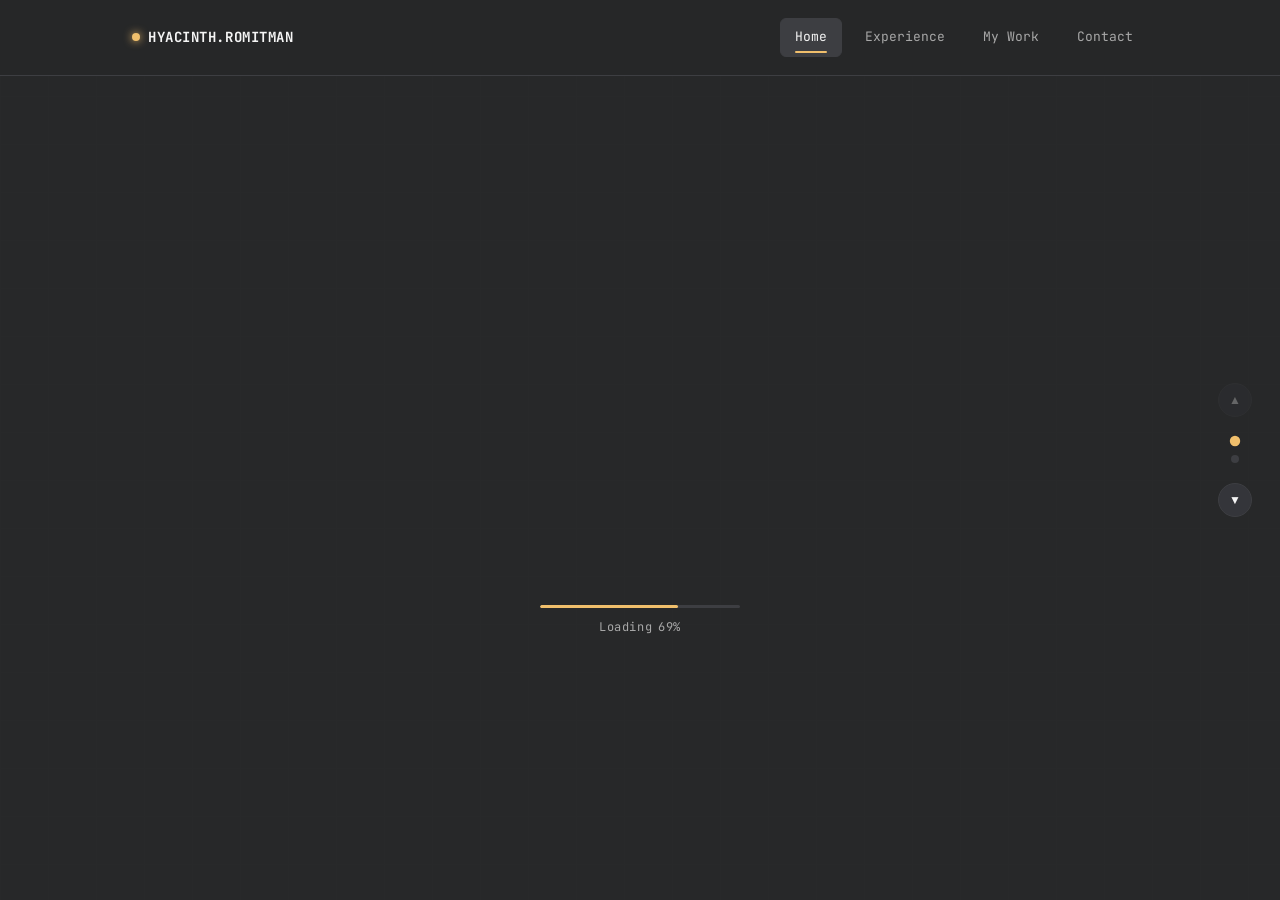
==== commit 0829b9c2: "Add files via upload" ====
--- a/index.html
+++ b/index.html
@@ -33,7 +33,7 @@
       <div class="home-slide-inner">
         <div class="hero-stage">
           <div class="hero-illo-wrap" id="hero-illo-wrap">
-            <svg class="illo illo-a" id="illo-a" viewBox="0 0 760.239 799.616" xmlns="http://www.w3.org/2000/svg"><g transform="translate(-417.288 -143.963)"><g transform="translate(417.288 233.883)"><rect width="220.76" height="122.745" rx="6" fill="#e6e6e6"/><rect width="213.342" height="114.427" rx="4" transform="translate(3.822 4.271)" fill="#fff"/><g transform="translate(26.304 33.203)"><path d="M715.379,329.316a1.254,1.254,0,0,1-.234-1.076,29.7,29.7,0,0,0,0-13.794,1.254,1.254,0,0,1,.235-1.076,1.233,1.233,0,0,1,.972-.469h11.573a1.249,1.249,0,0,1,1.23,1.047,48.614,48.614,0,0,1,0,14.8,1.249,1.249,0,0,1-1.23,1.047H716.351A1.233,1.233,0,0,1,715.379,329.316Z" transform="translate(-715.109 -312.9)" fill="#F0BF6C"/><path d="M734.776,329.52h-6.1a.858.858,0,0,1-.857-.857V328.3a.858.858,0,0,1,.857-.857h6.1a.858.858,0,0,1,.857.857v.364A.858.858,0,0,1,734.776,329.52Z" transform="translate(-724.192 -323.29)" fill="#fff"/><path d="M734.776,342.069h-6.1a.858.858,0,0,1-.857-.857v-.363a.858.858,0,0,1,.857-.857h6.1a.858.858,0,0,1,.857.857v.364A.858.858,0,0,1,734.776,342.069Z" transform="translate(-724.192 -332.256)" fill="#fff"/></g><path d="M538.555,272.485H351.147a.31.31,0,1,1,0-.62H538.555a.31.31,0,1,1,0,.62Z" transform="translate(-334.521 -254.721)" fill="#3f3d56"/><path d="M522.148,341.028a.31.31,0,0,1-.31-.31V238.805a.31.31,0,0,1,.62,0V340.718a.31.31,0,0,1-.31.31Z" transform="translate(-452.551 -231.688)" fill="#3f3d56"/><path d="M673.148,341.028a.31.31,0,0,1-.31-.31V238.805a.31.31,0,0,1,.62,0V340.718a.31.31,0,0,1-.31.31Z" transform="translate(-556.776 -231.688)" fill="#3f3d56"/><path d="M824.148,341.028a.31.31,0,0,1-.31-.31V238.805a.31.31,0,0,1,.62,0V340.718a.31.31,0,0,1-.31.31Z" transform="translate(-661.003 -231.688)" fill="#3f3d56"/><path d="M773.429,393.108H762.111a1.4,1.4,0,0,1-1.394-1.394V378.357a1.4,1.4,0,0,1,1.394-1.394h11.318a1.4,1.4,0,0,1,1.394,1.394v13.357A1.4,1.4,0,0,1,773.429,393.108Z" transform="translate(-617.434 -327.262)" fill="#090814"/><path d="M702.429,409.108H691.111a1.4,1.4,0,0,1-1.394-1.394V394.357a1.4,1.4,0,0,1,1.394-1.394h11.318a1.4,1.4,0,0,1,1.394,1.394v13.357A1.4,1.4,0,0,1,702.429,409.108Z" transform="translate(-568.428 -338.307)" fill="#e6e6e6"/><path d="M549.429,477.108H538.111a1.4,1.4,0,0,1-1.394-1.394V462.357a1.4,1.4,0,0,1,1.394-1.394h11.318a1.4,1.4,0,0,1,1.394,1.394v13.357A1.4,1.4,0,0,1,549.429,477.108Z" transform="translate(-462.821 -385.243)" fill="#e6e6e6"/><path d="M364.429,420.108H353.111a1.4,1.4,0,0,1-1.394-1.394V405.357a1.4,1.4,0,0,1,1.394-1.394h11.318a1.4,1.4,0,0,1,1.394,1.394v13.357A1.4,1.4,0,0,1,364.429,420.108Z" transform="translate(-335.128 -345.899)" fill="#090814"/><path d="M467.428,341.108H456.11a1.4,1.4,0,0,1-1.394-1.394V326.357a1.4,1.4,0,0,1,1.394-1.394h11.318a1.4,1.4,0,0,1,1.394,1.394v13.357a1.4,1.4,0,0,1-1.394,1.394Z" transform="translate(-406.222 -291.37)" fill="#e6e6e6"/><path d="M423.734,251.973H406.078a1.239,1.239,0,0,1,0-2.478h17.656a1.239,1.239,0,0,1,0,2.478Z" transform="translate(-371.794 -239.281)" fill="#e6e6e6"/><path d="M584.734,251.973H567.078a1.239,1.239,0,0,1,0-2.478h17.656a1.239,1.239,0,0,1,0,2.478Z" transform="translate(-482.922 -239.281)" fill="#e6e6e6"/><path d="M735.734,251.973H718.078a1.239,1.239,0,0,1,0-2.478h17.656a1.239,1.239,0,0,1,0,2.478Z" transform="translate(-587.147 -239.281)" fill="#e6e6e6"/><path d="M876.734,251.973H859.078a1.239,1.239,0,0,1,0-2.478h17.656a1.239,1.239,0,0,1,0,2.478Z" transform="translate(-684.471 -239.281)" fill="#e6e6e6"/><path d="M926.429,332.108H915.111a1.4,1.4,0,0,1-1.394-1.394V317.357a1.4,1.4,0,0,1,1.394-1.394h11.318a1.4,1.4,0,0,1,1.394,1.394v13.357A1.4,1.4,0,0,1,926.429,332.108Z" transform="translate(-723.04 -285.16)" fill="#e6e6e6"/><path d="M897.429,409.108H886.111a1.4,1.4,0,0,1-1.394-1.394V394.357a1.4,1.4,0,0,1,1.394-1.394h11.318a1.4,1.4,0,0,1,1.394,1.394v13.357A1.4,1.4,0,0,1,897.429,409.108Z" transform="translate(-703.023 -338.307)" fill="#e6e6e6"/><g transform="translate(45.872 72.35)"><path d="M715.379,329.316a1.254,1.254,0,0,1-.234-1.076,29.7,29.7,0,0,0,0-13.794,1.254,1.254,0,0,1,.235-1.076,1.233,1.233,0,0,1,.972-.469h11.573a1.249,1.249,0,0,1,1.23,1.047,48.614,48.614,0,0,1,0,14.8,1.249,1.249,0,0,1-1.23,1.047H716.351A1.233,1.233,0,0,1,715.379,329.316Z" transform="translate(-715.109 -312.9)" fill="#F0BF6C"/><path d="M734.776,329.52h-6.1a.858.858,0,0,1-.857-.857V328.3a.858.858,0,0,1,.857-.857h6.1a.858.858,0,0,1,.857.857v.364A.858.858,0,0,1,734.776,329.52Z" transform="translate(-724.192 -323.29)" fill="#fff"/><path d="M734.776,342.069h-6.1a.858.858,0,0,1-.857-.857v-.363a.858.858,0,0,1,.857-.857h6.1a.858.858,0,0,1,.857.857v.364A.858.858,0,0,1,734.776,342.069Z" transform="translate(-724.192 -332.256)" fill="#fff"/></g><g transform="translate(92.984 40.885)"><path d="M715.379,329.316a1.254,1.254,0,0,1-.234-1.076,29.7,29.7,0,0,0,0-13.794,1.254,1.254,0,0,1,.235-1.076,1.233,1.233,0,0,1,.972-.469h11.573a1.249,1.249,0,0,1,1.23,1.047,48.614,48.614,0,0,1,0,14.8,1.249,1.249,0,0,1-1.23,1.047H716.351A1.233,1.233,0,0,1,715.379,329.316Z" transform="translate(-715.109 -312.9)" fill="#F0BF6C"/><path d="M734.776,329.52h-6.1a.858.858,0,0,1-.857-.857V328.3a.858.858,0,0,1,.857-.857h6.1a.858.858,0,0,1,.857.857v.364A.858.858,0,0,1,734.776,329.52Z" transform="translate(-724.192 -323.29)" fill="#fff"/><path d="M734.776,342.069h-6.1a.858.858,0,0,1-.857-.857v-.363a.858.858,0,0,1,.857-.857h6.1a.858.858,0,0,1,.857.857v.364A.858.858,0,0,1,734.776,342.069Z" transform="translate(-724.192 -332.256)" fill="#fff"/></g><g transform="translate(125.146 26.345)"><path d="M715.379,329.316a1.254,1.254,0,0,1-.234-1.076,29.7,29.7,0,0,0,0-13.794,1.254,1.254,0,0,1,.235-1.076,1.233,1.233,0,0,1,.972-.469h11.573a1.249,1.249,0,0,1,1.23,1.047,48.614,48.614,0,0,1,0,14.8,1.249,1.249,0,0,1-1.23,1.047H716.351A1.233,1.233,0,0,1,715.379,329.316Z" transform="translate(-715.109 -312.9)" fill="#F0BF6C"/><path d="M734.776,329.52h-6.1a.858.858,0,0,1-.857-.857V328.3a.858.858,0,0,1,.857-.857h6.1a.858.858,0,0,1,.857.857v.364A.858.858,0,0,1,734.776,329.52Z" transform="translate(-724.192 -323.29)" fill="#fff"/><path d="M734.776,342.069h-6.1a.858.858,0,0,1-.857-.857v-.363a.858.858,0,0,1,.857-.857h6.1a.858.858,0,0,1,.857.857v.364A.858.858,0,0,1,734.776,342.069Z" transform="translate(-724.192 -332.256)" fill="#fff"/></g><g transform="translate(170.14 28.283)"><path d="M715.379,329.316a1.254,1.254,0,0,1-.234-1.076,29.7,29.7,0,0,0,0-13.794,1.254,1.254,0,0,1,.235-1.076,1.233,1.233,0,0,1,.972-.469h11.573a1.249,1.249,0,0,1,1.23,1.047,48.614,48.614,0,0,1,0,14.8,1.249,1.249,0,0,1-1.23,1.047H716.351A1.233,1.233,0,0,1,715.379,329.316Z" transform="translate(-715.109 -312.9)" fill="#F0BF6C"/><path d="M734.776,329.52h-6.1a.858.858,0,0,1-.857-.857V328.3a.858.858,0,0,1,.857-.857h6.1a.858.858,0,0,1,.857.857v.364A.858.858,0,0,1,734.776,329.52Z" transform="translate(-724.192 -323.29)" fill="#fff"/><path d="M734.776,342.069h-6.1a.858.858,0,0,1-.857-.857v-.363a.858.858,0,0,1,.857-.857h6.1a.858.858,0,0,1,.857.857v.364A.858.858,0,0,1,734.776,342.069Z" transform="translate(-724.192 -332.256)" fill="#fff"/></g></g><g transform="translate(870.49 540.323)"><path d="M387.537,598.921a11.662,11.662,0,0,0,13.307,11.557,19.634,19.634,0,0,0,18,11.79h0a19.633,19.633,0,0,0,19.633-19.633V585.624c0-4.378-3.55-5.844-7.928-5.844h-23.41c-4.378,0-7.928,1.465-7.928,5.844v1.623a11.687,11.687,0,0,0-11.674,11.674Zm3.184,0a8.5,8.5,0,0,1,8.49-8.49v12.2a19.666,19.666,0,0,0,.581,4.747c-.193.013-.385.029-.581.029A8.5,8.5,0,0,1,390.721,598.921Z" transform="translate(-387.537 -579.78)" fill="#F0BF6C"/><ellipse cx="14.589" cy="2.084" rx="14.589" ry="2.084" transform="translate(16.674 1.2)" fill="#2f2e41"/></g><g transform="translate(682.398 326.365)"><rect width="22.137" height="29.178" transform="translate(164.883 566.133)" fill="#ed9da0"/><path d="M656.394,508.39H703.45a27.139,27.139,0,0,0,11.688-2.664l8.674-4.168a5.211,5.211,0,0,0-.868-9.717l-17.9-4.952L674.43,470.8l-.023.116c-.572,2.9-1.459,7.281-1.573,7.547-3.14,3.6-6.365,5.254-9.587,4.928-5.619-.57-9.355-7.058-9.391-7.124l-.028-.05-.057.006a3.726,3.726,0,0,0-2.893,1.578c-1.282,1.933-.5,4.909-.371,5.359-1.535,1.5-2.224,9.89-2.277,10.567-2.22,2.353-3.274,4.614-3.135,6.723a7.24,7.24,0,0,0,3.038,5.087,13.141,13.141,0,0,0,8.261,2.86Z" transform="translate(-487.732 107.057)" fill="#090814"/><rect width="22.137" height="29.178" transform="translate(31.982 587.027) rotate(-163.78)" fill="#ed9da0"/><path d="M774.757,496.182l45.183,13.145a27.141,27.141,0,0,0,11.967.708l9.495-1.581a5.21,5.21,0,0,0,1.876-9.572l-15.8-9.754-24.906-24-.054.1c-1.355,2.624-3.439,6.583-3.618,6.807-4.019,2.577-7.579,3.267-10.581,2.054-5.237-2.116-7.01-9.39-7.028-9.463l-.014-.056-.056-.01a3.726,3.726,0,0,0-3.218.706c-1.772,1.5-1.851,4.575-1.853,5.042-1.894,1.013-4.9,8.875-5.139,9.51-2.789,1.639-4.433,3.516-4.887,5.579a7.239,7.239,0,0,0,1.5,5.732,13.141,13.141,0,0,0,7.133,5.053Z" transform="translate(-766.022 105.05)" fill="#090814"/><path d="M709.709,72.492a35.989,35.989,0,1,1,46.773,34.343l-6.957,45.979-35.467-29.556a89.348,89.348,0,0,0,11.776-20.764,35.952,35.952,0,0,1-16.117-30Z" transform="translate(-627.789 -30.712)" fill="#ed9da0"/><path d="M719.959,231.8l-5.195-72.731a48.1,48.1,0,0,1,2.346-18.641l15.4-46.184,45.347,14.565,19.134,43.775,10.421,19.106a22.335,22.335,0,0,1-3.814,26.487l-6.607,6.607L806.2,238.56l-.969-.034,1.3.168S868.1,423.917,865.891,581.44H786.862l-4.689-182.856L768.445,588.537l-104.138-6L719.955,231.8Z" transform="translate(-652.241 -12.395)" fill="#e6e6e6"/><path d="M704.794,121.171s1.681,12.75,17.251,13.167l31.584.845s-26.7-64.977-15.718-57.657,40.254-23.368,40.254-23.368l8.638,16.2s20.633-7.473-2.234-25.773c0,0-27.289-21.1-56.261-8.428S704.794,121.171,704.794,121.171Z" transform="translate(-634.429 -32.107)" fill="#090814"/><path d="M800.363,233.659c.417-8.12-7.19-15.11-17-15.62a19.315,19.315,0,0,0-14.14,4.794l-.223-.011L710.846,216.8l4.362-57.717c1.614-11.165-1.52-22.416-12.515-24.945h0a21.681,21.681,0,0,0-26.542,21.229l.333,72.7a18.682,18.682,0,0,0,18.8,18.6l72.983-5.454a19.315,19.315,0,0,0,13.571,6.229c9.811.508,18.105-5.665,18.524-13.784Z" transform="translate(-602.272 0.083)" fill="#ed9da0"/><path d="M788.738,135.028l-3.5,65.845-48.673-3.3,8.608-68.483" transform="translate(-670.208 -1.341)" fill="#e6e6e6"/></g><path d="M989.485,708.944l-357.96.4a1.568,1.568,0,0,1,0-3.137l357.96-.4a1.568,1.568,0,0,1,0,3.137Z" transform="translate(-8.59 234.23)" fill="#e6e6e6"/><g transform="translate(959.524 204.547)"><g transform="translate(0 10.802)"><path d="M441.6,264.727l-89,22.917a11.768,11.768,0,0,1-14.315-8.452l-26.913-104.52a11.768,11.768,0,0,1,8.452-14.315l82.8-21.321,21.191,9.487,26.237,101.892A11.768,11.768,0,0,1,441.6,264.727Z" transform="translate(-311.007 -139.036)" fill="#e6e6e6"/><path d="M326.786,170.092a8.38,8.38,0,0,0-6.019,10.193l26.915,104.52a8.38,8.38,0,0,0,10.193,6.019l89-22.921a8.38,8.38,0,0,0,6.019-10.193L427.062,157.4l-18.625-8.334Z" transform="translate(-317.12 -145.493)" fill="#fff"/><path d="M588.817,149.572l-13.777,3.547a3.912,3.912,0,0,1-4.768-2.815l-2.619-10.173a.245.245,0,0,1,.34-.285l20.862,9.265a.245.245,0,0,1-.038.461Z" transform="translate(-476.232 -139.543)" fill="#e6e6e6"/><path d="M529.08,410.8l-40.519,10.435a1.957,1.957,0,0,1-.976-3.791L528.1,407.009a1.958,1.958,0,1,1,.976,3.791Z" transform="translate(-423.741 -311.516)" fill="#ccc"/><path d="M541.524,423.108l-48.338,12.448a1.957,1.957,0,0,1-.976-3.791l48.338-12.448a1.957,1.957,0,1,1,.976,3.791Z" transform="translate(-426.718 -319.44)" fill="#ccc"/><circle cx="6.918" cy="6.918" r="6.918" transform="translate(41.364 108.448)" fill="#F0BF6C"/><path d="M463.324,266.212l-53.815,13.853a6.062,6.062,0,0,1-7.373-4.355L390.859,231.9a6.062,6.062,0,0,1,4.355-7.37l53.813-13.852a6.062,6.062,0,0,1,7.373,4.355l11.277,43.809a6.062,6.062,0,0,1-4.353,7.369Z" transform="translate(-362.292 -185.034)" fill="#fff"/><path d="M463.324,266.212l-53.815,13.853a6.062,6.062,0,0,1-7.373-4.355L390.859,231.9a6.062,6.062,0,0,1,4.355-7.37l53.813-13.852a6.062,6.062,0,0,1,7.373,4.355l11.277,43.809a6.062,6.062,0,0,1-4.353,7.369ZM395.392,225.22a5.348,5.348,0,0,0-3.841,6.507l11.277,43.809a5.349,5.349,0,0,0,6.507,3.841l53.81-13.855a5.349,5.349,0,0,0,3.841-6.507L455.71,215.206a5.349,5.349,0,0,0-6.507-3.841Z" transform="translate(-362.292 -185.034)" fill="#e6e6e6"/><path d="M495.544,248.888l-27.158,6.991a.973.973,0,0,1-1.179-.611.936.936,0,0,1,.66-1.191l27.646-7.117c1.117.566.822,1.723.031,1.927Z" transform="translate(-411.541 -208.517)" fill="#f2f2f2"/><path d="M498.984,262.261l-27.158,6.991a.973.973,0,0,1-1.179-.612.935.935,0,0,1,.66-1.191l27.646-7.117c1.117.566.823,1.723.031,1.927Z" transform="translate(-413.756 -217.125)" fill="#f2f2f2"/><path d="M437.6,275.8l-8.289,2.133a1.054,1.054,0,0,1-1.283-.758l-2.518-9.78a1.054,1.054,0,0,1,.758-1.283l8.289-2.134a1.055,1.055,0,0,1,1.283.758l2.518,9.78a1.054,1.054,0,0,1-.758,1.283Z" transform="translate(-384.703 -219.454)" fill="#F0BF6C"/><path d="M479.985,289.7l-41.449,10.67a.973.973,0,0,1-1.179-.611.935.935,0,0,1,.66-1.191l41.937-10.795c1.117.566.823,1.723.031,1.927Z" transform="translate(-392.323 -234.793)" fill="#f2f2f2"/><path d="M483.429,303.08l-41.45,10.67a.973.973,0,0,1-1.179-.611.936.936,0,0,1,.66-1.191L483.4,301.153c1.117.566.823,1.723.031,1.927Z" transform="translate(-394.54 -243.406)" fill="#f2f2f2"/><path d="M486.87,316.449l-41.449,10.67a.973.973,0,0,1-1.179-.611.936.936,0,0,1,.66-1.191l41.937-10.795C487.956,315.088,487.658,316.245,486.87,316.449Z" transform="translate(-396.756 -252.013)" fill="#f2f2f2"/><path d="M490.313,329.826,448.864,340.5a.973.973,0,0,1-1.179-.611.936.936,0,0,1,.66-1.191L490.283,327.9C491.4,328.465,491.105,329.622,490.313,329.826Z" transform="translate(-398.972 -260.625)" fill="#f2f2f2"/><path d="M493.755,343.2l-41.449,10.67a.973.973,0,0,1-1.179-.611.935.935,0,0,1,.66-1.191l41.937-10.795C494.84,341.835,494.547,343,493.755,343.2Z" transform="translate(-401.188 -269.232)" fill="#f2f2f2"/><path d="M442.953,459.152a.716.716,0,0,1-.454-.031h-.009l-1.885-.8a.723.723,0,0,1,.566-1.33l1.221.52,1.6-3.765a.722.722,0,0,1,.947-.382h0l-.009.025.01-.025a.723.723,0,0,1,.382.947l-1.883,4.422a.723.723,0,0,1-.486.416Z" transform="translate(-394.16 -341.36)" fill="#fff"/></g><g transform="translate(62.341 21.142) rotate(-8)"><g transform="translate(42.793 0) rotate(19)"><path d="M103.655,131.439h-91.9A11.768,11.768,0,0,1,0,119.683V11.755A11.768,11.768,0,0,1,11.755,0h85.5l18.154,14.472V119.683a11.768,11.768,0,0,1-11.755,11.756Z" transform="translate(0 0)" fill="#e6e6e6"/><path d="M8.371,0A8.38,8.38,0,0,0,0,8.371V116.3a8.38,8.38,0,0,0,8.371,8.371h91.9a8.38,8.38,0,0,0,8.371-8.371V12.718L92.685,0Z" transform="translate(3.384 3.384)" fill="#fff"/><path d="M43.8,3.912H1.956A1.956,1.956,0,1,1,1.956,0H43.8a1.956,1.956,0,1,1,0,3.912Z" transform="translate(41.982 30.852)" fill="#F0BF6C"/><path d="M51.872,3.912H1.956A1.956,1.956,0,1,1,1.956,0H51.872a1.956,1.956,0,1,1,0,3.912Z" transform="translate(41.982 37.458)" fill="#F0BF6C"/><path d="M43.8,0H1.956a1.956,1.956,0,1,0,0,3.912H43.8A1.956,1.956,0,1,0,43.8,0Z" transform="translate(41.983 60.457)" fill="#ccc"/><path d="M51.872,0H1.956a1.956,1.956,0,1,0,0,3.912H51.872a1.956,1.956,0,0,0,0-3.912Z" transform="translate(41.983 67.065)" fill="#ccc"/><path d="M43.8,3.912H1.956A1.956,1.956,0,1,1,1.956,0H43.8a1.956,1.956,0,1,1,0,3.912Z" transform="translate(41.982 90.065)" fill="#ccc"/><path d="M51.872,3.912H1.956A1.956,1.956,0,1,1,1.956,0H51.872a1.956,1.956,0,1,1,0,3.912Z" transform="translate(41.982 96.672)" fill="#ccc"/><circle cx="6.918" cy="6.918" r="6.918" transform="translate(19.597 29.194)" fill="#F0BF6C"/><path d="M2.349,5.261a.718.718,0,0,1-.432-.144l-.008-.006L.283,3.868a.723.723,0,1,1,.879-1.147l1.054.808L4.7.283A.722.722,0,0,1,5.717.149h0L5.7.17l.02-.021a.723.723,0,0,1,.134,1.013L2.923,4.979a.723.723,0,0,1-.575.281Z" transform="translate(23.482 33.49)" fill="#fff"/><path d="M13.835,6.919A6.918,6.918,0,0,1,6.918,13.84a1.487,1.487,0,0,1-.178-.007,6.918,6.918,0,1,1,7.1-6.914Z" transform="translate(20.31 58.8)" fill="#F0BF6C"/><circle cx="6.918" cy="6.918" r="6.918" transform="translate(19.597 88.407)" fill="#F0BF6C"/><path d="M18.138,14.664H3.912A3.912,3.912,0,0,1,0,10.752V.245A.245.245,0,0,1,.4.052L18.29,14.226a.245.245,0,0,1-.152.436Z" transform="translate(96.918 0.274)" fill="#e6e6e6"/></g></g></g><g transform="translate(703.506 143.963)"><rect width="217.924" height="121.168" rx="6" fill="#e6e6e6"/><rect width="210.6" height="112.957" rx="4" transform="translate(3.773 4.218)" fill="#fff"/><path d="M860.043,427.728H706.236a.481.481,0,0,1-.481-.481v-73.72a.481.481,0,1,1,.963,0v73.239H860.043a.481.481,0,1,1,0,.963Z" transform="translate(-674.177 -329.692)" fill="#3f3d56"/><path d="M748.027,445.968h-13.99a1.431,1.431,0,0,1-1.429-1.429V425.255a1.431,1.431,0,0,1,1.429-1.429h13.989a1.43,1.43,0,0,1,1.429,1.429v19.284a1.43,1.43,0,0,1-1.429,1.429Z" transform="translate(-683.106 -353.227)" fill="#F0BF6C"/><path d="M786.246,436.854h-13.99a1.431,1.431,0,0,1-1.429-1.429V397.848a1.431,1.431,0,0,1,1.429-1.429h13.989a1.43,1.43,0,0,1,1.429,1.429v37.575a1.43,1.43,0,0,1-1.429,1.429Z" transform="translate(-695.815 -344.112)" fill="#F0BF6C"/><path d="M824.465,445.968h-13.99a1.431,1.431,0,0,1-1.429-1.429V425.255a1.431,1.431,0,0,1,1.429-1.429h13.989a1.43,1.43,0,0,1,1.429,1.429v19.284a1.43,1.43,0,0,1-1.429,1.429Z" transform="translate(-708.522 -353.227)" fill="#F0BF6C"/><path d="M862.684,433.26h-13.99a1.4,1.4,0,0,1-1.429-1.364V386.97a1.4,1.4,0,0,1,1.429-1.364h13.989a1.4,1.4,0,0,1,1.429,1.364V431.9a1.4,1.4,0,0,1-1.428,1.364Z" transform="translate(-721.229 -340.52)" fill="#F0BF6C"/><path d="M900.9,426.787h-13.99a1.43,1.43,0,0,1-1.429-1.429V367.566a1.43,1.43,0,0,1,1.429-1.429H900.9a1.43,1.43,0,0,1,1.429,1.429v57.792a1.43,1.43,0,0,1-1.429,1.429Z" transform="translate(-733.937 -334.044)" fill="#F0BF6C"/></g></g></svg>
+            <svg class="illo illo-a" id="illo-a" viewBox="0 0 760.239 799.616" xmlns="http://www.w3.org/2000/svg"><g transform="translate(-417.288 -143.963)"><g transform="translate(417.288 233.883)"><rect width="220.76" height="122.745" rx="6" fill="#e6e6e6"/><rect width="213.342" height="114.427" rx="4" transform="translate(3.822 4.271)" fill="#fff"/><g transform="translate(26.304 33.203)"><path d="M715.379,329.316a1.254,1.254,0,0,1-.234-1.076,29.7,29.7,0,0,0,0-13.794,1.254,1.254,0,0,1,.235-1.076,1.233,1.233,0,0,1,.972-.469h11.573a1.249,1.249,0,0,1,1.23,1.047,48.614,48.614,0,0,1,0,14.8,1.249,1.249,0,0,1-1.23,1.047H716.351A1.233,1.233,0,0,1,715.379,329.316Z" transform="translate(-715.109 -312.9)" fill="#F0BF6C"/><path d="M734.776,329.52h-6.1a.858.858,0,0,1-.857-.857V328.3a.858.858,0,0,1,.857-.857h6.1a.858.858,0,0,1,.857.857v.364A.858.858,0,0,1,734.776,329.52Z" transform="translate(-724.192 -323.29)" fill="#fff"/><path d="M734.776,342.069h-6.1a.858.858,0,0,1-.857-.857v-.363a.858.858,0,0,1,.857-.857h6.1a.858.858,0,0,1,.857.857v.364A.858.858,0,0,1,734.776,342.069Z" transform="translate(-724.192 -332.256)" fill="#fff"/></g><path d="M538.555,272.485H351.147a.31.31,0,1,1,0-.62H538.555a.31.31,0,1,1,0,.62Z" transform="translate(-334.521 -254.721)" fill="#3f3d56"/><path d="M522.148,341.028a.31.31,0,0,1-.31-.31V238.805a.31.31,0,0,1,.62,0V340.718a.31.31,0,0,1-.31.31Z" transform="translate(-452.551 -231.688)" fill="#3f3d56"/><path d="M673.148,341.028a.31.31,0,0,1-.31-.31V238.805a.31.31,0,0,1,.62,0V340.718a.31.31,0,0,1-.31.31Z" transform="translate(-556.776 -231.688)" fill="#3f3d56"/><path d="M824.148,341.028a.31.31,0,0,1-.31-.31V238.805a.31.31,0,0,1,.62,0V340.718a.31.31,0,0,1-.31.31Z" transform="translate(-661.003 -231.688)" fill="#3f3d56"/><path d="M773.429,393.108H762.111a1.4,1.4,0,0,1-1.394-1.394V378.357a1.4,1.4,0,0,1,1.394-1.394h11.318a1.4,1.4,0,0,1,1.394,1.394v13.357A1.4,1.4,0,0,1,773.429,393.108Z" transform="translate(-617.434 -327.262)" fill="#090814"/><path d="M702.429,409.108H691.111a1.4,1.4,0,0,1-1.394-1.394V394.357a1.4,1.4,0,0,1,1.394-1.394h11.318a1.4,1.4,0,0,1,1.394,1.394v13.357A1.4,1.4,0,0,1,702.429,409.108Z" transform="translate(-568.428 -338.307)" fill="#e6e6e6"/><path d="M549.429,477.108H538.111a1.4,1.4,0,0,1-1.394-1.394V462.357a1.4,1.4,0,0,1,1.394-1.394h11.318a1.4,1.4,0,0,1,1.394,1.394v13.357A1.4,1.4,0,0,1,549.429,477.108Z" transform="translate(-462.821 -385.243)" fill="#e6e6e6"/><path d="M364.429,420.108H353.111a1.4,1.4,0,0,1-1.394-1.394V405.357a1.4,1.4,0,0,1,1.394-1.394h11.318a1.4,1.4,0,0,1,1.394,1.394v13.357A1.4,1.4,0,0,1,364.429,420.108Z" transform="translate(-335.128 -345.899)" fill="#090814"/><path d="M467.428,341.108H456.11a1.4,1.4,0,0,1-1.394-1.394V326.357a1.4,1.4,0,0,1,1.394-1.394h11.318a1.4,1.4,0,0,1,1.394,1.394v13.357a1.4,1.4,0,0,1-1.394,1.394Z" transform="translate(-406.222 -291.37)" fill="#e6e6e6"/><path d="M423.734,251.973H406.078a1.239,1.239,0,0,1,0-2.478h17.656a1.239,1.239,0,0,1,0,2.478Z" transform="translate(-371.794 -239.281)" fill="#e6e6e6"/><path d="M584.734,251.973H567.078a1.239,1.239,0,0,1,0-2.478h17.656a1.239,1.239,0,0,1,0,2.478Z" transform="translate(-482.922 -239.281)" fill="#e6e6e6"/><path d="M735.734,251.973H718.078a1.239,1.239,0,0,1,0-2.478h17.656a1.239,1.239,0,0,1,0,2.478Z" transform="translate(-587.147 -239.281)" fill="#e6e6e6"/><path d="M876.734,251.973H859.078a1.239,1.239,0,0,1,0-2.478h17.656a1.239,1.239,0,0,1,0,2.478Z" transform="translate(-684.471 -239.281)" fill="#e6e6e6"/><path d="M926.429,332.108H915.111a1.4,1.4,0,0,1-1.394-1.394V317.357a1.4,1.4,0,0,1,1.394-1.394h11.318a1.4,1.4,0,0,1,1.394,1.394v13.357A1.4,1.4,0,0,1,926.429,332.108Z" transform="translate(-723.04 -285.16)" fill="#e6e6e6"/><path d="M897.429,409.108H886.111a1.4,1.4,0,0,1-1.394-1.394V394.357a1.4,1.4,0,0,1,1.394-1.394h11.318a1.4,1.4,0,0,1,1.394,1.394v13.357A1.4,1.4,0,0,1,897.429,409.108Z" transform="translate(-703.023 -338.307)" fill="#e6e6e6"/><g transform="translate(45.872 72.35)"><path d="M715.379,329.316a1.254,1.254,0,0,1-.234-1.076,29.7,29.7,0,0,0,0-13.794,1.254,1.254,0,0,1,.235-1.076,1.233,1.233,0,0,1,.972-.469h11.573a1.249,1.249,0,0,1,1.23,1.047,48.614,48.614,0,0,1,0,14.8,1.249,1.249,0,0,1-1.23,1.047H716.351A1.233,1.233,0,0,1,715.379,329.316Z" transform="translate(-715.109 -312.9)" fill="#F0BF6C"/><path d="M734.776,329.52h-6.1a.858.858,0,0,1-.857-.857V328.3a.858.858,0,0,1,.857-.857h6.1a.858.858,0,0,1,.857.857v.364A.858.858,0,0,1,734.776,329.52Z" transform="translate(-724.192 -323.29)" fill="#fff"/><path d="M734.776,342.069h-6.1a.858.858,0,0,1-.857-.857v-.363a.858.858,0,0,1,.857-.857h6.1a.858.858,0,0,1,.857.857v.364A.858.858,0,0,1,734.776,342.069Z" transform="translate(-724.192 -332.256)" fill="#fff"/></g><g transform="translate(92.984 40.885)"><path d="M715.379,329.316a1.254,1.254,0,0,1-.234-1.076,29.7,29.7,0,0,0,0-13.794,1.254,1.254,0,0,1,.235-1.076,1.233,1.233,0,0,1,.972-.469h11.573a1.249,1.249,0,0,1,1.23,1.047,48.614,48.614,0,0,1,0,14.8,1.249,1.249,0,0,1-1.23,1.047H716.351A1.233,1.233,0,0,1,715.379,329.316Z" transform="translate(-715.109 -312.9)" fill="#F0BF6C"/><path d="M734.776,329.52h-6.1a.858.858,0,0,1-.857-.857V328.3a.858.858,0,0,1,.857-.857h6.1a.858.858,0,0,1,.857.857v.364A.858.858,0,0,1,734.776,329.52Z" transform="translate(-724.192 -323.29)" fill="#fff"/><path d="M734.776,342.069h-6.1a.858.858,0,0,1-.857-.857v-.363a.858.858,0,0,1,.857-.857h6.1a.858.858,0,0,1,.857.857v.364A.858.858,0,0,1,734.776,342.069Z" transform="translate(-724.192 -332.256)" fill="#fff"/></g><g transform="translate(125.146 26.345)"><path d="M715.379,329.316a1.254,1.254,0,0,1-.234-1.076,29.7,29.7,0,0,0,0-13.794,1.254,1.254,0,0,1,.235-1.076,1.233,1.233,0,0,1,.972-.469h11.573a1.249,1.249,0,0,1,1.23,1.047,48.614,48.614,0,0,1,0,14.8,1.249,1.249,0,0,1-1.23,1.047H716.351A1.233,1.233,0,0,1,715.379,329.316Z" transform="translate(-715.109 -312.9)" fill="#F0BF6C"/><path d="M734.776,329.52h-6.1a.858.858,0,0,1-.857-.857V328.3a.858.858,0,0,1,.857-.857h6.1a.858.858,0,0,1,.857.857v.364A.858.858,0,0,1,734.776,329.52Z" transform="translate(-724.192 -323.29)" fill="#fff"/><path d="M734.776,342.069h-6.1a.858.858,0,0,1-.857-.857v-.363a.858.858,0,0,1,.857-.857h6.1a.858.858,0,0,1,.857.857v.364A.858.858,0,0,1,734.776,342.069Z" transform="translate(-724.192 -332.256)" fill="#fff"/></g><g transform="translate(170.14 28.283)"><path d="M715.379,329.316a1.254,1.254,0,0,1-.234-1.076,29.7,29.7,0,0,0,0-13.794,1.254,1.254,0,0,1,.235-1.076,1.233,1.233,0,0,1,.972-.469h11.573a1.249,1.249,0,0,1,1.23,1.047,48.614,48.614,0,0,1,0,14.8,1.249,1.249,0,0,1-1.23,1.047H716.351A1.233,1.233,0,0,1,715.379,329.316Z" transform="translate(-715.109 -312.9)" fill="#F0BF6C"/><path d="M734.776,329.52h-6.1a.858.858,0,0,1-.857-.857V328.3a.858.858,0,0,1,.857-.857h6.1a.858.858,0,0,1,.857.857v.364A.858.858,0,0,1,734.776,329.52Z" transform="translate(-724.192 -323.29)" fill="#fff"/><path d="M734.776,342.069h-6.1a.858.858,0,0,1-.857-.857v-.363a.858.858,0,0,1,.857-.857h6.1a.858.858,0,0,1,.857.857v.364A.858.858,0,0,1,734.776,342.069Z" transform="translate(-724.192 -332.256)" fill="#fff"/></g></g><g transform="translate(870.49 540.323)"><path d="M387.537,598.921a11.662,11.662,0,0,0,13.307,11.557,19.634,19.634,0,0,0,18,11.79h0a19.633,19.633,0,0,0,19.633-19.633V585.624c0-4.378-3.55-5.844-7.928-5.844h-23.41c-4.378,0-7.928,1.465-7.928,5.844v1.623a11.687,11.687,0,0,0-11.674,11.674Zm3.184,0a8.5,8.5,0,0,1,8.49-8.49v12.2a19.666,19.666,0,0,0,.581,4.747c-.193.013-.385.029-.581.029A8.5,8.5,0,0,1,390.721,598.921Z" transform="translate(-387.537 -579.78)" fill="#F0BF6C"/><ellipse cx="14.589" cy="2.084" rx="14.589" ry="2.084" transform="translate(16.674 1.2)" fill="#2f2e41"/></g><g transform="translate(682.398 326.365)"><rect width="22.137" height="29.178" transform="translate(164.883 566.133)" fill="#ed9da0"/><path d="M656.394,508.39H703.45a27.139,27.139,0,0,0,11.688-2.664l8.674-4.168a5.211,5.211,0,0,0-.868-9.717l-17.9-4.952L674.43,470.8l-.023.116c-.572,2.9-1.459,7.281-1.573,7.547-3.14,3.6-6.365,5.254-9.587,4.928-5.619-.57-9.355-7.058-9.391-7.124l-.028-.05-.057.006a3.726,3.726,0,0,0-2.893,1.578c-1.282,1.933-.5,4.909-.371,5.359-1.535,1.5-2.224,9.89-2.277,10.567-2.22,2.353-3.274,4.614-3.135,6.723a7.24,7.24,0,0,0,3.038,5.087,13.141,13.141,0,0,0,8.261,2.86Z" transform="translate(-487.732 107.057)" fill="#090814"/><rect width="22.137" height="29.178" transform="translate(31.982 587.027) rotate(-163.78)" fill="#ed9da0"/><path d="M774.757,496.182l45.183,13.145a27.141,27.141,0,0,0,11.967.708l9.495-1.581a5.21,5.21,0,0,0,1.876-9.572l-15.8-9.754-24.906-24-.054.1c-1.355,2.624-3.439,6.583-3.618,6.807-4.019,2.577-7.579,3.267-10.581,2.054-5.237-2.116-7.01-9.39-7.028-9.463l-.014-.056-.056-.01a3.726,3.726,0,0,0-3.218.706c-1.772,1.5-1.851,4.575-1.853,5.042-1.894,1.013-4.9,8.875-5.139,9.51-2.789,1.639-4.433,3.516-4.887,5.579a7.239,7.239,0,0,0,1.5,5.732,13.141,13.141,0,0,0,7.133,5.053Z" transform="translate(-766.022 105.05)" fill="#090814"/><path d="M709.709,72.492a35.989,35.989,0,1,1,46.773,34.343l-6.957,45.979-35.467-29.556a89.348,89.348,0,0,0,11.776-20.764,35.952,35.952,0,0,1-16.117-30Z" transform="translate(-627.789 -30.712)" fill="#ed9da0"/><path d="M719.959,231.8l-5.195-72.731a48.1,48.1,0,0,1,2.346-18.641l15.4-46.184,45.347,14.565,19.134,43.775,10.421,19.106a22.335,22.335,0,0,1-3.814,26.487l-6.607,6.607L806.2,238.56l-.969-.034,1.3.168S868.1,423.917,865.891,581.44H786.862l-4.689-182.856L768.445,588.537l-104.138-6L719.955,231.8Z" transform="translate(-652.241 -12.395)" fill="#e6e6e6"/><path d="M704.794,121.171s1.681,12.75,17.251,13.167l31.584.845s-26.7-64.977-15.718-57.657,40.254-23.368,40.254-23.368l8.638,16.2s20.633-7.473-2.234-25.773c0,0-27.289-21.1-56.261-8.428S704.794,121.171,704.794,121.171Z" transform="translate(-634.429 -32.107)" fill="#090814"/><path d="M800.363,233.659c.417-8.12-7.19-15.11-17-15.62a19.315,19.315,0,0,0-14.14,4.794l-.223-.011L710.846,216.8l4.362-57.717c1.614-11.165-1.52-22.416-12.515-24.945h0a21.681,21.681,0,0,0-26.542,21.229l.333,72.7a18.682,18.682,0,0,0,18.8,18.6l72.983-5.454a19.315,19.315,0,0,0,13.571,6.229c9.811.508,18.105-5.665,18.524-13.784Z" transform="translate(-602.272 0.083)" fill="#ed9da0"/><path d="M788.738,135.028l-3.5,65.845-48.673-3.3,8.608-68.483" transform="translate(-670.208 -1.341)" fill="#e6e6e6"/></g><g transform="translate(959.524 204.547)"><g transform="translate(0 10.802)"><path d="M441.6,264.727l-89,22.917a11.768,11.768,0,0,1-14.315-8.452l-26.913-104.52a11.768,11.768,0,0,1,8.452-14.315l82.8-21.321,21.191,9.487,26.237,101.892A11.768,11.768,0,0,1,441.6,264.727Z" transform="translate(-311.007 -139.036)" fill="#e6e6e6"/><path d="M326.786,170.092a8.38,8.38,0,0,0-6.019,10.193l26.915,104.52a8.38,8.38,0,0,0,10.193,6.019l89-22.921a8.38,8.38,0,0,0,6.019-10.193L427.062,157.4l-18.625-8.334Z" transform="translate(-317.12 -145.493)" fill="#fff"/><path d="M588.817,149.572l-13.777,3.547a3.912,3.912,0,0,1-4.768-2.815l-2.619-10.173a.245.245,0,0,1,.34-.285l20.862,9.265a.245.245,0,0,1-.038.461Z" transform="translate(-476.232 -139.543)" fill="#e6e6e6"/><path d="M529.08,410.8l-40.519,10.435a1.957,1.957,0,0,1-.976-3.791L528.1,407.009a1.958,1.958,0,1,1,.976,3.791Z" transform="translate(-423.741 -311.516)" fill="#ccc"/><path d="M541.524,423.108l-48.338,12.448a1.957,1.957,0,0,1-.976-3.791l48.338-12.448a1.957,1.957,0,1,1,.976,3.791Z" transform="translate(-426.718 -319.44)" fill="#ccc"/><circle cx="6.918" cy="6.918" r="6.918" transform="translate(41.364 108.448)" fill="#F0BF6C"/><path d="M463.324,266.212l-53.815,13.853a6.062,6.062,0,0,1-7.373-4.355L390.859,231.9a6.062,6.062,0,0,1,4.355-7.37l53.813-13.852a6.062,6.062,0,0,1,7.373,4.355l11.277,43.809a6.062,6.062,0,0,1-4.353,7.369Z" transform="translate(-362.292 -185.034)" fill="#fff"/><path d="M463.324,266.212l-53.815,13.853a6.062,6.062,0,0,1-7.373-4.355L390.859,231.9a6.062,6.062,0,0,1,4.355-7.37l53.813-13.852a6.062,6.062,0,0,1,7.373,4.355l11.277,43.809a6.062,6.062,0,0,1-4.353,7.369ZM395.392,225.22a5.348,5.348,0,0,0-3.841,6.507l11.277,43.809a5.349,5.349,0,0,0,6.507,3.841l53.81-13.855a5.349,5.349,0,0,0,3.841-6.507L455.71,215.206a5.349,5.349,0,0,0-6.507-3.841Z" transform="translate(-362.292 -185.034)" fill="#e6e6e6"/><path d="M495.544,248.888l-27.158,6.991a.973.973,0,0,1-1.179-.611.936.936,0,0,1,.66-1.191l27.646-7.117c1.117.566.822,1.723.031,1.927Z" transform="translate(-411.541 -208.517)" fill="#f2f2f2"/><path d="M498.984,262.261l-27.158,6.991a.973.973,0,0,1-1.179-.612.935.935,0,0,1,.66-1.191l27.646-7.117c1.117.566.823,1.723.031,1.927Z" transform="translate(-413.756 -217.125)" fill="#f2f2f2"/><path d="M437.6,275.8l-8.289,2.133a1.054,1.054,0,0,1-1.283-.758l-2.518-9.78a1.054,1.054,0,0,1,.758-1.283l8.289-2.134a1.055,1.055,0,0,1,1.283.758l2.518,9.78a1.054,1.054,0,0,1-.758,1.283Z" transform="translate(-384.703 -219.454)" fill="#F0BF6C"/><path d="M479.985,289.7l-41.449,10.67a.973.973,0,0,1-1.179-.611.935.935,0,0,1,.66-1.191l41.937-10.795c1.117.566.823,1.723.031,1.927Z" transform="translate(-392.323 -234.793)" fill="#f2f2f2"/><path d="M483.429,303.08l-41.45,10.67a.973.973,0,0,1-1.179-.611.936.936,0,0,1,.66-1.191L483.4,301.153c1.117.566.823,1.723.031,1.927Z" transform="translate(-394.54 -243.406)" fill="#f2f2f2"/><path d="M486.87,316.449l-41.449,10.67a.973.973,0,0,1-1.179-.611.936.936,0,0,1,.66-1.191l41.937-10.795C487.956,315.088,487.658,316.245,486.87,316.449Z" transform="translate(-396.756 -252.013)" fill="#f2f2f2"/><path d="M490.313,329.826,448.864,340.5a.973.973,0,0,1-1.179-.611.936.936,0,0,1,.66-1.191L490.283,327.9C491.4,328.465,491.105,329.622,490.313,329.826Z" transform="translate(-398.972 -260.625)" fill="#f2f2f2"/><path d="M493.755,343.2l-41.449,10.67a.973.973,0,0,1-1.179-.611.935.935,0,0,1,.66-1.191l41.937-10.795C494.84,341.835,494.547,343,493.755,343.2Z" transform="translate(-401.188 -269.232)" fill="#f2f2f2"/><path d="M442.953,459.152a.716.716,0,0,1-.454-.031h-.009l-1.885-.8a.723.723,0,0,1,.566-1.33l1.221.52,1.6-3.765a.722.722,0,0,1,.947-.382h0l-.009.025.01-.025a.723.723,0,0,1,.382.947l-1.883,4.422a.723.723,0,0,1-.486.416Z" transform="translate(-394.16 -341.36)" fill="#fff"/></g><g transform="translate(62.341 21.142) rotate(-8)"><g transform="translate(42.793 0) rotate(19)"><path d="M103.655,131.439h-91.9A11.768,11.768,0,0,1,0,119.683V11.755A11.768,11.768,0,0,1,11.755,0h85.5l18.154,14.472V119.683a11.768,11.768,0,0,1-11.755,11.756Z" transform="translate(0 0)" fill="#e6e6e6"/><path d="M8.371,0A8.38,8.38,0,0,0,0,8.371V116.3a8.38,8.38,0,0,0,8.371,8.371h91.9a8.38,8.38,0,0,0,8.371-8.371V12.718L92.685,0Z" transform="translate(3.384 3.384)" fill="#fff"/><path d="M43.8,3.912H1.956A1.956,1.956,0,1,1,1.956,0H43.8a1.956,1.956,0,1,1,0,3.912Z" transform="translate(41.982 30.852)" fill="#F0BF6C"/><path d="M51.872,3.912H1.956A1.956,1.956,0,1,1,1.956,0H51.872a1.956,1.956,0,1,1,0,3.912Z" transform="translate(41.982 37.458)" fill="#F0BF6C"/><path d="M43.8,0H1.956a1.956,1.956,0,1,0,0,3.912H43.8A1.956,1.956,0,1,0,43.8,0Z" transform="translate(41.983 60.457)" fill="#ccc"/><path d="M51.872,0H1.956a1.956,1.956,0,1,0,0,3.912H51.872a1.956,1.956,0,0,0,0-3.912Z" transform="translate(41.983 67.065)" fill="#ccc"/><path d="M43.8,3.912H1.956A1.956,1.956,0,1,1,1.956,0H43.8a1.956,1.956,0,1,1,0,3.912Z" transform="translate(41.982 90.065)" fill="#ccc"/><path d="M51.872,3.912H1.956A1.956,1.956,0,1,1,1.956,0H51.872a1.956,1.956,0,1,1,0,3.912Z" transform="translate(41.982 96.672)" fill="#ccc"/><circle cx="6.918" cy="6.918" r="6.918" transform="translate(19.597 29.194)" fill="#F0BF6C"/><path d="M2.349,5.261a.718.718,0,0,1-.432-.144l-.008-.006L.283,3.868a.723.723,0,1,1,.879-1.147l1.054.808L4.7.283A.722.722,0,0,1,5.717.149h0L5.7.17l.02-.021a.723.723,0,0,1,.134,1.013L2.923,4.979a.723.723,0,0,1-.575.281Z" transform="translate(23.482 33.49)" fill="#fff"/><path d="M13.835,6.919A6.918,6.918,0,0,1,6.918,13.84a1.487,1.487,0,0,1-.178-.007,6.918,6.918,0,1,1,7.1-6.914Z" transform="translate(20.31 58.8)" fill="#F0BF6C"/><circle cx="6.918" cy="6.918" r="6.918" transform="translate(19.597 88.407)" fill="#F0BF6C"/><path d="M18.138,14.664H3.912A3.912,3.912,0,0,1,0,10.752V.245A.245.245,0,0,1,.4.052L18.29,14.226a.245.245,0,0,1-.152.436Z" transform="translate(96.918 0.274)" fill="#e6e6e6"/></g></g></g><g transform="translate(703.506 143.963)"><rect width="217.924" height="121.168" rx="6" fill="#e6e6e6"/><rect width="210.6" height="112.957" rx="4" transform="translate(3.773 4.218)" fill="#fff"/><path d="M860.043,427.728H706.236a.481.481,0,0,1-.481-.481v-73.72a.481.481,0,1,1,.963,0v73.239H860.043a.481.481,0,1,1,0,.963Z" transform="translate(-674.177 -329.692)" fill="#3f3d56"/><path d="M748.027,445.968h-13.99a1.431,1.431,0,0,1-1.429-1.429V425.255a1.431,1.431,0,0,1,1.429-1.429h13.989a1.43,1.43,0,0,1,1.429,1.429v19.284a1.43,1.43,0,0,1-1.429,1.429Z" transform="translate(-683.106 -353.227)" fill="#F0BF6C"/><path d="M786.246,436.854h-13.99a1.431,1.431,0,0,1-1.429-1.429V397.848a1.431,1.431,0,0,1,1.429-1.429h13.989a1.43,1.43,0,0,1,1.429,1.429v37.575a1.43,1.43,0,0,1-1.429,1.429Z" transform="translate(-695.815 -344.112)" fill="#F0BF6C"/><path d="M824.465,445.968h-13.99a1.431,1.431,0,0,1-1.429-1.429V425.255a1.431,1.431,0,0,1,1.429-1.429h13.989a1.43,1.43,0,0,1,1.429,1.429v19.284a1.43,1.43,0,0,1-1.429,1.429Z" transform="translate(-708.522 -353.227)" fill="#F0BF6C"/><path d="M862.684,433.26h-13.99a1.4,1.4,0,0,1-1.429-1.364V386.97a1.4,1.4,0,0,1,1.429-1.364h13.989a1.4,1.4,0,0,1,1.429,1.364V431.9a1.4,1.4,0,0,1-1.428,1.364Z" transform="translate(-721.229 -340.52)" fill="#F0BF6C"/><path d="M900.9,426.787h-13.99a1.43,1.43,0,0,1-1.429-1.429V367.566a1.43,1.43,0,0,1,1.429-1.429H900.9a1.43,1.43,0,0,1,1.429,1.429v57.792a1.43,1.43,0,0,1-1.429,1.429Z" transform="translate(-733.937 -334.044)" fill="#F0BF6C"/></g></g></svg>
             <svg class="illo illo-b" id="illo-b" viewBox="0 0 773.053 800" xmlns="http://www.w3.org/2000/svg"><g transform="translate(-683.539 -100)"><path d="M596.274,441.244H925c5.466,0,9.895-1.115,9.9-2.49V410.877c-.007-1.374-4.435-2.487-9.9-2.49H596.274c-5.466,0-9.895,1.115-9.9,2.49v27.878c.007,1.374,4.435,2.487,9.9,2.49Z" transform="translate(266.189 80.723)" fill="#f1f1f1"/><path d="M595.082,321.539l.364-.268.009-.007a4.448,4.448,0,0,1,6.222.919L675.669,421.8h8.141v-1.911a1.779,1.779,0,0,1,1.779-1.779h4.856a1.779,1.779,0,0,1,1.779,1.779v1.913h2.811v-1.913a1.779,1.779,0,0,1,1.779-1.779h4.856a1.779,1.779,0,0,1,1.779,1.779v1.913h2.8v-1.913a1.779,1.779,0,0,1,1.779-1.779h4.856a1.779,1.779,0,0,1,1.779,1.779v1.913h2.812v-1.913a1.779,1.779,0,0,1,1.779-1.779h4.857a1.779,1.779,0,0,1,1.779,1.779v1.913h2.8v-1.913a1.779,1.779,0,0,1,1.779-1.779h4.856a1.779,1.779,0,0,1,1.779,1.779v1.912h2.811v-1.912a1.779,1.779,0,0,1,1.779-1.779h4.851a1.779,1.779,0,0,1,1.779,1.779v1.913h2.811v-1.913a1.779,1.779,0,0,1,1.779-1.779h4.856a1.779,1.779,0,0,1,1.779,1.779v1.913h2.8v-1.913a1.779,1.779,0,0,1,1.779-1.779h4.856a1.779,1.779,0,0,1,1.779,1.779v1.913h2.811v-1.913a1.779,1.779,0,0,1,1.779-1.779h4.856a1.779,1.779,0,0,1,1.779,1.779v1.913h2.8v-1.913a1.779,1.779,0,0,1,1.779-1.779h4.856a1.779,1.779,0,0,1,1.779,1.779v1.913h3.526a4.448,4.448,0,0,1,4.448,4.448v4.239a4.448,4.448,0,0,1-4.448,4.448H676.4a6.627,6.627,0,0,1-6.488-5.281l-.047.032-75.7-101.924-.007-.009a4.448,4.448,0,0,1,.919-6.222Z" transform="translate(391.309 59.283)" fill="#090814"/><path d="M128.315,741.875H899.7a1.344,1.344,0,0,0,0-2.487H128.315a1.344,1.344,0,0,0,0,2.487Z" transform="translate(556.06 158.125)" fill="#cbcbcb"/><path d="M368.587,0H10.777C4.828,0,.007,1.115,0,2.49V30.367c.007,1.375,4.828,2.49,10.777,2.49h357.81c5.949,0,10.77-1.115,10.777-2.49V2.491C379.357,1.117,374.536,0,368.587,0Z" transform="translate(1043.248 518.149) rotate(90)" fill="#f1f1f1"/><g transform="translate(1112.62 213.972)"><rect width="24.586" height="32.405" transform="translate(57.763 628.766)" fill="#ed9da0"/><path d="M723.229,512.549H670.968a30.14,30.14,0,0,1-12.981-2.957l-9.633-4.63a5.788,5.788,0,0,1,.964-10.792l19.88-5.5L703.2,470.8l.025.126c.632,3.22,1.621,8.086,1.747,8.382,3.487,4,7.07,5.834,10.647,5.473,6.242-.632,10.389-7.847,10.43-7.912l.032-.056.063.007a4.138,4.138,0,0,1,3.213,1.753c1.424,2.151.555,5.451.413,5.953,1.706,1.666,2.47,10.984,2.529,11.737,2.465,2.616,3.639,5.124,3.482,7.463a8.039,8.039,0,0,1-3.374,5.65,14.6,14.6,0,0,1-9.176,3.176Z" transform="translate(-645.077 170.987)" fill="#090814"/><rect width="24.586" height="32.405" transform="translate(220.902 620.855) rotate(-16.22)" fill="#ed9da0"/><path d="M844.867,499.693l-50.183,14.6a30.138,30.138,0,0,1-13.29.787l-10.545-1.756a5.787,5.787,0,0,1-2.083-10.625l17.547-10.834,27.662-26.656.059.114c1.506,2.909,3.82,7.311,4.018,7.56,4.464,2.863,8.416,3.629,11.752,2.275,5.818-2.35,7.785-10.429,7.805-10.51l.016-.063.061-.011a4.139,4.139,0,0,1,3.575.784c1.969,1.666,2.055,5.081,2.059,5.6,2.1,1.125,5.439,9.857,5.707,10.562,3.1,1.82,4.922,3.9,5.427,6.2a8.039,8.039,0,0,1-1.666,6.369,14.594,14.594,0,0,1-7.922,5.613Z" transform="translate(-589.093 168.055)" fill="#090814"/><path d="M789.654,76.468a39.97,39.97,0,1,0-51.948,38.142l7.727,51.065,39.391-32.82a99.239,99.239,0,0,1-13.079-23.061,39.93,39.93,0,0,0,17.9-33.323Z" transform="translate(-615.162 -30.074)" fill="#ed9da0"/><path d="M826.44,247.018l5.771-80.778a53.428,53.428,0,0,0-2.606-20.7L812.5,94.248l-50.365,16.176-21.25,48.618-11.573,21.22a24.807,24.807,0,0,0,4.236,29.416l7.337,7.336-10.228,37.513,1.076-.038-1.443.188S661.91,460.392,664.365,635.343h87.771l5.21-203.083,15.248,210.964,115.664-6.661L826.445,247.018Z" transform="translate(-636.175 -3.342)" fill="#e6e6e6"/><path d="M804.959,131.024s-1.868,14.166-19.16,14.625l-35.078.938s29.654-72.166,17.454-64.036S723.468,56.6,723.468,56.6L713.874,74.59s-22.916-8.3,2.482-28.624c0,0,30.309-23.429,62.484-9.36S804.959,131.024,804.959,131.024Z" transform="translate(-617.634 -32.108)" fill="#090814"/><path d="M676.166,244.73c-.463-9.019,7.985-16.782,18.879-17.347a21.453,21.453,0,0,1,15.705,5.324l.252-.013,64.588-6.689-4.845-64.1c-1.792-12.4,1.689-24.9,13.9-27.7h0a24.079,24.079,0,0,1,29.479,23.578l-.37,80.743a20.743,20.743,0,0,1-20.88,20.658l-81.058-6.057a21.452,21.452,0,0,1-15.072,6.917c-10.9.569-20.111-6.292-20.573-15.3Z" transform="translate(-630.697 14.871)" fill="#ed9da0"/><path d="M736.562,135.682l3.891,73.129,54.057-3.668-9.56-76.06" transform="translate(-602.73 12.789)" fill="#e6e6e6"/></g><g transform="translate(1036.385 100)"><path d="M834.807,229.333h-.43a8.646,8.646,0,0,1,3.86.913h-1.958a7.967,7.967,0,0,0-7.958,7.958v21.083a7.967,7.967,0,0,0,7.958,7.958h1.248a8.655,8.655,0,0,1-3.148.6h.43a8.724,8.724,0,0,0,8.713-8.713V238.046a8.724,8.724,0,0,0-8.713-8.713Z" transform="translate(-692.909 -229.333)" fill="#FFC86B"/><path d="M834.807,229.333h-.43a8.646,8.646,0,0,1,3.86.913h-1.958a7.967,7.967,0,0,0-7.958,7.958v21.083a7.967,7.967,0,0,0,7.958,7.958h1.248a8.655,8.655,0,0,1-3.148.6h.43a8.724,8.724,0,0,0,8.713-8.713V238.046a8.724,8.724,0,0,0-8.713-8.713Z" transform="translate(-692.909 -229.333)" opacity="0.21"/><path d="M832.091,267.323a7.967,7.967,0,0,1-7.958-7.958V238.282a7.967,7.967,0,0,1,7.958-7.958h1.958a8.647,8.647,0,0,0-3.86-.913H809.108a8.724,8.724,0,0,0-8.713,8.713v21.083a8.723,8.723,0,0,0,8.713,8.713h21.083a8.654,8.654,0,0,0,3.148-.6Z" transform="translate(-688.64 -229.345)" fill="#F0BF6C"/><path d="M832.091,267.323a7.967,7.967,0,0,1-7.958-7.958V238.282a7.967,7.967,0,0,1,7.958-7.958h1.958a8.647,8.647,0,0,0-3.86-.913H809.108a8.724,8.724,0,0,0-8.713,8.713v21.083a8.723,8.723,0,0,0,8.713,8.713h21.083a8.654,8.654,0,0,0,3.148-.6Z" transform="translate(-688.64 -229.345)" fill="#FFC86B"/><path d="M900.768,229.333h-.43a8.646,8.646,0,0,1,3.859.913h-1.96a7.967,7.967,0,0,0-7.959,7.958v21.083a7.967,7.967,0,0,0,7.958,7.958h1.251a8.653,8.653,0,0,1-3.148.6h.43a8.724,8.724,0,0,0,8.713-8.713V238.046a8.724,8.724,0,0,0-8.713-8.713Z" transform="translate(-814.748 -229.333)" fill="#3f3d56"/><path d="M900.768,229.333h-.43a8.646,8.646,0,0,1,3.859.913h-1.96a7.967,7.967,0,0,0-7.959,7.958v21.083a7.967,7.967,0,0,0,7.958,7.958h1.251a8.653,8.653,0,0,1-3.148.6h.43a8.724,8.724,0,0,0,8.713-8.713V238.046a8.724,8.724,0,0,0-8.713-8.713Z" transform="translate(-814.748 -229.333)" opacity="0.21"/><path d="M834.807,229.333h-.43a8.646,8.646,0,0,1,3.86.913h-1.958a7.967,7.967,0,0,0-7.958,7.958v21.083a7.967,7.967,0,0,0,7.958,7.958h1.248a8.655,8.655,0,0,1-3.148.6h.43a8.724,8.724,0,0,0,8.713-8.713V238.046a8.724,8.724,0,0,0-8.713-8.713Z" transform="translate(-804.665 -229.333)" fill="#F0BF6C"/><path d="M834.807,229.333h-.43a8.646,8.646,0,0,1,3.86.913h-1.958a7.967,7.967,0,0,0-7.958,7.958v21.083a7.967,7.967,0,0,0,7.958,7.958h1.248a8.655,8.655,0,0,1-3.148.6h.43a8.724,8.724,0,0,0,8.713-8.713V238.046a8.724,8.724,0,0,0-8.713-8.713Z" transform="translate(-804.665 -229.333)" opacity="0.21"/><path d="M832.091,267.323a7.967,7.967,0,0,1-7.958-7.958V238.282a7.967,7.967,0,0,1,7.958-7.958h1.958a8.647,8.647,0,0,0-3.86-.913H809.108a8.724,8.724,0,0,0-8.713,8.713v21.083a8.723,8.723,0,0,0,8.713,8.713h21.083a8.654,8.654,0,0,0,3.148-.6Z" transform="translate(-800.395 -229.345)" fill="#F0BF6C"/><path d="M898.053,267.323a7.967,7.967,0,0,1-7.959-7.958V238.282a7.967,7.967,0,0,1,7.959-7.958h1.958a8.645,8.645,0,0,0-3.86-.912H875.07a8.724,8.724,0,0,0-8.714,8.713v21.083a8.723,8.723,0,0,0,8.714,8.713h21.083a8.654,8.654,0,0,0,3.148-.6Z" transform="translate(-810.48 -229.345)" fill="#3f3d56"/><path d="M897.383,284.231,890,273.169l-5.4-8.087a3,3,0,0,0-5.368.777l-2.273,7.309-4.576,14.686a3.009,3.009,0,0,0,4.455,3.451l1.624-1a2.254,2.254,0,0,1,3.428,1.714l1.488,16.235a3.014,3.014,0,0,0,2.99,2.734c.092,0,.184-.007.276-.015l2.281-.2a3,3,0,0,0,2.718-3.27l-1.533-16.763a2.251,2.251,0,0,1,3.187-2.251l.333.151a3,3,0,0,0,3.753-4.4Z" transform="translate(-811.38 -234.593)" fill="#ccc"/><path d="M832.091,267.323a7.967,7.967,0,0,1-7.958-7.958V238.282a7.967,7.967,0,0,1,7.958-7.958h1.958a8.647,8.647,0,0,0-3.86-.913H809.108a8.724,8.724,0,0,0-8.713,8.713v21.083a8.723,8.723,0,0,0,8.713,8.713h21.083a8.654,8.654,0,0,0,3.148-.6Z" transform="translate(-800.395 -229.345)" fill="#F0BF6C"/></g><g transform="translate(874.262 138.196)"><path d="M421.634,284.039v1.9a9.844,9.844,0,0,0-1.906-.186h-9.781v20.99a11.726,11.726,0,0,1-11.714,11.714H383.785v3.233a9.792,9.792,0,0,0,.757,3.775h-2a11.511,11.511,0,0,1-.627-3.776v-3.233h-7.944v-1.869h7.944V295.6a11.726,11.726,0,0,1,11.714-11.714h14.444V280.61h1.869v3.271h9.781a11.671,11.671,0,0,1,1.906.159Z" transform="translate(-360.426 -268.927)" fill="#F0BF6C"/><path d="M398.858,269.467H372.766a11.726,11.726,0,0,0-11.714,11.714v26.092a11.726,11.726,0,0,0,11.714,11.714h26.092a11.726,11.726,0,0,0,11.714-11.714V281.149A11.725,11.725,0,0,0,398.858,269.467Zm9.85,37.811a9.863,9.863,0,0,1-9.85,9.85H372.766a9.863,9.863,0,0,1-9.85-9.85V281.187a9.864,9.864,0,0,1,9.85-9.85h26.092a9.862,9.862,0,0,1,9.85,9.813Z" transform="translate(-361.052 -269.467)" fill="#3f3d56"/><path d="M381.55,316.438v1.869h1.869v-1.869Zm0,0v1.869h1.869v-1.869Zm39.718-32.55a11.667,11.667,0,0,0-1.906-.159H393.269a11.726,11.726,0,0,0-11.714,11.714v26.092a11.508,11.508,0,0,0,.627,3.776,11.723,11.723,0,0,0,11.093,7.944h26.091a11.726,11.726,0,0,0,11.714-11.714V295.449a11.715,11.715,0,0,0-9.814-11.561Zm7.944,37.653a9.863,9.863,0,0,1-9.85,9.85H393.269a9.864,9.864,0,0,1-9.85-9.85V295.449a9.863,9.863,0,0,1,9.85-9.85h26.1a9.854,9.854,0,0,1,9.85,9.85Zm-47.661-5.1v1.869h1.869v-1.869Z" transform="translate(-360.06 -268.775)" fill="#3f3d56"/></g><g transform="translate(731.735 235.007)"><ellipse cx="24.753" cy="24.753" rx="24.753" ry="24.753" transform="translate(0 19.729)" fill="#3f3d56" opacity="0.74"/><ellipse cx="24.753" cy="24.753" rx="24.753" ry="24.753" transform="translate(24.753 19.729)" fill="#FFC86B" opacity="0.74"/><ellipse cx="24.753" cy="24.753" rx="24.753" ry="24.753" transform="translate(12.586 0)" fill="#F0BF6C" opacity="0.74"/><rect width="66.646" height="1.442" transform="translate(38.485 37.637) rotate(-17.441)" fill="#3f3d56"/><ellipse cx="2.885" cy="2.885" rx="2.885" ry="2.885" transform="translate(99.588 15.233)" fill="#3f3d56"/></g><g transform="translate(776.112 807.203)"><g transform="translate(14.329)"><path d="M532.06,773.792s16.659-22.908,33.78-20.819C565.84,752.982,547.563,772.405,532.06,773.792Z" transform="translate(-505.497 -743.888)" fill="#F0BF6C"/><path d="M502.132,779.883s-19.326-20.7-14.036-37.113C488.122,742.762,503.741,764.4,502.132,779.883Z" transform="translate(-487.179 -742.77)" fill="#F0BF6C"/><path d="M9.334,30.575S-3.61,12.084.988,0C1.012-.006,10.733,19.172,9.334,30.575Z" transform="matrix(0.985, 0.174, -0.174, 0.985, 19.242, 6.392)" fill="#e6e6e6"/></g><path d="M545.426,779.86l-2.756,44.216-.477,7.52a5.974,5.974,0,0,1-5.965,5.6H482.951a5.974,5.974,0,0,1-5.965-5.6l-.65-10.374L473.75,779.86Z" transform="translate(-471.359 -746.889)" fill="#f2f2f2"/><path d="M398.5,733.255H469.13l.524-8.365H397.98Z" transform="translate(-395.589 -691.325)" opacity="0.1"/><rect width="76.45" height="14.935" rx="4.5" transform="translate(0 26.401)" fill="#F0BF6C"/><path d="M542.985,828.492l-.477,7.52a5.974,5.974,0,0,1-5.965,5.6H483.274a5.974,5.974,0,0,1-5.965-5.6l-.649-10.374c5.734-4.578,14.686-8.32,27.273-4.329C521.513,826.882,532.317,828.758,542.985,828.492Z" transform="translate(-471.682 -751.304)" fill="#d6d6e3"/></g></g></svg>
             <div class="hero-loading-wrap" id="hero-loading-wrap">
               <div class="hero-loading-bar-track">
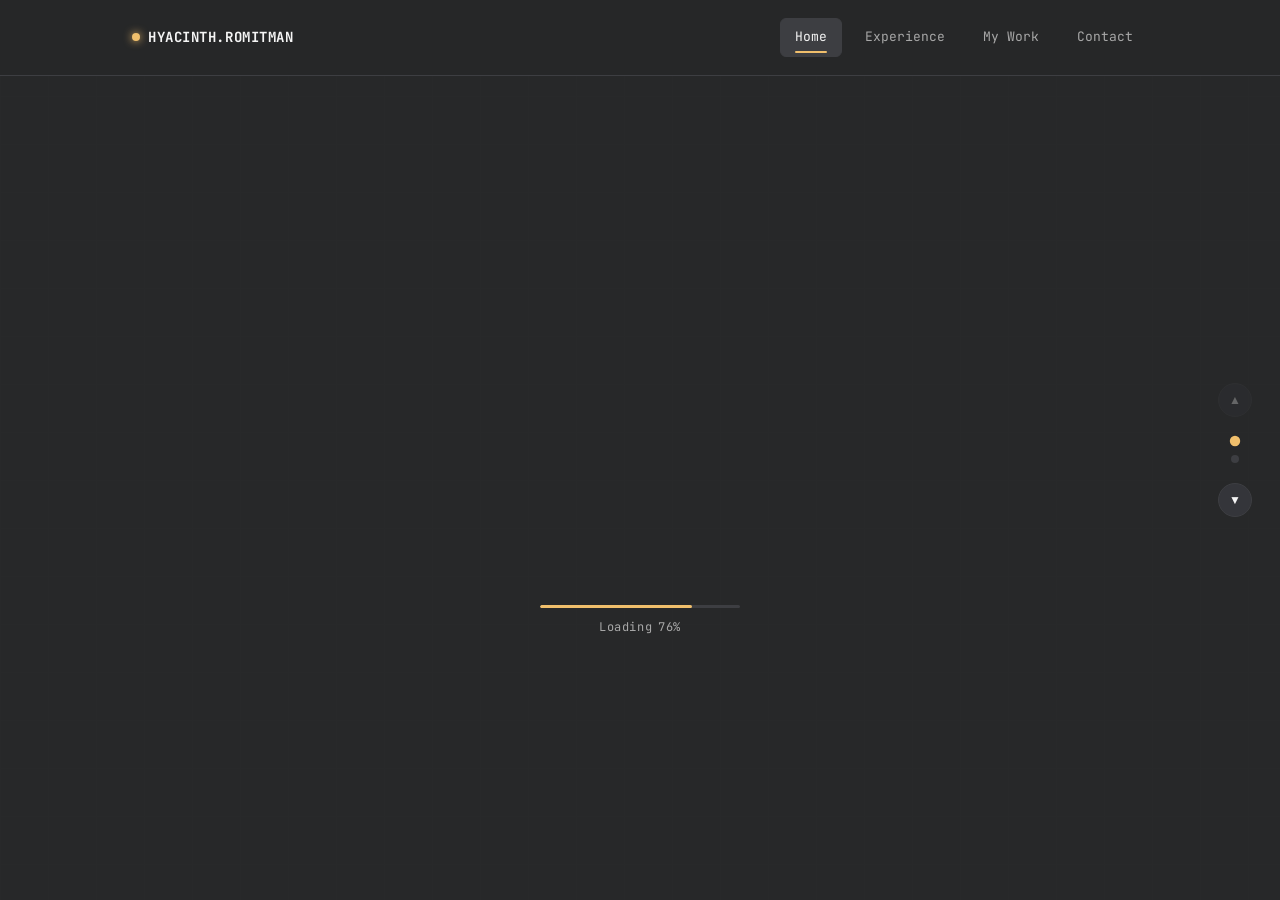
==== commit ac333de7: "Add files via upload" ====
--- a/index.html
+++ b/index.html
@@ -61,10 +61,9 @@
 
     <section class="home-slide">
       <div class="home-slide-inner">
-        <div class="wrap">
-          <span class="eyebrow">ABOUT</span>
-          <h2>About</h2>
-          <p class="lead" style="margin-top:16px; max-width:60ch;">
+        <div class="wrap about-content">
+          <h2 class="about-heading">About</h2>
+          <p class="lead about-lead">
             I focus on improving the way work gets done. As a Project Operations
             Coordinator, I streamline workflows, identify gaps in processes, and
             use data to support better decisions. From keeping projects on track
--- a/style.css
+++ b/style.css
@@ -134,6 +134,19 @@
 .home-slide-inner::-webkit-scrollbar{ width:6px; }
 .home-slide-inner::-webkit-scrollbar-thumb{ background:var(--line); border-radius:3px; }
 
+.about-content{ max-width:900px; }
+.about-heading{
+  font-size:clamp(2.8rem, 7vw, 5rem);
+  line-height:1;
+  margin-bottom:28px;
+}
+.about-lead{
+  font-size:clamp(1.15rem, 2.2vw, 1.5rem);
+  line-height:1.7;
+  max-width:38ch;
+  color:var(--ink);
+}
+
 .home-footer{
   margin-top:56px; padding-top:24px; border-top:1px solid var(--line);
   display:flex; justify-content:space-between; flex-wrap:wrap; gap:10px;
